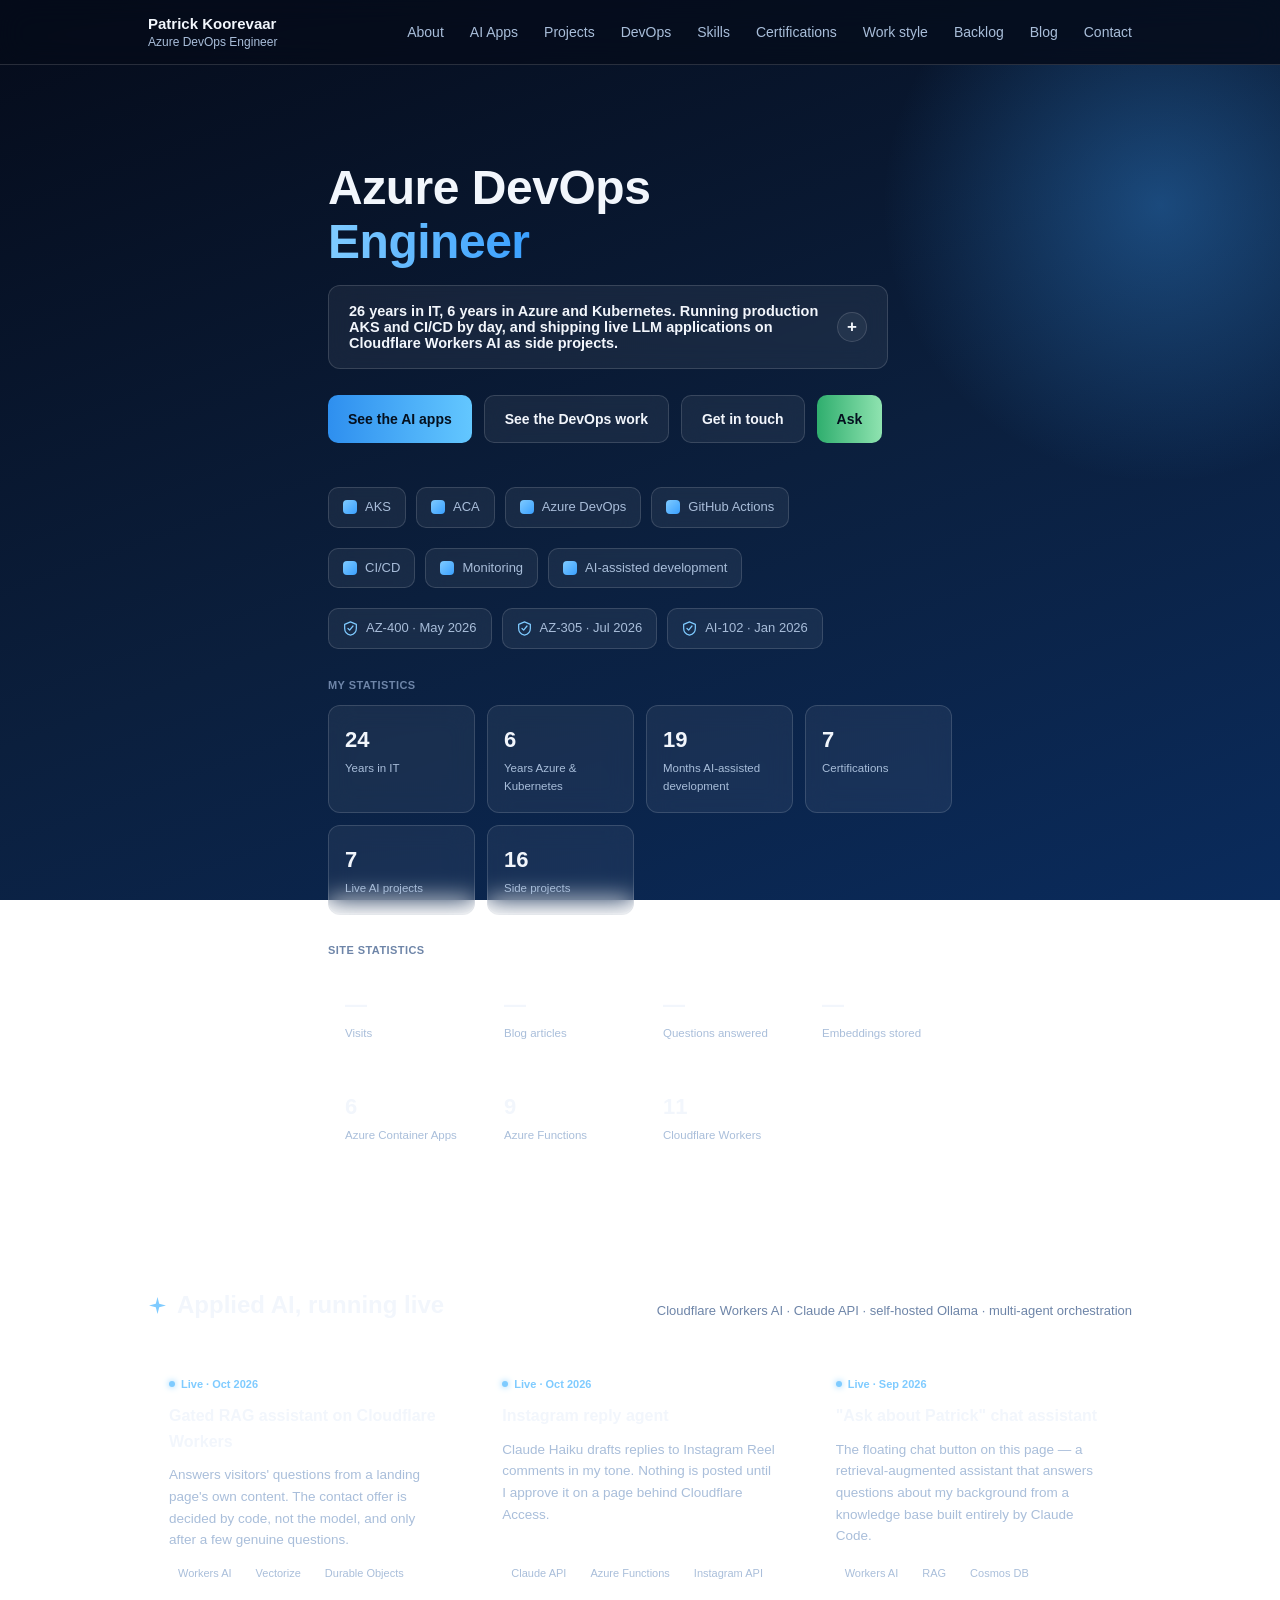
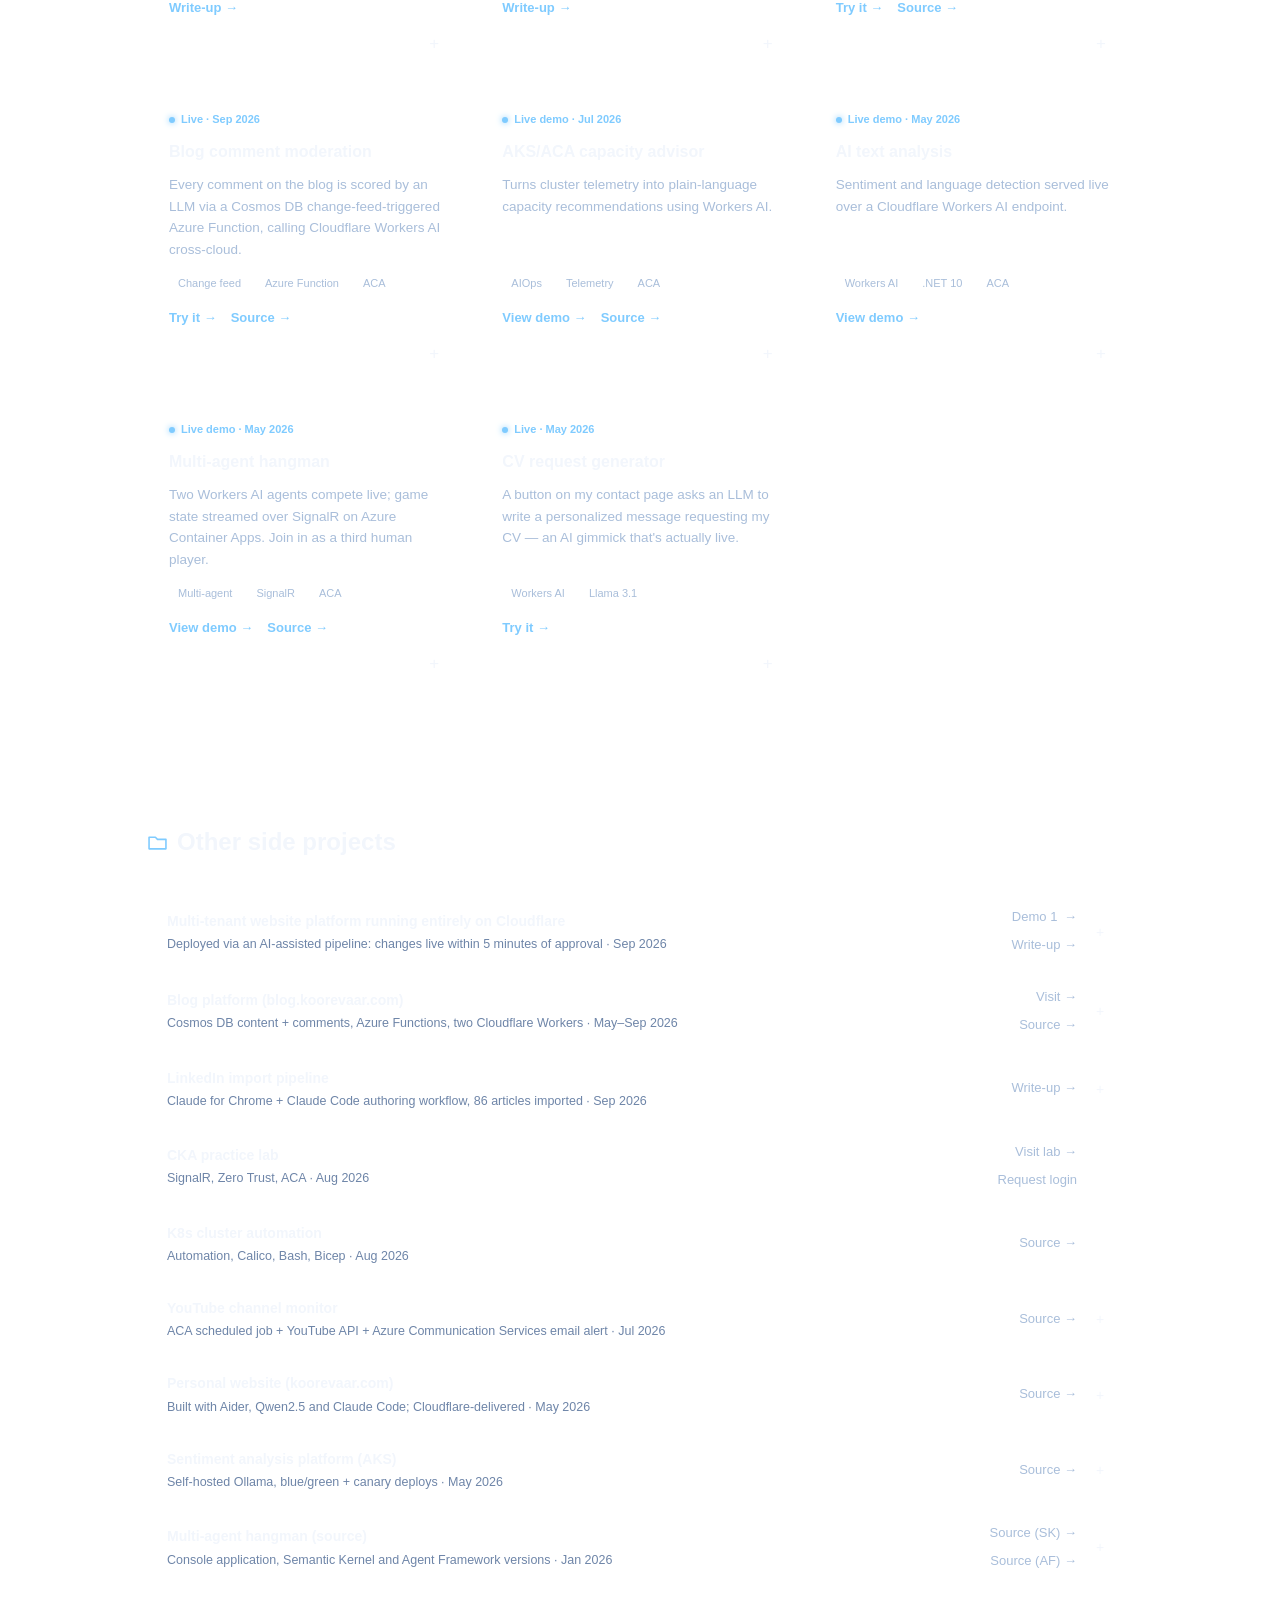
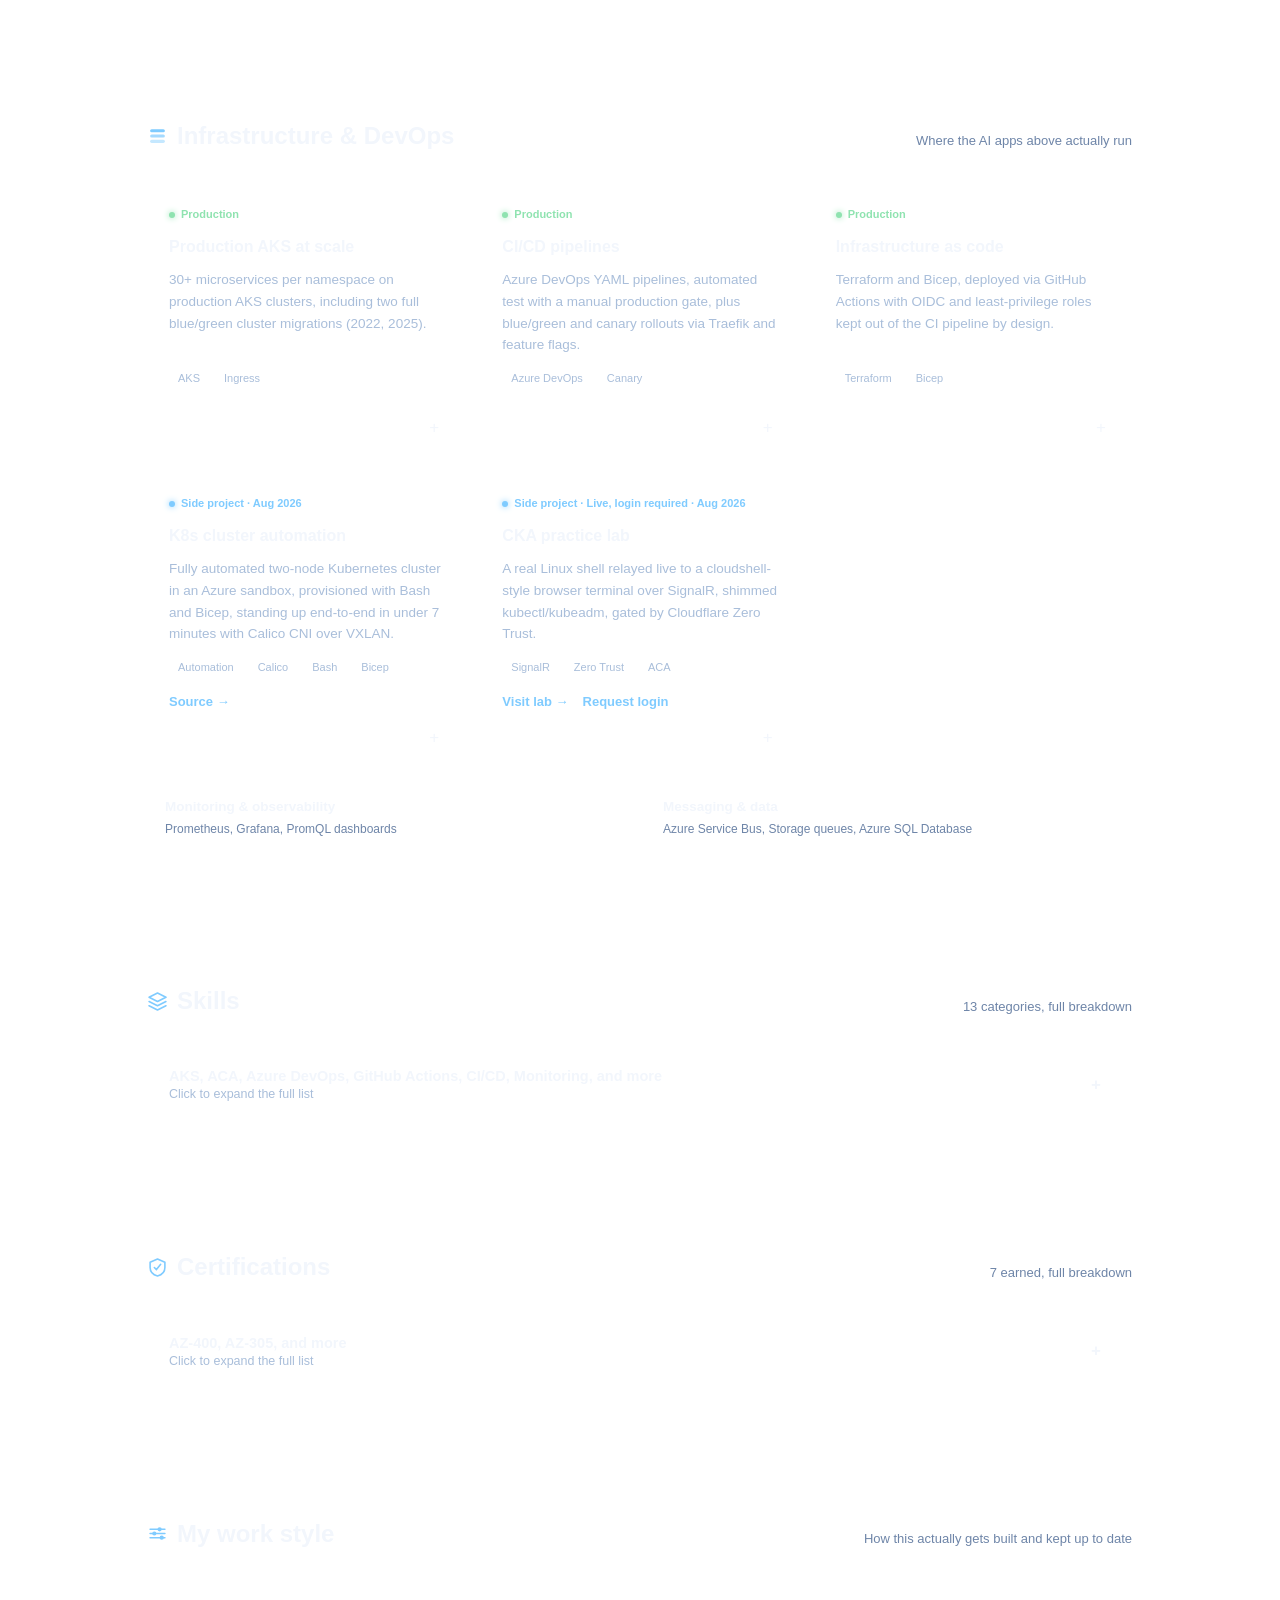
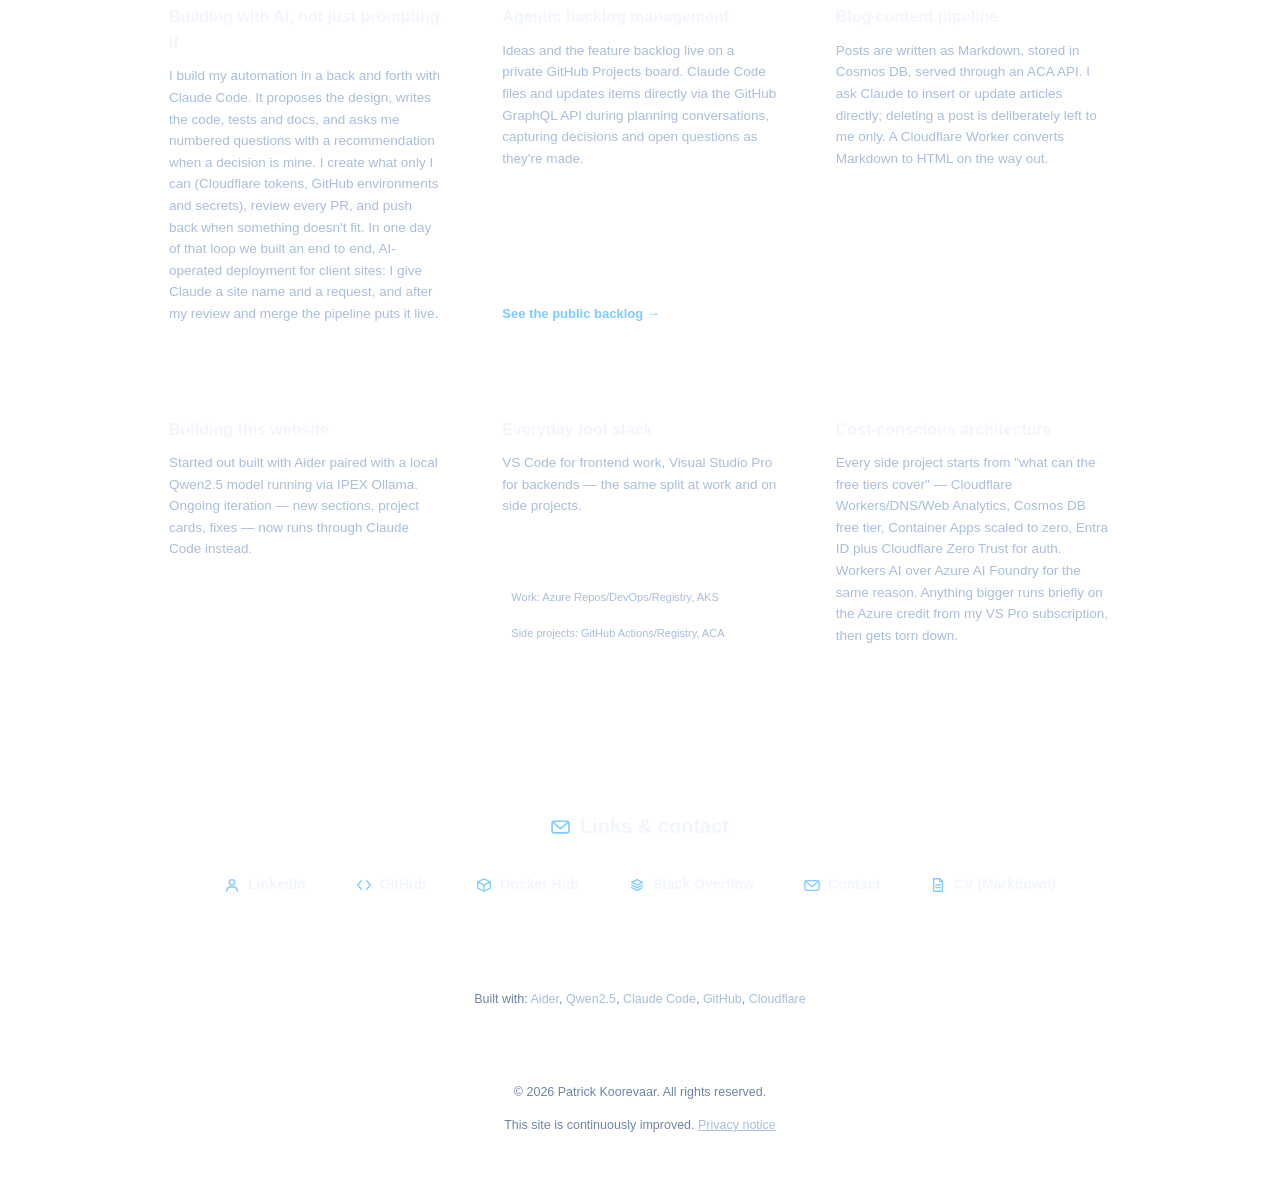
==== public/index.html @ 9d115d60 "feat(home): Azure Functions count 10 -> 12 ArticleListTimerSyncFunction (BlogServiceApi #102) and Vi" ====
<!DOCTYPE html>
<html lang="en">
<head>
  <meta charset="UTF-8">
  <meta name="viewport" content="width=device-width, initial-scale=1.0">
  <meta name="theme-color" content="#050B1A">
  <link rel="manifest" href="manifest.json">

  <title>Patrick Koorevaar - Azure DevOps Engineer</title>
  <meta name="description" content="Senior Azure DevOps Engineer with 26 years IT experience. Live AI applications on Cloudflare Workers AI alongside production AKS, CI/CD and Terraform. AZ-400, AZ-305, AI-102 certified.">
  <meta name="keywords" content="Azure, DevOps Engineer, AKS, Kubernetes, CI/CD, Cloudflare Workers AI, Terraform, Container Apps">
  <meta name="robots" content="index, follow">

  <link rel="canonical" href="https://www.koorevaar.com/">
  <link rel="alternate" type="text/markdown" href="https://blog.koorevaar.com/about.md" title="About Patrick (Markdown)">
  <link rel="alternate" type="application/rss+xml" href="https://blog.koorevaar.com/feed.xml" title="koorevaar.com Blog">

  <!-- Open Graph  -->
  <meta property="og:title" content="Patrick Koorevaar - Azure DevOps Engineer">
  <meta property="og:description" content="Live AI applications alongside production Azure Kubernetes Service, DevOps automation, and CI/CD pipelines.">
  <meta property="og:type" content="website">
  <meta property="og:url" content="https://www.koorevaar.com/">
  <meta property="og:image" content="https://www.koorevaar.com/og-image.jpg">

  <!-- Twitter / X -->
  <meta name="twitter:card" content="summary_large_image">
  <meta name="twitter:title" content="Patrick Koorevaar - Azure DevOps Engineer">
  <meta name="twitter:description" content="Live AI applications alongside production Azure Kubernetes Service, DevOps automation, and CI/CD pipelines.">
  <meta name="twitter:image" content="https://www.koorevaar.com/og-image.jpg">

  <link rel="icon" type="image/svg+xml" href="favicon.svg">
  <!-- The chat avatar's "rest" still is the mobile LCP element, but
       assistant-widget.js only adds it late; preload it so it isn't
       discovered after every deferred script has run. -->
  <link rel="preload" as="image" href="/assistant-avatar-rest.webp" fetchpriority="high">

  <!-- Cloudflare Turnstile (invisible mode, no visible challenge), loaded on
       demand rather than with the page: its challenge downloads ~900 KB and
       competed with the page's own scripts and LCP image. loadTurnstile()
       injects api.js once and resolves with window.turnstile.
       human-counter.js calls it on the visitor's first interaction,
       assistant-widget.js when the chat is opened or a question is sent. -->
  <script>
    window.loadTurnstile = function () {
      if (!window.__turnstileLoading) {
        window.__turnstileLoading = new Promise(function (resolve, reject) {
          window.onTurnstileLoad = function () { resolve(window.turnstile); };
          var s = document.createElement('script');
          s.src = 'https://challenges.cloudflare.com/turnstile/v0/api.js?onload=onTurnstileLoad&render=explicit';
          s.async = true;
          s.onerror = function (e) {
            window.__turnstileLoading = null; // allow a retry later
            reject(e);
          };
          document.head.appendChild(s);
        });
      }
      return window.__turnstileLoading;
    };
  </script>

  <script type="application/ld+json">
  {
    "@context": "https://schema.org",
    "@type": "Person",
    "name": "Patrick Koorevaar",
    "jobTitle": "Senior Azure DevOps Engineer",
    "description": "Specialized in Azure Container Apps, AKS, CI/CD pipelines, Terraform, modern cloud architectures, and applied AI with Cloudflare Workers AI.",
    "worksFor": {
      "@type": "Organization",
      "name": "Q-Vend B.V."
    },
    "url": "https://www.koorevaar.com/",
    "sameAs": [
      "https://www.linkedin.com/in/patrickkoorevaar",
      "https://github.com/P47K0",
      "https://hub.docker.com/repositories/p47r1ck75"
    ],
    "knowsAbout": ["Azure", "AKS", "Kubernetes", "DevOps", "CI/CD", "Cloudflare Workers AI", "Terraform", "Container Apps"]
  }
  </script>

<style>
  /* Self-hosted Sora and Inter (variable fonts, SIL OFL, see /fonts/OFL-*.txt),
     latin + latin-ext subsets as served by Google Fonts. Inline so the
     browser finds them without a render-blocking stylesheet request. */
  @font-face{font-family:'Sora';font-style:normal;font-weight:400 800;font-display:swap;src:url(/fonts/sora-v17-latin-ext.woff2) format('woff2');unicode-range:U+0100-02BA, U+02BD-02C5, U+02C7-02CC, U+02CE-02D7, U+02DD-02FF, U+0304, U+0308, U+0329, U+1D00-1DBF, U+1E00-1E9F, U+1EF2-1EFF, U+2020, U+20A0-20AB, U+20AD-20C0, U+2113, U+2C60-2C7F, U+A720-A7FF;}
  @font-face{font-family:'Sora';font-style:normal;font-weight:400 800;font-display:swap;src:url(/fonts/sora-v17-latin.woff2) format('woff2');unicode-range:U+0000-00FF, U+0131, U+0152-0153, U+02BB-02BC, U+02C6, U+02DA, U+02DC, U+0304, U+0308, U+0329, U+2000-206F, U+20AC, U+2122, U+2191, U+2193, U+2212, U+2215, U+FEFF, U+FFFD;}
  @font-face{font-family:'Inter';font-style:normal;font-weight:400 600;font-display:swap;src:url(/fonts/inter-v20-latin-ext.woff2) format('woff2');unicode-range:U+0100-02BA, U+02BD-02C5, U+02C7-02CC, U+02CE-02D7, U+02DD-02FF, U+0304, U+0308, U+0329, U+1D00-1DBF, U+1E00-1E9F, U+1EF2-1EFF, U+2020, U+20A0-20AB, U+20AD-20C0, U+2113, U+2C60-2C7F, U+A720-A7FF;}
  @font-face{font-family:'Inter';font-style:normal;font-weight:400 600;font-display:swap;src:url(/fonts/inter-v20-latin.woff2) format('woff2');unicode-range:U+0000-00FF, U+0131, U+0152-0153, U+02BB-02BC, U+02C6, U+02DA, U+02DC, U+0304, U+0308, U+0329, U+2000-206F, U+20AC, U+2122, U+2191, U+2193, U+2212, U+2215, U+FEFF, U+FFFD;}
  :root{
    --bg-1:#050B1A; --bg-2:#0B1F3D; --bg-3:#0A2B5C;
    --glass:rgba(255,255,255,0.06); --glass-strong:rgba(255,255,255,0.10);
    --border:rgba(255,255,255,0.14); --border-strong:rgba(255,255,255,0.24);
    --text:#F2F6FC; --text-dim:#A9BEDA; --text-faint:#6E85A8;
    --azure:#3AA0FF; --azure-light:#7FCBFF;
  }
  *{box-sizing:border-box;}
  html{scroll-behavior:smooth;}
  body{margin:0;background:linear-gradient(160deg,var(--bg-1) 0%,var(--bg-2) 55%,var(--bg-3) 100%);background-attachment:fixed;color:var(--text);font-family:'Inter',sans-serif;line-height:1.6;}
  h1,h2,h3,.display{font-family:'Sora',sans-serif;}
  .wrap{max-width:1040px;margin:0 auto;padding:0 28px;}
  a{color:inherit;}
  img{max-width:100%;}

  nav{position:sticky;top:0;z-index:50;background:rgba(5,11,26,0.65);backdrop-filter:blur(14px);border-bottom:1px solid var(--border);}
  nav .wrap{display:flex;align-items:center;justify-content:space-between;height:64px;}
  .brand{font-weight:700;font-size:15px;text-decoration:none;line-height:1.35;}
  .brand span{display:block;color:var(--text-dim);font-weight:400;font-size:12px;}
  .navlinks{display:flex;gap:26px;font-size:14px;color:var(--text-dim);}
  .navlinks a{text-decoration:none;}
  .navlinks a:hover{color:var(--text);}
  .navtoggle{display:none;background:none;border:1px solid var(--border);border-radius:8px;color:var(--text);width:38px;height:38px;font-size:16px;align-items:center;justify-content:center;flex:none;cursor:pointer;}
  .navtoggle svg{width:18px;height:18px;display:block;}
  .navtoggle .icon-close{display:none;}
  .navtoggle.open .icon-menu{display:none;}
  .navtoggle.open .icon-close{display:block;}

  .hero{padding:96px 0 60px;position:relative;overflow:hidden;}
  .glow{position:absolute;top:-140px;right:-160px;width:560px;height:560px;border-radius:50%;
    background:radial-gradient(circle,rgba(58,160,255,0.35) 0%,rgba(58,160,255,0) 70%);pointer-events:none;}
  .hero-inner{position:relative;max-width:680px;}
  .hero h1{font-size:48px;line-height:1.12;font-weight:800;margin:0 0 8px;letter-spacing:-0.01em;}
  .hero h1 .g{background:linear-gradient(90deg,var(--azure-light),var(--azure));-webkit-background-clip:text;background-clip:text;color:transparent;}
  .hero .tag{font-size:16px;color:var(--text-dim);margin:0;}
  .about-summary{margin:16px 0 26px;max-width:560px;font-weight:400;font-size:16px;color:var(--text-dim);}
  .hero-ctas{display:flex;gap:12px;flex-wrap:wrap;}
  .btn{display:inline-flex;align-items:center;gap:8px;padding:12px 20px;border-radius:10px;font-size:14px;font-weight:600;text-decoration:none;border:1px solid var(--border);cursor:pointer;}
  .btn-primary{background:linear-gradient(90deg,#2E8FEF,#63C7FF);color:#04101F;border:none;}
  .btn-ghost{background:var(--glass);backdrop-filter:blur(10px);color:var(--text);}
  .btn-ghost:hover{border-color:var(--border-strong);}
  .btn-ask{background:linear-gradient(90deg,#2FAE6E,#8FE3B0);color:#04101F;border:none;
    animation:btn-ask-shake 20s ease-in-out infinite;}
  .btn-ask:hover{filter:brightness(1.08);}
  @keyframes btn-ask-shake{
    0%,98.5%,100%{transform:translateX(0);}
    98.75%{transform:translateX(-3px);}
    99%{transform:translateX(3px);}
    99.25%{transform:translateX(-3px);}
    99.5%{transform:translateX(3px);}
    99.75%{transform:translateX(-1px);}
  }
  @media (prefers-reduced-motion: reduce){.btn-ask{animation:none;}}

  .badges{display:flex;flex-wrap:wrap;gap:10px;margin-top:44px;}
  .badge{display:flex;align-items:center;gap:8px;background:var(--glass);backdrop-filter:blur(10px);border:1px solid var(--border);border-radius:10px;padding:9px 14px;font-size:13px;color:var(--text-dim);text-decoration:none;}
  .badge .ic{width:14px;height:14px;border-radius:4px;background:linear-gradient(135deg,var(--azure-light),var(--azure));flex:none;}
  .badge .cert-ic{width:15px;height:15px;flex:none;color:var(--azure-light);display:inline-flex;}
  .badge .cert-ic svg{width:100%;height:100%;display:block;}

  .stat-block{margin-top:28px;}
  .stat-block:first-of-type{margin-top:44px;}
  .stat-group-label{font-size:11px;font-weight:700;letter-spacing:0.04em;text-transform:uppercase;color:var(--text-faint);margin:0 0 10px;}
  .stat-row{display:grid;grid-template-columns:repeat(auto-fit,minmax(120px,1fr));gap:12px;}
  @media(min-width:821px){ .stat-row-about{grid-template-columns:repeat(4,1fr);} }
  .stat-card{background:var(--glass);backdrop-filter:blur(12px);border:1px solid var(--border);border-radius:12px;padding:16px;text-decoration:none;color:var(--text);}
  .stat-card .n{font-size:22px;font-weight:800;font-family:'Sora',sans-serif;}
  .stat-card .l{font-size:11.5px;color:var(--text-dim);margin-top:2px;}

  .mv-article{display:none;margin-top:12px;background:var(--glass);backdrop-filter:blur(12px);border:1px solid var(--border);border-radius:12px;padding:16px 18px;text-decoration:none;color:var(--text);}
  .mv-article .mv-thumb{display:block;width:100%;height:auto;aspect-ratio:1200/630;object-fit:cover;border-radius:8px;border:1px solid var(--border);margin-top:8px;}
  .mv-article .mv-thumb[hidden]{display:none;}
  .mv-article .mv-body{min-width:0;}
  .mv-article:hover{border-color:var(--border-strong);}
  .mv-article .mv-label{font-size:11px;font-weight:700;letter-spacing:0.02em;text-transform:uppercase;color:var(--azure-light);}
  .mv-article .mv-title{font-size:14.5px;font-weight:700;font-family:'Sora',sans-serif;margin-top:4px;}
  .mv-article .mv-summary{font-size:12.5px;color:var(--text-dim);margin-top:4px;}

  .recent-answers{display:none;margin-top:12px;background:var(--glass);backdrop-filter:blur(12px);border:1px solid var(--border);border-radius:12px;padding:16px 18px;}
  .recent-answers .ra-label{font-size:11px;font-weight:700;letter-spacing:0.02em;text-transform:uppercase;color:var(--azure-light);margin-bottom:10px;}
  .recent-answers .ra-list{list-style:none;margin:0;padding:0;display:flex;flex-direction:column;gap:9px;}
  .recent-answers .ra-list li{font-size:13px;line-height:1.5;color:var(--text-dim);padding-left:14px;position:relative;}
  .recent-answers .ra-list li::before{content:"";position:absolute;left:0;top:7px;width:5px;height:5px;border-radius:50%;background:var(--azure-light);}

  .section{padding:64px 0;border-top:1px solid var(--border);}
  .section-head{display:flex;align-items:baseline;justify-content:space-between;margin-bottom:30px;flex-wrap:wrap;gap:8px;}
  .section-head h2{font-size:24px;font-weight:700;margin:0;}
  .section-head .note{font-size:13px;color:var(--text-faint);}

  .grid3{display:grid;grid-template-columns:repeat(3,1fr);gap:16px;}
  .grid2{display:grid;grid-template-columns:repeat(2,1fr);gap:16px;}
  .app-card{position:relative;background:var(--glass);backdrop-filter:blur(14px);border:1px solid var(--border);border-radius:14px;padding:20px;padding-bottom:54px;display:flex;flex-direction:column;gap:10px;}
  .app-card:hover{border-color:var(--border-strong);}
  .status-badge{display:inline-flex;align-items:center;gap:6px;font-size:11px;font-weight:600;}
  .status-badge.live{color:var(--azure-light);}
  .status-badge.prod{color:#8FE3B0;}
  .status-badge.source{color:var(--text-faint);}
  .dot{width:6px;height:6px;border-radius:50%;background:currentColor;box-shadow:0 0 6px currentColor;}
  .app-card h3{font-size:16px;margin:0;font-weight:700;}
  .app-card p{font-size:13.5px;color:var(--text-dim);margin:0;flex:1;}
  .app-tags{display:flex;flex-wrap:wrap;gap:6px;}
  .tag{font-size:11px;padding:3px 8px;border-radius:6px;background:rgba(255,255,255,0.05);color:var(--text-dim);border:1px solid var(--border);}
  .app-links{display:flex;gap:14px;margin-top:2px;}
  .app-link{font-size:13px;color:var(--azure-light);text-decoration:none;font-weight:600;}

  .more-row{display:grid;grid-template-columns:repeat(2,1fr);gap:12px;margin-top:14px;}
  .more-row .row{display:flex;justify-content:space-between;align-items:center;background:var(--glass);backdrop-filter:blur(10px);border:1px solid var(--border);border-radius:10px;padding:13px 16px;gap:10px;}
  .more-row .row .t{font-size:13.5px;font-weight:600;}
  .more-row .row .d{font-size:12px;color:var(--text-faint);margin-top:2px;}
  .pill{font-size:11px;padding:3px 8px;border-radius:20px;border:1px solid var(--border-strong);color:var(--text-dim);white-space:nowrap;flex:none;}

  #about-section p{font-size:14.5px;color:var(--text-dim);margin:0 0 14px;}
  #about-section a{color:var(--azure-light);}
  .chips{display:flex;flex-wrap:wrap;gap:8px;}
  .chip-group{margin-bottom:18px;}
  .chip-group .label{font-size:11px;color:var(--text-faint);margin-bottom:8px;}
  .chip{font-size:12.5px;padding:6px 11px;border-radius:8px;background:var(--glass);backdrop-filter:blur(10px);border:1px solid var(--border);color:var(--text);}

  .certs{display:flex;flex-wrap:wrap;gap:10px;}
  .cert{display:flex;align-items:center;gap:8px;font-size:13px;padding:9px 15px;border-radius:10px;background:var(--glass);backdrop-filter:blur(10px);border:1px solid var(--border);}
  .cert .ic{width:14px;height:14px;border-radius:4px;background:linear-gradient(135deg,var(--azure-light),var(--azure));flex:none;}
  .cert b{color:var(--azure-light);}

  .more-projects{border:1px solid var(--border);border-radius:14px;overflow:hidden;background:var(--glass);backdrop-filter:blur(10px);}
  .mp-item{border-bottom:1px solid var(--border);}
  .mp-item:last-child{border-bottom:none;}
  .mp-row{display:flex;flex-wrap:wrap;justify-content:space-between;align-items:center;padding:15px 18px;font-size:14px;gap:8px 12px;}
  .mp-row .t{font-weight:600;}
  .mp-row .d{color:var(--text-faint);font-size:12.5px;margin-top:2px;}
  .mp-row a{font-size:13px;color:var(--text-dim);text-decoration:none;flex:none;}
  .mp-row a:hover{color:var(--azure-light);}
  .mp-actions{display:flex;align-items:center;gap:10px;flex:none;margin-left:auto;}
  .mp-links{display:flex;flex-direction:column;align-items:flex-end;gap:7px;}
  .mp-row .detail-btn{position:static;width:26px;height:26px;font-size:14px;}
  .detail-btn-spacer{display:inline-block;width:26px;height:26px;flex:none;visibility:hidden;}
  .mp-item .card-detail{padding:12px 18px 16px;margin-top:0;}

  .backlog-list{display:grid;grid-template-columns:repeat(3,1fr);gap:12px;margin-top:8px;}
  .d-none{display:none;}
  .backlog-list .card{background:var(--glass);backdrop-filter:blur(10px);border:1px solid var(--border);border-radius:12px;height:100%;}
  .backlog-list .card-body{padding:16px 18px;}
  .backlog-list .card-title{font-size:14.5px;font-weight:700;margin:0 0 8px;font-family:'Sora',sans-serif;}
  .backlog-list .badge{display:inline-block;font-size:11px;padding:3px 9px;border-radius:20px;margin:0 6px 6px 0;border:1px solid var(--border);color:var(--text-dim);background:rgba(255,255,255,0.05);}
  .backlog-list .badge-success{color:#8FE3B0;border-color:rgba(143,227,176,0.35);}
  .backlog-list .badge-primary{color:var(--azure-light);border-color:rgba(127,203,255,0.35);}
  .backlog-list .badge-danger{color:#FF8F8F;border-color:rgba(255,143,143,0.35);}
  .backlog-list .badge-info{color:#B7A6FF;border-color:rgba(183,166,255,0.35);}
  .backlog-list .badge-secondary{color:var(--text-dim);}
  .backlog-list .card-text{font-size:12px;color:var(--text-faint);margin:6px 0 0;}
  .backlog-list .mb-0{margin-bottom:0;}
  .backlog-item{background:var(--glass);backdrop-filter:blur(10px);border:1px solid var(--border);border-radius:10px;padding:14px 16px;font-size:13.5px;}
  #backlog-empty{color:var(--text-faint);font-size:13.5px;}

  footer.links-section{padding:44px 0;border-top:1px solid var(--border);text-align:center;}
  footer.links-section h2{font-size:20px;font-weight:700;margin:0 0 20px;}
  .social-links{display:flex;justify-content:center;gap:12px;flex-wrap:wrap;}
  .social-links a{display:inline-flex;align-items:center;gap:8px;background:var(--glass);backdrop-filter:blur(10px);border:1px solid var(--border);border-radius:10px;padding:10px 18px;text-decoration:none;font-size:14px;font-weight:600;}
  .social-links a:hover{border-color:var(--border-strong);}
  .social-ic{display:inline-flex;flex:none;width:16px;height:16px;color:var(--azure-light);}
  .social-ic svg{width:100%;height:100%;display:block;}

  .built-with{text-align:center;font-size:12.5px;color:var(--text-faint);padding:26px 0;}
  .built-with a{color:var(--text-dim);text-decoration:none;}

  .site-footer{padding:22px 0 44px;text-align:center;font-size:12.5px;color:var(--text-faint);}
  .site-footer a{color:var(--text-dim);}

  /* modal */
  .modal-overlay{position:fixed;inset:0;background:rgba(3,7,16,0.7);backdrop-filter:blur(4px);display:none;align-items:center;justify-content:center;z-index:100;padding:20px;}
  .modal-overlay.open{display:flex;}
  .modal-box{background:#0B1730;border:1px solid var(--border-strong);border-radius:14px;padding:26px;max-width:420px;width:100%;}
  .modal-box h3{margin:0 0 6px;font-size:17px;}
  .modal-box p{font-size:13.5px;color:var(--text-dim);margin:0 0 16px;}
  .modal-box input[type="email"]{width:100%;padding:11px 12px;border-radius:8px;border:1px solid var(--border);background:rgba(255,255,255,0.04);color:var(--text);font-size:14px;margin-bottom:14px;}
  .modal-actions{display:flex;justify-content:flex-end;gap:10px;}
  .modal-actions button{border-radius:8px;padding:10px 16px;font-size:13.5px;font-weight:600;cursor:pointer;border:1px solid var(--border);background:var(--glass);color:var(--text);}
  .modal-actions button.primary{background:linear-gradient(90deg,#2E8FEF,#63C7FF);color:#04101F;border:none;}
  #lab-access-status{font-size:13px;margin-top:6px;color:var(--text-dim);}
  .mt-3{margin-top:0.75rem;}
  .text-success{color:#8FE3B0;}
  .text-danger{color:#FF8F8F;}

  /* project details: inline expand, same on every viewport */
  .detail-btn{position:absolute;right:14px;bottom:14px;width:32px;height:32px;border-radius:50%;background:var(--glass);border:1px solid var(--border);color:var(--text);cursor:pointer;display:flex;align-items:center;justify-content:center;font-size:17px;line-height:1;padding:0;}
  .detail-btn:hover{border-color:var(--border-strong);color:var(--azure-light);}
  .detail-btn .chevron{display:inline-block;transition:transform .2s ease;}
  .detail-btn.open .chevron{transform:rotate(45deg);}

  .card-detail{display:none;margin-top:4px;padding-top:12px;border-top:1px solid var(--border);}
  .card-detail.open{display:block;}
  .card-detail p{font-size:13px;color:var(--text-dim);margin:0 0 10px;}
  .card-detail ul{margin:0 0 10px;padding-left:16px;}
  .card-detail li{font-size:12.5px;color:var(--text-dim);margin-bottom:6px;}
  .card-detail a{color:var(--azure-light);text-decoration:none;font-size:12.5px;font-weight:600;}

  .section-head h2{display:flex;align-items:center;gap:10px;}
  .sec-ic{display:inline-flex;flex:none;width:19px;height:19px;color:var(--azure-light);}
  .sec-ic svg{width:100%;height:100%;display:block;}

  .skills-summary{width:100%;display:flex;align-items:center;justify-content:space-between;gap:16px;background:var(--glass);backdrop-filter:blur(12px);border:1px solid var(--border);border-radius:12px;padding:17px 20px;color:var(--text);font-size:14.5px;font-weight:600;cursor:pointer;text-align:left;font-family:inherit;}
  .skills-summary:hover{border-color:var(--border-strong);}
  .skills-summary .sub{display:block;font-size:12.5px;font-weight:400;color:var(--text-dim);margin-top:3px;}
  .skills-summary .chevron-wrap{width:30px;height:30px;border-radius:50%;background:rgba(255,255,255,0.05);border:1px solid var(--border);display:flex;align-items:center;justify-content:center;flex:none;}
  .skills-summary .chevron-wrap .chevron{transition:transform .2s ease;display:inline-block;font-size:17px;}
  .skills-summary.open .chevron-wrap .chevron{transform:rotate(45deg);}
  .skills-detail{display:none;margin-top:16px;margin-bottom:8px;padding:20px;background:var(--glass);backdrop-filter:blur(10px);border:1px solid var(--border);border-radius:12px;}
  .skills-detail.open{display:block;}
  .skills-detail .chip-group{margin-bottom:16px;}
  .skills-detail .chip-group:last-child{margin-bottom:0;}

  @media(max-width:820px){
    .wrap{padding:0 18px;}
    .grid3,.grid2,.more-row,.backlog-list{grid-template-columns:1fr;}
    .stat-row{grid-template-columns:repeat(2,1fr);}
    .hero h1{font-size:32px;}
    .navtoggle{display:flex;}
    .navlinks{display:none;}
    .navlinks.open{display:flex;flex-direction:column;align-items:flex-start;gap:4px;position:absolute;top:64px;left:0;right:0;background:rgba(5,11,26,0.97);backdrop-filter:blur(14px);border-bottom:1px solid var(--border);padding:12px 18px 18px;}
    .navlinks.open a{padding:10px 0;width:100%;}
  }
</style>
</head>
<body>

<nav>
  <div class="wrap">
    <a class="brand" href="#">Patrick Koorevaar<span>Azure DevOps Engineer</span></a>
    <button class="navtoggle" id="nav-toggle" aria-label="Toggle menu" aria-expanded="false" aria-controls="navlinks" onclick="toggleNav()">
      <svg class="icon-menu" viewBox="0 0 18 18" fill="none" stroke="currentColor" stroke-width="1.5" stroke-linecap="round"><line x1="2" y1="5" x2="16" y2="5"/><line x1="2" y1="9" x2="16" y2="9"/><line x1="2" y1="13" x2="16" y2="13"/></svg>
      <svg class="icon-close" viewBox="0 0 18 18" fill="none" stroke="currentColor" stroke-width="1.5" stroke-linecap="round"><line x1="4" y1="4" x2="14" y2="14"/><line x1="14" y1="4" x2="4" y2="14"/></svg>
    </button>
    <div class="navlinks" id="navlinks">
      <a href="#about-section" onclick="closeNav()">About</a>
      <a href="#ai-section" onclick="closeNav()">AI Apps</a>
      <a href="#side-projects-section" onclick="closeNav()">Projects</a>
      <a href="#devops-section" onclick="closeNav()">DevOps</a>
      <a href="#skills-section" onclick="closeNav()">Skills</a>
      <a href="#certifications-section" onclick="closeNav()">Certifications</a>
      <a href="#work-style-section" onclick="closeNav()">Work style</a>
      <a href="#backlog-section" onclick="closeNav()">Backlog</a>
      <a href="https://blog.koorevaar.com/" target="_blank" rel="noopener noreferrer" onclick="closeNav()">Blog</a>
      <a href="#contact-section" onclick="closeNav()">Contact</a>
    </div>
  </div>
</nav>

<main>
<section class="hero">
  <div class="glow"></div>
  <div class="wrap hero-inner">
    <h1>Azure DevOps<br><span class="g">Engineer</span></h1>
    <button class="skills-summary about-summary" id="about-toggle" onclick="toggleAbout()" aria-expanded="false" aria-controls="about-detail">
      <span><span id="years-it-inline">26</span> years in IT, <span id="years-azure-inline">5</span> years in Azure and Kubernetes. Running production AKS and CI/CD by day, and shipping live LLM applications on Cloudflare Workers AI as side projects.</span>
      <span class="chevron-wrap"><span class="chevron">+</span></span>
    </button>
    <div id="about-section" style="max-width:560px;" data-md-section data-md-title="About">
      <div class="skills-detail" id="about-detail">
        <p data-md-text>Patrick Koorevaar is a senior Azure DevOps Engineer focused on cloud-native infrastructure, DevOps automation, and container orchestration. At Q-Vend B.V. he leads end-to-end Azure infrastructure, automation, and scalable deployments across AKS, ACA, CI/CD, and production platforms. In his side projects, he has built a delivery pipeline in which AI agents do the routine work, with the guardrails in code and the final review his own. Currently studying for the CKA.</p>
        <p data-md-text>Before publishing full projects on GitHub, I spent years helping others on <a href="https://stackoverflow.com/users/1122629/patrick-koorevaar" target="_blank" rel="noopener noreferrer">Stack Overflow</a>: 59 questions answered, 1.4k reputation, mostly C#, Git, and Azure/Kubernetes scenarios.</p>
        <p data-md-text>Every side project starts from "what can the free tiers cover" — Cloudflare Workers AI, Cosmos DB free tier, Container Apps scaled to zero. VS Code for frontend, VS Pro for backends, same split at work and on side projects.</p>
        <p style="margin-bottom:0;">Full toolset and technologies in the <a href="#skills-section">Skills section</a> below.</p>
      </div>
    </div>
    <div class="hero-ctas">
      <a class="btn btn-primary" href="#ai-section">See the AI apps</a>
      <a class="btn btn-ghost" href="#devops-section">See the DevOps work</a>
      <a class="btn btn-ghost" href="#contact-section">Get in touch</a>
      <a class="btn btn-ask" href="#" onclick="document.querySelector('.aw-launcher').click();return false;">Ask</a>
    </div>
    <div class="badges">
      <span class="badge"><span class="ic"></span>AKS</span>
      <span class="badge"><span class="ic"></span>ACA</span>
      <span class="badge"><span class="ic"></span>Azure DevOps</span>
      <span class="badge"><span class="ic"></span>GitHub Actions</span>
      <div style="flex-basis:100%;"></div>
      <span class="badge"><span class="ic"></span>CI/CD</span>
      <span class="badge"><span class="ic"></span>Monitoring</span>
      <span class="badge"><span class="ic"></span>AI-assisted development</span>
      <div style="flex-basis:100%;"></div>
      <span class="badge"><span class="cert-ic"><svg viewBox="0 0 18 18" fill="none" stroke="currentColor" stroke-width="1.5" stroke-linecap="round" stroke-linejoin="round"><path d="M9 1 L16 4 V9 C16 13 13 16 9 17 C5 16 2 13 2 9 V4 Z"/><path d="M6 9 L8 11 L12 6"/></svg></span>AZ-400 · May 2026</span>
      <span class="badge"><span class="cert-ic"><svg viewBox="0 0 18 18" fill="none" stroke="currentColor" stroke-width="1.5" stroke-linecap="round" stroke-linejoin="round"><path d="M9 1 L16 4 V9 C16 13 13 16 9 17 C5 16 2 13 2 9 V4 Z"/><path d="M6 9 L8 11 L12 6"/></svg></span>AZ-305 · Jul 2026</span>
      <span class="badge"><span class="cert-ic"><svg viewBox="0 0 18 18" fill="none" stroke="currentColor" stroke-width="1.5" stroke-linecap="round" stroke-linejoin="round"><path d="M9 1 L16 4 V9 C16 13 13 16 9 17 C5 16 2 13 2 9 V4 Z"/><path d="M6 9 L8 11 L12 6"/></svg></span>AI-102 · Jan 2026</span>
    </div>
    <div class="stat-block" data-md-section data-md-title="Key facts">
      <div class="stat-group-label">My Statistics</div>
      <div class="stat-row stat-row-about">
        <div class="stat-card" data-md-stat data-md-label="In IT since" data-md-value="January 2000"><div class="n" id="years-it-count">—</div><div class="l">Years in IT</div></div>
        <a href="#devops-section" class="stat-card" data-md-stat data-md-label="Azure and Kubernetes since" data-md-value="November 2020"><div class="n" id="years-azure-count">—</div><div class="l">Years Azure &amp; Kubernetes</div></a>
        <div class="stat-card" data-md-stat data-md-label="AI-assisted development since" data-md-value="April 2025"><div class="n" id="ai-dev-months-count">—</div><div class="l">Months AI-assisted development</div></div>
        <a href="#certifications-section" class="stat-card" data-md-stat data-md-label="Certifications" data-md-value="7"><div class="n" id="certifications-count">—</div><div class="l">Certifications</div></a>
        <a href="#ai-section" class="stat-card" data-md-stat data-md-label="Live AI projects" data-md-value="8"><div class="n" id="applied-ai-count">—</div><div class="l">Live AI projects</div></a>
        <a href="#side-projects-section" class="stat-card" data-md-stat data-md-label="Side projects" data-md-value="17"><div class="n" id="side-project-count">—</div><div class="l">Side projects</div></a>
      </div>
    </div>
    <div class="stat-block" data-md-section data-md-title="Site statistics">
      <div class="stat-group-label">Site Statistics</div>
      <div class="stat-row">
        <div class="stat-card"><div class="n" id="site-visit-count">—</div><div class="l">Visits</div></div>
        <a href="https://blog.koorevaar.com/" target="_blank" rel="noopener noreferrer" class="stat-card"><div class="n" id="blog-article-count">—</div><div class="l">Blog articles</div></a>
        <a href="https://blog.koorevaar.com/feed.xml" target="_blank" rel="noopener noreferrer" class="stat-card" id="rss-subscribers-card" hidden><div class="n" id="rss-subscribers-count">—</div><div class="l">RSS subscribers</div></a>
        <a href="#ai-section" class="stat-card"><div class="n" id="ai-messages-count">—</div><div class="l">Questions answered</div></a>
        <a href="#ai-section" class="stat-card"><div class="n" id="embeddings-count">—</div><div class="l">Embeddings stored</div></a>
        <a href="#devops-section" class="stat-card" data-md-stat data-md-label="Azure Container Apps" data-md-value="8"><div class="n" id="aca-apps-count">—</div><div class="l">Azure Container Apps</div></a>
        <a href="#devops-section" class="stat-card" data-md-stat data-md-label="Azure Functions" data-md-value="12"><div class="n" id="azure-functions-count">—</div><div class="l">Azure Functions</div></a>
        <a href="#devops-section" class="stat-card" data-md-stat data-md-label="Cloudflare Workers" data-md-value="14"><div class="n" id="cloudflare-workers-count">—</div><div class="l">Cloudflare Workers</div></a>
      </div>
    </div>
    <div id="recent-answers" class="recent-answers">
      <div class="ra-label">Recently answered by the AI assistant</div>
      <ul class="ra-list" id="recent-answers-list"></ul>
    </div>
    <a id="most-viewed-article" class="mv-article" href="https://blog.koorevaar.com/" target="_blank" rel="noopener noreferrer">
      <div class="mv-body">
        <div class="mv-label">Most-read article</div>
        <img class="mv-thumb" id="mv-article-thumb" alt="" width="1200" height="630" loading="lazy" hidden>
        <div class="mv-title" id="mv-article-title"></div>
        <div class="mv-summary" id="mv-article-summary"></div>
      </div>
    </a>
  </div>
</section>

<!-- Applied AI -->
<section class="section" id="ai-section" data-md-section data-kw="kunstmatige intelligentie assistent chatbot llm agent agents toepassingen apps" data-md-title="Applied AI, running live">
  <div class="wrap">
    <div class="section-head">
      <h2><span class="sec-ic"><svg viewBox="0 0 18 18"><path fill="currentColor" d="M9 1 L10.6 7.4 L17 9 L10.6 10.6 L9 17 L7.4 10.6 L1 9 L7.4 7.4 Z"/></svg></span>Applied AI, running live</h2>
      <div class="note" data-md-text>Cloudflare Workers AI · Claude API · self-hosted Ollama · multi-agent orchestration</div>
    </div>
    <div class="grid3">
      <div class="app-card" data-project data-md-item>
        <span class="status-badge live" data-md-meta><span class="dot"></span>Live · Oct 2026</span>
        <h3 data-md-title>Gated RAG assistant on Cloudflare Workers</h3>
        <p data-md-text>Answers visitors&#39; questions from a landing page&#39;s own content. The contact offer is decided by code, not the model, and only after a few genuine questions.</p>
        <div class="app-tags"><span class="tag" data-md-tag>Workers AI</span><span class="tag" data-md-tag>Vectorize</span><span class="tag" data-md-tag>Durable Objects</span></div>
        <div class="app-links">
          <a class="app-link" data-md-link href="https://blog.koorevaar.com/articles/gated-rag-assistant-on-cloudflare-workers" target="_blank" rel="noopener noreferrer">Write-up →</a>
          <button class="detail-btn" aria-label="Show details" onclick="toggleDetail('gated-assistant', this.closest('.app-card'))"><span class="chevron">+</span></button>
        </div>
      </div>
      <div class="app-card" data-project data-md-item>
        <span class="status-badge live" data-md-meta><span class="dot"></span>Live · Oct 2026</span>
        <h3 data-md-title>Instagram reply agent</h3>
        <p data-md-text>Claude Haiku drafts replies to Instagram Reel comments in my tone. Nothing is posted until I approve it on a page behind Cloudflare Access.</p>
        <div class="app-tags"><span class="tag" data-md-tag>Claude API</span><span class="tag" data-md-tag>Azure Functions</span><span class="tag" data-md-tag>Instagram API</span></div>
        <div class="app-links">
          <a class="app-link" data-md-link href="https://blog.koorevaar.com/articles/instagram-reply-agent-the-setup-was-the-hard-part" target="_blank" rel="noopener noreferrer">Write-up →</a>
          <button class="detail-btn" aria-label="Show details" onclick="toggleDetail('reply-agent', this.closest('.app-card'))"><span class="chevron">+</span></button>
        </div>
      </div>
      <div class="app-card" data-project data-md-item>
        <span class="status-badge live" data-md-meta><span class="dot"></span>Live · Sep 2026</span>
        <h3 data-md-title>"Ask about Patrick" chat assistant</h3>
        <p data-md-text>The floating chat button on this page — a retrieval-augmented assistant that answers questions about my background from a knowledge base built entirely by Claude Code.</p>
        <div class="app-tags"><span class="tag" data-md-tag>Workers AI</span><span class="tag" data-md-tag>RAG</span><span class="tag" data-md-tag>Cosmos DB</span></div>
        <div class="app-links">
          <a class="app-link" href="#" onclick="document.querySelector('.aw-launcher').click();return false;">Try it →</a>
          <a class="app-link" data-md-link href="https://github.com/P47K0/Pat.Aca.BlogServiceApi" target="_blank" rel="noopener noreferrer">Source →</a>
          <button class="detail-btn" aria-label="Show details" onclick="toggleDetail('ai-assistant', this.closest('.app-card'))"><span class="chevron">+</span></button>
        </div>
      </div>
      <div class="app-card" data-project data-md-item>
        <span class="status-badge live" data-md-meta><span class="dot"></span>Live · Sep 2026</span>
        <h3 data-md-title>Blog comment moderation</h3>
        <p data-md-text>Every comment on the blog is scored by an LLM via a Cosmos DB change-feed-triggered Azure Function, calling Cloudflare Workers AI cross-cloud.</p>
        <div class="app-tags"><span class="tag" data-md-tag>Change feed</span><span class="tag" data-md-tag>Azure Function</span><span class="tag" data-md-tag>ACA</span></div>
        <div class="app-links">
          <a class="app-link" data-md-link href="https://blog.koorevaar.com/" target="_blank" rel="noopener noreferrer">Try it →</a>
          <a class="app-link" data-md-link href="https://github.com/P47K0/Pat.Aca.BlogServiceApi" target="_blank" rel="noopener noreferrer">Source →</a>
          <button class="detail-btn" aria-label="Show details" onclick="toggleDetail('blog-moderation', this.closest('.app-card'))"><span class="chevron">+</span></button>
        </div>
      </div>
      <div class="app-card" data-project data-md-item data-kw="capaciteit advies dimensionering rightsizing">
        <span class="status-badge live" data-md-meta><span class="dot"></span>Live demo · Jul 2026</span>
        <h3 data-md-title>AKS/ACA capacity advisor</h3>
        <p data-md-text>Turns cluster telemetry into plain-language capacity recommendations using Workers AI.</p>
        <div class="app-tags"><span class="tag" data-md-tag>AIOps</span><span class="tag" data-md-tag>Telemetry</span><span class="tag" data-md-tag>ACA</span></div>
        <div class="app-links">
          <a class="app-link" data-md-link href="https://capacity-advisor-demo.koorevaar.com/" target="_blank" rel="noopener noreferrer">View demo →</a>
          <a class="app-link" data-md-link href="https://github.com/P47K0/Pat.Containers.CapacityAdvisor" target="_blank" rel="noopener noreferrer">Source →</a>
          <button class="detail-btn" aria-label="Show details" onclick="toggleDetail('capacity-advisor', this.closest('.app-card'))"><span class="chevron">+</span></button>
        </div>
      </div>
      <div class="app-card" data-project data-md-item>
        <span class="status-badge live" data-md-meta><span class="dot"></span>Live demo · May 2026</span>
        <h3 data-md-title>AI text analysis</h3>
        <p data-md-text>Sentiment and language detection served live over a Cloudflare Workers AI endpoint.</p>
        <div class="app-tags"><span class="tag" data-md-tag>Workers AI</span><span class="tag" data-md-tag>.NET 10</span><span class="tag" data-md-tag>ACA</span></div>
        <div class="app-links">
          <a class="app-link" data-md-link href="https://text-analysis-demo.koorevaar.com/" target="_blank" rel="noopener noreferrer">View demo →</a>
          <button class="detail-btn" aria-label="Show details" onclick="toggleDetail('ai-text-analysis', this.closest('.app-card'))"><span class="chevron">+</span></button>
        </div>
      </div>
      <div class="app-card" data-project data-md-item data-kw="galgje spel">
        <span class="status-badge live" data-md-meta><span class="dot"></span>Live demo · May 2026</span>
        <h3 data-md-title>Multi-agent hangman</h3>
        <p data-md-text>Two Workers AI agents compete live; game state streamed over SignalR on Azure Container Apps. Join in as a third human player.</p>
        <div class="app-tags"><span class="tag" data-md-tag>Multi-agent</span><span class="tag" data-md-tag>SignalR</span><span class="tag" data-md-tag>ACA</span></div>
        <div class="app-links">
          <a class="app-link" data-md-link href="https://llm-hangman-demo.koorevaar.com/" target="_blank" rel="noopener noreferrer">View demo →</a>
          <a class="app-link" data-md-link href="https://github.com/P47K0/Pat.Aca.HangmanApi" target="_blank" rel="noopener noreferrer">Source →</a>
          <button class="detail-btn" aria-label="Show details" onclick="toggleDetail('hangman-live', this.closest('.app-card'))"><span class="chevron">+</span></button>
        </div>
      </div>
      <div class="app-card" data-project data-md-item>
        <span class="status-badge live" data-md-meta><span class="dot"></span>Live · May 2026</span>
        <h3 data-md-title>CV request generator</h3>
        <p data-md-text>A button on my contact page asks an LLM to write a personalized message requesting my CV — an AI gimmick that's actually live.</p>
        <div class="app-tags"><span class="tag" data-md-tag>Workers AI</span><span class="tag" data-md-tag>Llama 3.1</span></div>
        <div class="app-links">
          <a class="app-link" data-md-link href="https://contact.koorevaar.com/" target="_blank" rel="noopener noreferrer">Try it →</a>
          <button class="detail-btn" aria-label="Show details" onclick="toggleDetail('cv-generator', this.closest('.app-card'))"><span class="chevron">+</span></button>
        </div>
      </div>
    </div>
  </div>
</section>

<!-- More projects -->
<section class="section" id="side-projects-section" data-md-section data-kw="zijprojecten hobbyprojecten projecten platform website bouwen gebouwd" data-md-title="Other side projects">
  <div class="wrap">
    <div class="section-head"><h2><span class="sec-ic"><svg viewBox="0 0 18 18" fill="none" stroke="currentColor" stroke-width="1.5" stroke-linecap="round" stroke-linejoin="round"><path d="M1 4 H7 L9 6 H17 V15 H1 Z"/></svg></span>Other side projects</h2></div>
    <div class="more-projects">
      <div class="mp-item" data-project data-md-item>
        <div class="mp-row">
          <div><div class="t" data-md-title>Multi-tenant website platform running entirely on Cloudflare</div><div class="d" data-md-text>Deployed via an AI-assisted pipeline: changes live within 5 minutes of approval · Sep 2026</div></div>
          <div class="mp-actions">
            <div class="mp-links">
              <a data-md-link href="https://tenant-sites.koorevaar.com/pizzeria/" target="_blank" rel="noopener noreferrer"><span style="margin-right:3px;">Demo 1</span> →</a>
              <a data-md-link href="https://blog.koorevaar.com/articles/end-to-end-site-deployment-with-claude" target="_blank" rel="noopener noreferrer">Write-up →</a>
            </div>
            <button class="detail-btn" aria-label="Show details" onclick="toggleDetail('multitenant-platform', this.closest('.mp-item'))"><span class="chevron">+</span></button>
          </div>
        </div>
      </div>
      <div class="mp-item" data-project data-md-item>
        <div class="mp-row">
          <div><div class="t" data-md-title>Blog platform (blog.koorevaar.com)</div><div class="d" data-md-text>Cosmos DB content + comments, Azure Functions, two Cloudflare Workers · May–Sep 2026</div></div>
          <div class="mp-actions">
            <div class="mp-links">
              <a data-md-link href="https://blog.koorevaar.com/" target="_blank" rel="noopener noreferrer">Visit →</a>
              <a data-md-link href="https://github.com/P47K0/Pat.Aca.BlogServiceApi" target="_blank" rel="noopener noreferrer">Source →</a>
            </div>
            <button class="detail-btn" aria-label="Show details" onclick="toggleDetail('blog-platform', this.closest('.mp-item'))"><span class="chevron">+</span></button>
          </div>
        </div>
      </div>
      <div class="mp-item" data-project data-md-item>
        <div class="mp-row">
          <div><div class="t" data-md-title>LinkedIn import pipeline</div><div class="d" data-md-text>Claude for Chrome + Claude Code authoring workflow, 86 articles imported · Sep 2026</div></div>
          <div class="mp-actions">
            <a data-md-link href="https://blog.koorevaar.com/articles/efficiently-import-linkedin-posts-with-claude" target="_blank" rel="noopener noreferrer">Write-up →</a>
            <button class="detail-btn" aria-label="Show details" onclick="toggleDetail('linkedin-import', this.closest('.mp-item'))"><span class="chevron">+</span></button>
          </div>
        </div>
      </div>
      <div class="mp-item">
        <div class="mp-row">
          <div><div class="t">CKA practice lab</div><div class="d">SignalR, Zero Trust, ACA · Aug 2026</div></div>
          <div class="mp-actions">
            <div class="mp-links">
              <a href="https://lab.koorevaar.com/" target="_blank" rel="noopener noreferrer">Visit lab →</a>
              <a href="#" onclick="openLabModal();return false;">Request login</a>
            </div>
            <span class="detail-btn-spacer" aria-hidden="true"></span>
          </div>
        </div>
      </div>
      <div class="mp-item">
        <div class="mp-row">
          <div><div class="t">K8s cluster automation</div><div class="d">Automation, Calico, Bash, Bicep · Aug 2026</div></div>
          <div class="mp-actions">
            <a href="https://github.com/P47K0/k8s-whizlabs-sandbox" target="_blank" rel="noopener noreferrer">Source →</a>
            <span class="detail-btn-spacer" aria-hidden="true"></span>
          </div>
        </div>
      </div>
      <div class="mp-item" data-project data-md-item>
        <div class="mp-row">
          <div><div class="t" data-md-title>YouTube channel monitor</div><div class="d" data-md-text>ACA scheduled job + YouTube API + Azure Communication Services email alert · Jul 2026</div></div>
          <div class="mp-actions">
            <a data-md-link href="https://github.com/P47K0/Pat.Containers.Job.YoutubeChannelGuard" target="_blank" rel="noopener noreferrer">Source →</a>
            <button class="detail-btn" aria-label="Show details" onclick="toggleDetail('youtube-monitor', this.closest('.mp-item'))"><span class="chevron">+</span></button>
          </div>
        </div>
      </div>
      <div class="mp-item" data-project data-md-item>
        <div class="mp-row">
          <div><div class="t" data-md-title>Personal website (koorevaar.com)</div><div class="d" data-md-text>Built with Aider, Qwen2.5 and Claude Code; Cloudflare-delivered · May 2026</div></div>
          <div class="mp-actions">
            <a data-md-link href="https://github.com/P47K0/website" target="_blank" rel="noopener noreferrer">Source →</a>
            <button class="detail-btn" aria-label="Show details" onclick="toggleDetail('website', this.closest('.mp-item'))"><span class="chevron">+</span></button>
          </div>
        </div>
      </div>
      <div class="mp-item" data-project data-md-item>
        <div class="mp-row">
          <div><div class="t" data-md-title>Sentiment analysis platform (AKS)</div><div class="d" data-md-text>Self-hosted Ollama, blue/green + canary deploys · May 2026</div></div>
          <div class="mp-actions">
            <a data-md-link href="https://github.com/P47K0/sentiment-aks-ollama" target="_blank" rel="noopener noreferrer">Source →</a>
            <button class="detail-btn" aria-label="Show details" onclick="toggleDetail('sentiment-aks-source', this.closest('.mp-item'))"><span class="chevron">+</span></button>
          </div>
        </div>
      </div>
      <div class="mp-item" data-project data-md-item>
        <div class="mp-row">
          <div><div class="t" data-md-title>Multi-agent hangman (source)</div><div class="d" data-md-text>Console application, Semantic Kernel and Agent Framework versions · Jan 2026</div></div>
          <div class="mp-actions">
            <div class="mp-links">
              <a data-md-link href="https://github.com/P47K0/SKOrchestrationPractice" target="_blank" rel="noopener noreferrer">Source (SK) →</a>
              <a data-md-link href="https://github.com/P47K0/AgentFrameworkPractice" target="_blank" rel="noopener noreferrer">Source (AF) →</a>
            </div>
            <button class="detail-btn" aria-label="Show details" onclick="toggleDetail('hangman-agents-source', this.closest('.mp-item'))"><span class="chevron">+</span></button>
          </div>
        </div>
      </div>
    </div>
  </div>
</section>

<!-- DevOps -->
<section class="section" id="devops-section" data-md-section data-kw="devops infrastructuur kubernetes cluster clusters productie pipelines beheer" data-md-title="Infrastructure &amp; DevOps">
  <div class="wrap">
    <div class="section-head">
      <h2><span class="sec-ic"><svg viewBox="0 0 18 18"><rect fill="currentColor" x="2" y="3" width="14" height="3" rx="1.5"/><rect fill="currentColor" opacity="0.7" x="2" y="8" width="14" height="3" rx="1.5"/><rect fill="currentColor" opacity="0.45" x="2" y="13" width="14" height="3" rx="1.5"/></svg></span>Infrastructure &amp; DevOps</h2>
      <div class="note">Where the AI apps above actually run</div>
    </div>
    <div class="grid3">
      <div class="app-card" data-md-item data-kw="productie kubernetes ervaring clusters beheer migratie migraties">
        <span class="status-badge prod" data-md-meta><span class="dot"></span>Production</span>
        <h3 data-md-title>Production AKS at scale</h3>
        <p data-md-text>30+ microservices per namespace on production AKS clusters, including two full blue/green cluster migrations (2022, 2025).</p>
        <div class="app-tags"><span class="tag" data-md-tag>AKS</span><span class="tag" data-md-tag>Ingress</span></div>
        <div class="app-links"><button class="detail-btn" aria-label="Show details" onclick="toggleDetail('aks-production', this.closest('.app-card'))"><span class="chevron">+</span></button></div>
      </div>
      <div class="app-card" data-md-item data-kw="pipelines uitrol release deployment automatisering">
        <span class="status-badge prod" data-md-meta><span class="dot"></span>Production</span>
        <h3 data-md-title>CI/CD pipelines</h3>
        <p data-md-text>Azure DevOps YAML pipelines, automated test with a manual production gate, plus blue/green and canary rollouts via Traefik and feature flags.</p>
        <div class="app-tags"><span class="tag" data-md-tag>Azure DevOps</span><span class="tag" data-md-tag>Canary</span></div>
        <div class="app-links"><button class="detail-btn" aria-label="Show details" onclick="toggleDetail('cicd', this.closest('.app-card'))"><span class="chevron">+</span></button></div>
      </div>
      <div class="app-card" data-md-item>
        <span class="status-badge prod" data-md-meta><span class="dot"></span>Production</span>
        <h3 data-md-title>Infrastructure as code</h3>
        <p data-md-text>Terraform and Bicep, deployed via GitHub Actions with OIDC and least-privilege roles kept out of the CI pipeline by design.</p>
        <div class="app-tags"><span class="tag" data-md-tag>Terraform</span><span class="tag" data-md-tag>Bicep</span></div>
        <div class="app-links"><button class="detail-btn" aria-label="Show details" onclick="toggleDetail('iac', this.closest('.app-card'))"><span class="chevron">+</span></button></div>
      </div>
      <div class="app-card" data-project data-md-item data-kw="kubernetes automatisering upgrades">
        <span class="status-badge live" data-md-meta><span class="dot"></span>Side project · Aug 2026</span>
        <h3 data-md-title>K8s cluster automation</h3>
        <p data-md-text>Fully automated two-node Kubernetes cluster in an Azure sandbox, provisioned with Bash and Bicep, standing up end-to-end in under 7 minutes with Calico CNI over VXLAN.</p>
        <div class="app-tags"><span class="tag" data-md-tag>Automation</span><span class="tag" data-md-tag>Calico</span><span class="tag" data-md-tag>Bash</span><span class="tag" data-md-tag>Bicep</span></div>
        <div class="app-links">
          <a class="app-link" data-md-link href="https://github.com/P47K0/k8s-whizlabs-sandbox" target="_blank" rel="noopener noreferrer">Source →</a>
          <button class="detail-btn" aria-label="Show details" onclick="toggleDetail('k8s-sandbox', this.closest('.app-card'))"><span class="chevron">+</span></button>
        </div>
      </div>
      <div class="app-card" data-project data-md-item data-kw="kubernetes oefenlab oefenen examen certificering cka">
        <span class="status-badge live" data-md-meta><span class="dot"></span>Side project · Live, login required · Aug 2026</span>
        <h3 data-md-title>CKA practice lab</h3>
        <p data-md-text>A real Linux shell relayed live to a cloudshell-style browser terminal over SignalR, shimmed kubectl/kubeadm, gated by Cloudflare Zero Trust.</p>
        <div class="app-tags"><span class="tag" data-md-tag>SignalR</span><span class="tag" data-md-tag>Zero Trust</span><span class="tag" data-md-tag>ACA</span></div>
        <div class="app-links">
          <a class="app-link" data-md-link href="https://lab.koorevaar.com/" target="_blank" rel="noopener noreferrer">Visit lab →</a>
          <a class="app-link" href="#" onclick="openLabModal();return false;">Request login</a>
          <button class="detail-btn" aria-label="Show details" onclick="toggleDetail('cka-lab', this.closest('.app-card'))"><span class="chevron">+</span></button>
        </div>
      </div>
    </div>

    <div class="more-row">
      <div class="row" data-md-item>
        <div><div class="t" data-md-title>Monitoring &amp; observability</div><div class="d" data-md-meta>Prometheus, Grafana, PromQL dashboards</div></div>
      </div>
      <div class="row" data-md-item>
        <div><div class="t" data-md-title>Messaging &amp; data</div><div class="d" data-md-meta>Azure Service Bus, Storage queues, Azure SQL Database</div></div>
      </div>
    </div>
  </div>
</section>

<!-- Skills -->
<section class="section" id="skills-section" data-md-section data-kw="skills vaardigheden vaardigheid technologie technologieen technologies kennis tools stack programmeertalen competenties expertise" data-md-title="Skills">
  <div class="wrap">
    <div class="section-head"><h2><span class="sec-ic"><svg viewBox="0 0 18 18" fill="none" stroke="currentColor" stroke-width="1.5" stroke-linecap="round" stroke-linejoin="round"><path d="M9 1 L17 5 L9 9 L1 5 Z"/><path d="M1 9 L9 13 L17 9"/><path d="M1 13 L9 17 L17 13"/></svg></span>Skills</h2><div class="note">13 categories, full breakdown</div></div>
    <button class="skills-summary" id="skills-toggle" onclick="toggleSkills()" aria-expanded="false" aria-controls="skills-detail">
      <span>AKS, ACA, Azure DevOps, GitHub Actions, CI/CD, Monitoring, and more<span class="sub">Click to expand the full list</span></span>
      <span class="chevron-wrap"><span class="chevron">+</span></span>
    </button>
    <div class="skills-detail" id="skills-detail">
      <div class="chip-group" data-md-item>
        <div class="label" data-md-title>Cloud</div>
        <div class="chips"><span class="chip" data-md-tag>Azure</span></div>
      </div>
      <div class="chip-group" data-md-item>
        <div class="label" data-md-title>Containers</div>
        <div class="chips"><span class="chip" data-md-tag>Docker</span><span class="chip" data-md-tag>Kubernetes</span><span class="chip" data-md-tag>AKS (production, work)</span><span class="chip" data-md-tag>Azure Container Apps</span></div>
      </div>
      <div class="chip-group" data-md-item>
        <div class="label" data-md-title>Integration</div>
        <div class="chips"><span class="chip" data-md-tag>Azure Service Bus</span><span class="chip" data-md-tag>Storage queues</span></div>
      </div>
      <div class="chip-group" data-md-item>
        <div class="label" data-md-title>CI/CD</div>
        <div class="chips"><span class="chip" data-md-tag>Azure DevOps</span><span class="chip" data-md-tag>YAML pipelines</span><span class="chip" data-md-tag>GitHub Actions</span></div>
      </div>
      <div class="chip-group" data-md-item>
        <div class="label" data-md-title>Infrastructure</div>
        <div class="chips"><span class="chip" data-md-tag>Terraform</span><span class="chip" data-md-tag>Bicep</span><span class="chip" data-md-tag>Helm</span><span class="chip" data-md-tag>Ingress</span><span class="chip" data-md-tag>Networking</span></div>
      </div>
      <div class="chip-group" data-md-item>
        <div class="label" data-md-title>Deployment strategies</div>
        <div class="chips"><span class="chip" data-md-tag>Blue/green</span><span class="chip" data-md-tag>Canary</span><span class="chip" data-md-tag>Feature flags (Azure App Config)</span></div>
      </div>
      <div class="chip-group" data-md-item>
        <div class="label" data-md-title>Languages &amp; scripts</div>
        <div class="chips"><span class="chip" data-md-tag>C#</span><span class="chip" data-md-tag>Python</span><span class="chip" data-md-tag>Bash</span><span class="chip" data-md-tag>PowerShell</span></div>
      </div>
      <div class="chip-group" data-md-item>
        <div class="label" data-md-title>Monitoring &amp; observability</div>
        <div class="chips"><span class="chip" data-md-tag>Prometheus</span><span class="chip" data-md-tag>Grafana</span></div>
      </div>
      <div class="chip-group" data-md-item>
        <div class="label" data-md-title>AI / LLM</div>
        <div class="chips"><span class="chip" data-md-tag>IPEX Ollama (local)</span><span class="chip" data-md-tag>Cloudflare Workers AI</span><span class="chip" data-md-tag>Claude API</span><span class="chip" data-md-tag>Semantic Kernel</span><span class="chip" data-md-tag>Agent Framework</span><span class="chip" data-md-tag>Multi-agent orchestration</span><span class="chip" data-md-tag>RAG</span></div>
      </div>
      <div class="chip-group" data-md-item>
        <div class="label" data-md-title>AI-assisted engineering</div>
        <div class="chips"><span class="chip" data-md-tag>Architecture and design ownership</span><span class="chip" data-md-tag>AI-managed backlog from design discussions</span><span class="chip" data-md-tag>Claude and Claude Code (skills, CLAUDE.md)</span><span class="chip" data-md-tag>Human-reviewed AI pull requests</span></div>
      </div>
      <div class="chip-group" data-md-item>
        <div class="label" data-md-title>Frameworks</div>
        <div class="chips"><span class="chip" data-md-tag>.NET 10</span><span class="chip" data-md-tag>SignalR</span><span class="chip" data-md-tag>ASP.NET Core</span><span class="chip" data-md-tag>Entity Framework</span><span class="chip" data-md-tag>gRPC</span><span class="chip" data-md-tag>REST</span><span class="chip" data-md-tag>React</span><span class="chip" data-md-tag>Bootstrap</span></div>
      </div>
      <div class="chip-group" data-md-item>
        <div class="label" data-md-title>Database</div>
        <div class="chips"><span class="chip" data-md-tag>Azure SQL Database</span></div>
      </div>
      <div class="chip-group" data-md-item>
        <div class="label" data-md-title>Tools</div>
        <div class="chips"><span class="chip" data-md-tag>VS Pro</span><span class="chip" data-md-tag>VS Code</span><span class="chip" data-md-tag>GitHub</span><span class="chip" data-md-tag>Cloudflare (Workers, Workers AI, Web Analytics, DNS)</span></div>
      </div>
      <div class="chip-group" data-md-item>
        <div class="label" data-md-title>OIDC</div>
        <div class="chips"><span class="chip" data-md-tag>Keycloak</span><span class="chip" data-md-tag>Azure Entra ID</span></div>
      </div>
    </div>
  </div>
</section>

<!-- Certifications -->
<section class="section" id="certifications-section" data-md-section data-kw="certifications certificeringen certificering certificaat certificaten diploma diploma's examen examens exam microsoft" data-md-title="Certifications">
  <div class="wrap">
    <div class="section-head"><h2><span class="sec-ic"><svg viewBox="0 0 18 18" fill="none" stroke="currentColor" stroke-width="1.5" stroke-linecap="round" stroke-linejoin="round"><path d="M9 1 L16 4 V9 C16 13 13 16 9 17 C5 16 2 13 2 9 V4 Z"/><path d="M6 9 L8 11 L12 6"/></svg></span>Certifications</h2><div class="note">7 earned, full breakdown</div></div>
    <button class="skills-summary" id="certs-toggle" onclick="toggleCerts()" aria-expanded="false" aria-controls="certs-detail">
      <span>AZ-400, AZ-305, and more<span class="sub">Click to expand the full list</span></span>
      <span class="chevron-wrap"><span class="chevron">+</span></span>
    </button>
    <div class="skills-detail" id="certs-detail">
      <div class="certs">
        <span class="cert" data-md-item><span class="ic"></span><b data-md-title>AZ-400</b><span data-md-meta>&nbsp;DevOps Engineer Expert</span></span>
        <span class="cert" data-md-item><span class="ic"></span><b data-md-title>AZ-305</b><span data-md-meta>&nbsp;Solutions Architect Expert</span></span>
        <span class="cert" data-md-item><span class="ic"></span><b data-md-title>AI-102</b><span data-md-meta>&nbsp;AI Engineer Associate</span></span>
        <span class="cert" data-md-item><span class="ic"></span><b data-md-title>AZ-204</b><span data-md-meta>&nbsp;Azure Developer Associate</span></span>
        <span class="cert" data-md-item><span class="ic"></span><b data-md-title>AZ-104</b><span data-md-meta>&nbsp;Azure Administrator Associate</span></span>
        <span class="cert" data-md-item><span class="ic"></span><b data-md-title>AI-900</b><span data-md-meta>&nbsp;Azure AI Fundamentals</span></span>
        <span class="cert" data-md-item><span class="ic"></span><b data-md-title>AZ-900</b><span data-md-meta>&nbsp;Azure Fundamentals</span></span>
      </div>
    </div>
  </div>
</section>

<!-- Work style -->
<section class="section" id="work-style-section" data-md-section data-kw="werkwijze werkstijl aanpak manier workflow methode" data-md-title="My work style">
  <div class="wrap">
    <div class="section-head"><h2><span class="sec-ic"><svg viewBox="0 0 18 18" fill="none" stroke="currentColor" stroke-width="1.5" stroke-linecap="round"><line x1="2" y1="5" x2="16" y2="5"/><circle fill="currentColor" stroke="none" cx="11" cy="5" r="2"/><line x1="2" y1="9" x2="16" y2="9"/><circle fill="currentColor" stroke="none" cx="6" cy="9" r="2"/><line x1="2" y1="13" x2="16" y2="13"/><circle fill="currentColor" stroke="none" cx="13" cy="13" r="2"/></svg></span>My work style</h2><div class="note">How this actually gets built and kept up to date</div></div>
    <div class="grid3">
      <div class="app-card" data-md-item>
        <h3 data-md-title>Building with AI, not just prompting it</h3>
        <p data-md-text>I build my automation in a back and forth with Claude Code. It proposes the design, writes the code, tests and docs, and asks me numbered questions with a recommendation when a decision is mine. I create what only I can (Cloudflare tokens, GitHub environments and secrets), review every PR, and push back when something doesn't fit. In one day of that loop we built an end to end, AI-operated deployment for client sites: I give Claude a site name and a request, and after my review and merge the pipeline puts it live.</p>
      </div>
      <div class="app-card" data-md-item>
        <h3 data-md-title>Agentic backlog management</h3>
        <p data-md-text>Ideas and the feature backlog live on a private GitHub Projects board. Claude Code files and updates items directly via the GitHub GraphQL API during planning conversations, capturing decisions and open questions as they're made.</p>
        <div class="app-links"><a class="app-link" href="#backlog-section">See the public backlog →</a></div>
      </div>
      <div class="app-card" data-md-item>
        <h3 data-md-title>Blog content pipeline</h3>
        <p data-md-text>Posts are written as Markdown, stored in Cosmos DB, served through an ACA API. I ask Claude to insert or update articles directly; deleting a post is deliberately left to me only. A Cloudflare Worker converts Markdown to HTML on the way out.</p>
      </div>
      <div class="app-card" data-md-item>
        <h3 data-md-title>Building this website</h3>
        <p data-md-text>Started out built with Aider paired with a local Qwen2.5 model running via IPEX Ollama. Ongoing iteration — new sections, project cards, fixes — now runs through Claude Code instead.</p>
      </div>
      <div class="app-card" data-md-item>
        <h3 data-md-title>Everyday tool stack</h3>
        <p data-md-text>VS Code for frontend work, Visual Studio Pro for backends — the same split at work and on side projects.</p>
        <div class="app-tags"><span class="tag" data-md-tag>Work: Azure Repos/DevOps/Registry, AKS</span></div>
        <div class="app-tags"><span class="tag" data-md-tag>Side projects: GitHub Actions/Registry, ACA</span></div>
      </div>
      <div class="app-card" data-md-item>
        <h3 data-md-title>Cost-conscious architecture</h3>
        <p data-md-text>Every side project starts from "what can the free tiers cover" — Cloudflare Workers/DNS/Web Analytics, Cosmos DB free tier, Container Apps scaled to zero, Entra ID plus Cloudflare Zero Trust for auth. Workers AI over Azure AI Foundry for the same reason. Anything bigger runs briefly on the Azure credit from my VS Pro subscription, then gets torn down.</p>
      </div>
    </div>
  </div>
</section>

<!-- Backlog -->
<section class="section" id="backlog-section">
  <div class="wrap">
    <div class="section-head"><h2><span class="sec-ic"><svg viewBox="0 0 18 18" fill="none" stroke="currentColor" stroke-width="1.5" stroke-linecap="round" stroke-linejoin="round"><rect x="2" y="2" width="14" height="14" rx="2.5"/><path d="M5.5 9 L7.5 11 L12.5 6"/></svg></span>Backlog</h2><div class="note">Live copy of my GitHub planning board</div></div>
    <div id="backlog-list" class="backlog-list"></div>
    <p id="backlog-empty" class="d-none">Nothing on the backlog right now — check back later.</p>
    <button class="skills-summary" id="backlog-done-toggle" aria-expanded="false" aria-controls="backlog-done-detail" style="display:none;margin-top:14px;">
      <span id="backlog-done-toggle-label">Show completed</span>
      <span class="chevron-wrap"><span class="chevron">+</span></span>
    </button>
    <div class="skills-detail" id="backlog-done-detail">
      <div id="backlog-done-list" class="backlog-list"></div>
    </div>
  </div>
</section>
</main>

<footer class="links-section" id="contact-section" data-md-section data-md-title="Links">
  <div class="wrap">
    <h2 style="display:flex;align-items:center;justify-content:center;gap:10px;"><span class="sec-ic"><svg viewBox="0 0 18 18" fill="none" stroke="currentColor" stroke-width="1.5" stroke-linecap="round" stroke-linejoin="round"><rect x="1" y="4" width="16" height="11" rx="2"/><path d="M2 5 L9 11 L16 5"/></svg></span>Links &amp; contact</h2>
    <div class="social-links">
      <a data-md-link href="https://www.linkedin.com/in/patrickkoorevaar" target="_blank" rel="noopener noreferrer"><span class="social-ic"><svg viewBox="0 0 18 18" fill="none" stroke="currentColor" stroke-width="1.5" stroke-linecap="round" stroke-linejoin="round"><circle cx="9" cy="6" r="3"/><path d="M3 16c0-3 2.5-5 6-5s6 2 6 5"/></svg></span>LinkedIn</a>
      <a data-md-link href="https://github.com/P47K0" target="_blank" rel="noopener noreferrer"><span class="social-ic"><svg viewBox="0 0 18 18" fill="none" stroke="currentColor" stroke-width="1.5" stroke-linecap="round" stroke-linejoin="round"><path d="M6 4 L2 9 L6 14"/><path d="M12 4 L16 9 L12 14"/></svg></span>GitHub</a>
      <a data-md-link href="https://hub.docker.com/repositories/p47r1ck75" target="_blank" rel="noopener noreferrer"><span class="social-ic"><svg viewBox="0 0 18 18" fill="none" stroke="currentColor" stroke-width="1.5" stroke-linecap="round" stroke-linejoin="round"><path d="M9 2 L16 5.5 V12.5 L9 16 L2 12.5 V5.5 Z"/><path d="M2 5.5 L9 9 L16 5.5"/><path d="M9 9 V16"/></svg></span>Docker Hub</a>
      <a data-md-link href="https://stackoverflow.com/users/1122629/patrick-koorevaar" target="_blank" rel="noopener noreferrer"><span class="social-ic"><svg viewBox="0 0 18 18" fill="none" stroke="currentColor" stroke-width="1.5" stroke-linecap="round" stroke-linejoin="round"><path d="M3 12 L9 15 L15 12"/><path d="M3 9 L9 12 L15 9"/><path d="M3 6 L9 3 L15 6 L9 9 Z"/></svg></span>Stack Overflow</a>
      <a data-md-link href="https://contact.koorevaar.com/" target="_blank" rel="noopener noreferrer"><span class="social-ic"><svg viewBox="0 0 18 18" fill="none" stroke="currentColor" stroke-width="1.5" stroke-linecap="round" stroke-linejoin="round"><rect x="1" y="4" width="16" height="11" rx="2"/><path d="M2 5 L9 11 L16 5"/></svg></span>Contact</a>
      <a href="https://blog.koorevaar.com/about.md" target="_blank" rel="noopener noreferrer"><span class="social-ic"><svg viewBox="0 0 18 18" fill="none" stroke="currentColor" stroke-width="1.5" stroke-linecap="round" stroke-linejoin="round"><path d="M4 2h7l3 3v11H4z"/><path d="M11 2v3h3"/><path d="M6.5 9h5M6.5 12h5"/></svg></span>CV (Markdown)</a>
    </div>
  </div>
</footer>

<p class="built-with">
  Built with:
  <a href="https://aider.chat/" target="_blank" rel="noopener noreferrer">Aider</a>,
  <a href="https://qwenlm.github.io/" target="_blank" rel="noopener noreferrer">Qwen2.5</a>,
  <a href="https://www.claude.com/product/claude-code" target="_blank" rel="noopener noreferrer">Claude Code</a>,
  <a href="https://github.com/" target="_blank" rel="noopener noreferrer">GitHub</a>,
  <a href="https://www.cloudflare.com/" target="_blank" rel="noopener noreferrer">Cloudflare</a>
</p>

<div class="site-footer">
  <p>&copy; <span id="copyright-year">2026</span> Patrick Koorevaar. All rights reserved.</p>
  <p>This site is continuously improved. <a href="privacy.html">Privacy notice</a></p>
</div>

<!-- CKA Practice Lab: request-login modal -->
<div class="modal-overlay" id="lab-access-modal">
  <div class="modal-box">
    <form id="lab-access-form">
      <h3>Request lab access</h3>
      <p>The CKA practice lab is invite-only. Enter your email and I'll send you a login.</p>
      <input type="email" id="lab-access-email" required placeholder="you@example.com">
      <div id="lab-access-status"></div>
      <div class="modal-actions">
        <button type="button" onclick="closeLabModal();">Cancel</button>
        <button type="submit" class="primary" id="lab-access-submit">Send Request</button>
      </div>
    </form>
  </div>
</div>

<!-- Invisible Turnstile mount point; renders no visible UI -->
<div id="turnstile-container" style="display:none;"></div>
<!-- Honeypot: never linked visibly, disallowed in robots.txt. Anything that
     follows this link gets flagged and excluded from the human count. -->
<a href="/go/sitemap-index" style="position:absolute; left:-9999px;" aria-hidden="true" tabindex="-1">sitemap</a>

<script>
  var copyrightYearEl = document.getElementById('copyright-year');
  if (copyrightYearEl) copyrightYearEl.textContent = new Date().getFullYear();

  function toggleNav(){
    var nav = document.getElementById('navlinks');
    var btn = document.getElementById('nav-toggle');
    var nowOpen = nav.classList.toggle('open');
    btn.classList.toggle('open', nowOpen);
    btn.setAttribute('aria-expanded', nowOpen ? 'true' : 'false');
  }
  function closeNav(){
    var nav = document.getElementById('navlinks');
    var btn = document.getElementById('nav-toggle');
    nav.classList.remove('open');
    btn.classList.remove('open');
    btn.setAttribute('aria-expanded', 'false');
  }
  document.addEventListener('click', function(e){
    var nav = document.getElementById('navlinks');
    var btn = document.getElementById('nav-toggle');
    if (nav.classList.contains('open') && !nav.contains(e.target) && !btn.contains(e.target)) {
      closeNav();
    }
  });

  function openLabModal(){
    document.getElementById('lab-access-modal').classList.add('open');
    var status = document.getElementById('lab-access-status');
    var form = document.getElementById('lab-access-form');
    if(status){ status.textContent = ''; status.className = ''; }
    if(form){ form.reset(); }
  }
  function closeLabModal(){ document.getElementById('lab-access-modal').classList.remove('open'); }
  document.getElementById('lab-access-modal').addEventListener('click', function(e){
    if(e.target === this){ closeLabModal(); }
  });

  var DETAILS = {
    'reply-agent': { title: 'Instagram reply agent', body:
      '<p>An agent that drafts replies to comments on Instagram Reels and posts them only after a human approves them. It started with a Business Requirements Document written together with Claude, then nine pull requests built with Claude Code.</p>' +
      '<ul><li>Five .NET 10 isolated Azure Functions on Flex Consumption: a poller every 5 minutes, a weekly Instagram token refresh, and the approval page with its approve and skip actions</li><li>Claude Haiku 4.5 drafts each reply with structured output: a reply in the language of the comment, or a skip with a reason for spam and emoji-only comments</li><li>Only the comment text and the Reel caption are sent to the model, and comments are treated as data, never as instructions</li><li>Approval page behind a Cloudflare Worker and Cloudflare Access (one-time PIN); the Function checks both an origin secret and the Access token, so its own Azure address returns 403</li><li>Secrets in Key Vault via managed identity, infrastructure in Bicep, deployed with GitHub Actions</li><li>Comments already answered in the app are skipped, so no Claude call is spent on them</li></ul>' +
      '<a href="https://blog.koorevaar.com/articles/instagram-reply-agent-the-setup-was-the-hard-part" target="_blank" rel="noopener noreferrer">Write-up →</a>' },
    'ai-text-analysis': { title: 'AI text analysis', body:
      '<p>A live client calling a Cloudflare Workers AI endpoint to score sentiment and detect language in real time.</p>' +
      '<ul><li>Sentiment scoring on arbitrary input text</li><li>Language detection as an additional API feature</li><li>.NET 10 backend calling Workers AI</li><li>Blue/green deployment: ACA revision-based setup enabling fast rollback to the stable blue revision</li><li>Canary rollout: a text summarization feature was gradually enabled via Azure App Config feature flags within the green revision</li></ul>' +
      '<a href="https://text-analysis-demo.koorevaar.com/" target="_blank" rel="noopener noreferrer">View demo →</a>' },
    'hangman-live': { title: 'Multi-agent hangman (live)', body:
      '<p>Cloud-hosted evolution of the multi-agent hangman project, deployed on Azure Container Apps. Two Workers AI agents compete live to guess letters, with the game streamed in real time.</p>' +
      '<ul><li>Two competing Cloudflare Workers AI agents</li><li>Game state, turns and guesses pushed live over SignalR</li><li>Built and deployed via GitHub Actions CI/CD</li><li>Human player mode: join in as a third player alongside the two agents</li></ul>' +
      '<a href="https://llm-hangman-demo.koorevaar.com/" target="_blank" rel="noopener noreferrer">View demo →</a> &nbsp; <a href="https://github.com/P47K0/Pat.Aca.HangmanApi" target="_blank" rel="noopener noreferrer">Source →</a>' },
    'capacity-advisor': { title: 'AKS/ACA capacity advisor', body:
      '<p>A practical AIOps demo that turns AKS telemetry into plain-language capacity recommendations using Cloudflare Workers AI (Llama 3.1).</p>' +
      '<ul><li>Analyzes AKS telemetry for resource usage patterns</li><li>Flags when workloads are safely placed or limits need revisiting</li><li>Automated recommendation generation, no manual review step</li></ul>' +
      '<a href="https://capacity-advisor-demo.koorevaar.com/" target="_blank" rel="noopener noreferrer">View demo →</a> &nbsp; <a href="https://github.com/P47K0/Pat.Containers.CapacityAdvisor" target="_blank" rel="noopener noreferrer">Source (advisor) →</a> &nbsp; <a href="https://github.com/P47K0/Pat.Containers.CapacitySimulator" target="_blank" rel="noopener noreferrer">Source (simulator) →</a>' },
    'cv-generator': { title: 'CV request generator', body:
      '<p>A "Generator Request for CV" button on the contact page uses Cloudflare Workers AI (Llama 3.1) to instantly draft a personalized, natural-sounding message asking for my CV — no typing required.</p>' +
      '<ul><li>One click, fresh wording every time</li><li>Runs on Llama 3.1 via Cloudflare Workers AI</li><li>Part of the wider contact.koorevaar.com flow</li></ul>' +
      '<a href="https://contact.koorevaar.com/" target="_blank" rel="noopener noreferrer">Try it →</a>' },
    'blog-moderation': { title: 'Blog comment moderation', body:
      '<p>Every comment on the blog runs through an async LLM moderation pipeline before it&#39;s published.</p>' +
      '<ul><li>Cosmos DB change feed triggers a .NET 10 isolated Azure Function</li><li>The Function calls Cloudflare Workers AI directly over HTTP &mdash; a deliberate cross-cloud integration</li><li>Model, prompt, quota and auto-publish threshold are all runtime-configurable, no redeploy needed</li><li>Defense in depth: Turnstile, IP/article-partitioned rate limiting, then LLM scoring</li><li>An hourly sweep re-queues any comment stuck after a transient failure</li></ul>' +
      '<a href="https://blog.koorevaar.com/" target="_blank" rel="noopener noreferrer">Try it →</a> &nbsp; <a href="https://github.com/P47K0/Pat.Aca.BlogServiceApi" target="_blank" rel="noopener noreferrer">Source →</a>' },
    'ai-assistant': { title: '"Ask about Patrick" chat assistant', body:
      '<p>A retrieval-augmented chat widget, floating right here on this page, that answers questions about my background, skills, and projects &mdash; entirely on Cloudflare Workers, end to end.</p>' +
      '<ul><li>Built end-to-end in about 12 hours over a single Saturday with Claude Code, including an upfront planning session that refined the raw backlog item into a concrete 8-step build plan before any code was written</li><li>Talking model: Llama 3.1 8B Instruct (fp8) on Cloudflare Workers AI</li><li>Embedding model: bge-m3, also served via Workers AI</li><li>Embeddings are stored in Cosmos DB and queried for retrieval at answer time</li><li>Turnstile-gated with a fresh token per question, plus per-IP rate limiting</li><li>Knowledge base built by Claude Code: read every blog post, generated embeddings locally through Ollama, then inserted them into Cosmos DB</li><li>Also ingested the GitHub backlog items, my LinkedIn profile, and a structured interview with me, to cover what the blog and backlog alone didn&#39;t</li></ul>' +
      '<a href="#" onclick="document.querySelector(&#39;.aw-launcher&#39;).click();return false;">Try it →</a> &nbsp; <a href="https://github.com/P47K0/Pat.Aca.BlogServiceApi" target="_blank" rel="noopener noreferrer">Source →</a>' },
    'sentiment-aks-source': { title: 'Sentiment analysis platform (AKS)', body:
      '<p>A complete, production-oriented sentiment analysis solution running entirely on AKS using a self-hosted Large Language Model (Ollama).</p>' +
      '<ul><li>Blue/green deployment: controlled traffic switching between blue and green environments via Traefik</li><li>Canary deployment: weighted rollout flow for gradual production exposure</li><li>Multi-pipeline design: separate pipelines for infrastructure, build/deploy, traffic switching and teardown</li><li>Infrastructure: AKS plus a user nodepool and state store, provisioned via a Terraform script</li><li>Self-hosted LLM: private Ollama-based inference running inside AKS</li><li>Kubernetes delivery: Docker, manifests, probes, ConfigMaps and resource limits</li><li>Cost-control teardown: resources removed when not demoing, to keep cost near zero</li><li>End-to-end security via Cloudflare, edge to core</li><li>Additional API feature: language detection alongside sentiment scoring</li></ul>' +
      '<a href="https://github.com/P47K0/sentiment-aks-ollama" target="_blank" rel="noopener noreferrer">Source →</a>' },
    'hangman-agents-source': { title: 'Multi-agent hangman (source)', body:
      '<p>Experimental multi-agent Hangman game built with Semantic Kernel and local LLMs, focused on agent orchestration, tool use, and reliable turn-based interaction. The direct ancestor of the live, cloud-hosted hangman demo above.</p>' +
      '<ul><li>Runs as a local console application, no UI beyond the terminal</li><li>Multi-agent design: two competing agents plus one host agent managing the flow</li><li>Semantic Kernel coordinates agent interaction and tool-based gameplay logic</li><li>A separate Agent Framework version implements the same game</li><li>Ran entirely locally with Ollama and multiple lightweight models</li><li>Agents call gameplay tools such as GuessLetter and GetStatus</li><li>Investigated silent responses and unstable function calling in local agent workflows</li><li>Prompts refined for consistency, structure and tool usage</li></ul>' +
      '<a href="https://github.com/P47K0/SKOrchestrationPractice" target="_blank" rel="noopener noreferrer">Source (Semantic Kernel) →</a> &nbsp; <a href="https://github.com/P47K0/AgentFrameworkPractice" target="_blank" rel="noopener noreferrer">Source (Agent Framework) →</a>' },
    'aks-production': { title: 'Production AKS at scale', body:
      '<p>Day-job infrastructure: production Azure Kubernetes Service clusters running a large microservice estate.</p>' +
      '<ul><li>30+ microservices per namespace (TAPP)</li><li>Two full blue/green cluster migrations completed, in 2022 and 2025</li><li>Ingress management and migration</li><li>Azure Service Bus, Storage and SQL Database integration</li></ul>' },
    'cicd': { title: 'CI/CD pipelines', body:
      '<p>Azure DevOps pipelines at work, GitHub Actions on side projects &mdash; same deployment philosophy on both.</p>' +
      '<ul><li>YAML pipelines with an automated test stage and a manual gate before production</li><li>Blue/green deployment via Traefik-controlled traffic switching</li><li>Canary rollout via Azure App Config feature flags</li><li>Separate pipelines for infrastructure, build/deploy, traffic switching and teardown on side projects</li></ul>' },
    'iac': { title: 'Infrastructure as code', body:
      '<p>Terraform for cluster and infra provisioning, Bicep for newer Azure resources &mdash; both deployed through CI with intentionally limited permissions.</p>' +
      '<ul><li>Terraform scripts for AKS, nodepools and state store</li><li>Bicep for Function Apps, storage and Cosmos containers/roles</li><li>GitHub Actions deploys via OIDC, no stored cloud secrets</li><li>Role-assignment permissions deliberately kept out of the CI pipeline and applied by hand</li></ul>' },
    'k8s-sandbox': { title: 'K8s cluster automation', body:
      '<p>A fully automated two-node Kubernetes cluster built in the Whizlabs Azure sandbox, built as an on-demand, reproducible CKA practice environment.</p>' +
      '<ul><li>Full cluster stood up from scratch in under 7 minutes</li><li>Bicep provisions the underlying VMs and networking in the sandbox</li><li>Bash scripts handle kubeadm init, worker joining, Calico install and connectivity validation</li><li>Calico CNI over VXLAN for cross-node pod-to-pod networking</li><li>Cross-node networking fix: traced a pod-to-pod failure to Azure NIC IP forwarding being disabled by default; enabling it on both VM NICs fixed Calico&#39;s cross-node routing</li><li>Network-first troubleshooting: testing direct pod-IP connectivity before DNS isolated the root cause; a fresh install also needed a CoreDNS restart before DNS worked</li></ul>' +
      '<a href="https://github.com/P47K0/k8s-whizlabs-sandbox" target="_blank" rel="noopener noreferrer">Source →</a>' },
    'cka-lab': { title: 'CKA practice lab', body:
      '<p>A browser-accessible Linux/Kubernetes practice environment, built to feel like a real terminal rather than a simulation. Built in a single day with Claude Code, starting from a BRD drafted together with Claude before any code was written.</p>' +
      '<ul><li>BRD-first workflow: started from a Business Requirements Document drafted with Claude, then built out and glued together across ACA, Cloudflare, and the .NET API</li><li>Per-session ACA containers: the lab API spins up a dedicated Azure Container Apps instance for every login, torn down again once the session ends</li><li>A real Linux shell inside the container, relayed live to a cloudshell-style browser terminal over SignalR</li><li>Shimmed kubeadm/kubectl commands enforce real step ordering for exam practice</li><li>Login-gated via Cloudflare Zero Trust (Access)</li><li>.NET 10 API with a SignalR hub orchestrates container lifecycle</li></ul>' +
      '<a href="https://lab.koorevaar.com/" target="_blank" rel="noopener noreferrer">Visit lab →</a> &nbsp; <a href="#" onclick="openLabModal();return false;">Request login</a>' },
    'website': { title: 'Personal website (koorevaar.com)', body:
      '<p>AI-assisted portfolio site built with Aider, Qwen2.5 and Claude Code, managed in GitHub and delivered through Cloudflare. Beyond the portfolio itself, the site hosts live demos and the blog, with planned extensions toward Azure Static Web Apps and Functions.</p>' +
      '<ul><li>Built and refined with Aider using Qwen2.5 as the local coding model (via Ollama), later Claude Code for ongoing iteration</li><li>Started as a lightweight static CV/portfolio site</li><li>Layout, project cards and structure improved through guided iterative prompting rather than one-shot generation</li><li>Large project write-ups turned into compact, feature-driven portfolio blocks</li><li>Site source managed in GitHub as part of the iteration and update process</li><li>Delivered through Cloudflare as a lightweight static setup</li><li>Dynamic features (counters, backlog, contact form) powered by Azure Container Apps APIs and Cloudflare Workers</li><li>Azure Static Web Apps under consideration as the next hosting step</li></ul>' +
      '<a href="https://github.com/P47K0/website" target="_blank" rel="noopener noreferrer">Source →</a>' },
    'blog-platform': { title: 'Blog platform (blog.koorevaar.com)', body:
      '<p>Started as the Cosmos DB-backed blog behind the main website, blog.koorevaar.com has grown into its own dedicated subdomain and project: a Markdown content pipeline, and a fully moderated comment system spanning a .NET 10 API, two Azure Functions, and two Cloudflare Workers.</p>' +
      '<ul><li>Markdown content pipeline: content written as Markdown, stored in Cosmos DB, served through an ACA API; an api-proxy Worker converts Markdown to HTML and a ui-worker Worker renders it on the page</li><li>Cosmos DB stores both blog content and comments &mdash; the site\'s first real data layer beyond static files</li><li>Comment submission and moderation-review endpoints added to the existing .NET minimal API, backed by Cosmos DB via a container-scoped custom RBAC role</li><li>Moderation model, prompt wording, daily quota and auto-publish threshold are all runtime-configurable, no redeploy needed</li><li>Defense in depth: Turnstile bot verification, then an IP/article-partitioned rate limiter, then LLM content scoring (see the comment moderation card above)</li><li>Azure Communication Services emails a notification on every new comment, published or awaiting review</li><li>An hourly scheduled Function re-queues any comment stuck after a transient failure or exhausted quota</li><li>ArticleListSyncFunction listens to the Cosmos DB change feed on the article container and keeps a Workers KV cache of the article list in sync, so reads stay fast without hitting Cosmos DB per request</li><li>New Azure resources (Function App, storage, Cosmos containers/roles) defined in Bicep, deployed via GitHub Actions using OIDC, with role-assignment permissions applied by hand instead of by CI</li><li>Comment moderation (list/publish/delete) is driven directly by Claude via authenticated API endpoints &mdash; no admin UI required</li></ul>' +
      '<a href="https://blog.koorevaar.com/" target="_blank" rel="noopener noreferrer">Visit →</a> &nbsp; <a href="https://blog.koorevaar.com/articles/adding-comments-to-the-blog" target="_blank" rel="noopener noreferrer">Comment moderation write-up →</a> &nbsp; <a href="https://github.com/P47K0/Pat.Aca.BlogServiceApi" target="_blank" rel="noopener noreferrer">Source →</a>' },
    'multitenant-platform': { title: 'Multi-tenant website platform running entirely on Cloudflare', body:
      '<p>A config-driven, multi-tenant website platform running entirely on Cloudflare&#39;s edge stack. One Workers deployment serves many independently branded client sites, each rendered from its own small JSON config: no per-client codebase or deployment. I set up this project to practice automating site deployment with an AI assistant.</p>' +
      '<ul><li>A single Cloudflare Worker deployment serves multiple tenants, resolved by domain</li><li>Cloudflare KV stores and looks up each tenant&#39;s config at request time</li><li>Visual theming and SEO metadata are driven per client from that config, not hardcoded</li><li>Each tenant&#39;s JSON config lives in the code repo as the source of truth; a GitHub Actions workflow syncs it into KV automatically after every merge</li><li>A new site or an update is one pull request with the config, the domain route and the photos. After review and merge, the Git build attaches the custom domain, a workflow uploads the photos to R2 (never overwriting an existing file), and the config goes live only once its photos are in place</li><li>Upload credentials live in a GitHub environment that only the main branch can use; photos are also backed up offsite to Azure Storage</li><li>Backup and recovery: code and configs come back from git with one deploy and one sync; photos have a weekly offsite backup in Azure with a one-click restore; a written runbook covers everything from one broken site to a lost account</li><li>An AI assistant prepares the PR from a client&#39;s request (texts and photos), so adding or changing a site takes minutes and can even be done from a phone</li><li>TypeScript on the Worker and vanilla JavaScript in the browser, no framework; 100% directed through Claude Code with no hand-written code</li><li>Order builder: a client-side flow lets a visitor put together an order and hand it off via WhatsApp</li><li>Payment shown through the business&#39;s own Pix key (Brazil): no backend, no payment processing, deliberately kept simple and low-risk</li><li>First AI feature added: a chat assistant on Workers AI, Vectorize and a Durable Object, running entirely on Cloudflare like the rest of the stack (see the Gated RAG assistant card under Applied AI)</li><li>Five tenant sites live as demos</li></ul>' +
      '<a href="https://tenant-sites.koorevaar.com/pizzeria/" target="_blank" rel="noopener noreferrer">Demo 1 →</a> &nbsp; <a href="https://tenant-sites.koorevaar.com/bakery/" target="_blank" rel="noopener noreferrer">Demo 2 →</a> &nbsp; <a href="https://tenant-sites.koorevaar.com/buffet-restaurant/" target="_blank" rel="noopener noreferrer">Demo 3 →</a> &nbsp; <a href="https://tenant-sites.koorevaar.com/snack-bar/" target="_blank" rel="noopener noreferrer">Demo 4 →</a> &nbsp; <a href="https://exemplo5.koorevaar.com/" target="_blank" rel="noopener noreferrer">Demo 5 →</a> &nbsp; <a href="https://blog.koorevaar.com/articles/end-to-end-site-deployment-with-claude" target="_blank" rel="noopener noreferrer">Write-up →</a>' },
    'gated-assistant': { title: 'Gated RAG assistant on Cloudflare Workers', body:
      '<p>A chat assistant on a small-business landing page that answers visitors&#39; questions from the page&#39;s own content, and offers a direct contact only to visitors who have shown real interest. It runs entirely on Cloudflare and is built to serve many sites, each with its own isolated knowledge base.</p>' +
      '<ul><li>RAG fully on Cloudflare: bge-m3 embeddings and Llama 4 Scout on Workers AI, Vectorize with one namespace per site</li><li>The contact offer has to be earned: a few genuine questions first, counted on the server, before a &quot;talk directly&quot; button can appear</li><li>The model only reports a judgment as structured JSON (answered, on topic, good faith, interested); plain code decides whether to show the offer</li><li>The phone number is a Worker secret the model never sees, so no prompt injection can leak it; a separate endpoint returns it only to a session that was offered it</li><li>Cheap checks before any AI spend: length, rate limit, daily cap, Turnstile</li><li>State (rate limits, sessions, cache, abuse log) in a SQLite Durable Object instead of KV: exact counts, generous free limits, nothing to provision</li><li>Answer cache tied to a content hash that the indexer and the Worker each compute, so a content change invalidates it with no shared state</li><li>Incremental indexing in GitHub Actions: only new or changed chunks are embedded</li><li>A test set of real questions runs against the real model after every change; reading its answers caught a wrong language, the assistant speaking as the owner, and an invented payment method</li><li>Vanilla JS widget with a PT/EN/ES switcher, which turns the assistant into a translator of the page</li><li>100% directed through Claude Code, with no hand-written code</li></ul>' +
      '<a href="https://blog.koorevaar.com/articles/gated-rag-assistant-on-cloudflare-workers" target="_blank" rel="noopener noreferrer">Write-up →</a>' },
    'linkedin-import': { title: 'LinkedIn import pipeline', body:
      '<p>An end-to-end pipeline bringing my LinkedIn post history onto the blog: Claude for Chrome captures posts straight from the browser, Claude Code processes them, images are rehosted on Cloudflare R2, and a custom write API publishes the result. 86 articles imported this way.</p>' +
      '<ul><li>Claude for Chrome captures LinkedIn posts straight from the browser</li><li>Claude Code handles duplicate detection and tag derivation before anything is published</li><li>Post images rehosted on Cloudflare R2, with hand-rolled SigV4 request signing</li><li>A dedicated custom write API publishes imported posts into the blog</li><li>Most recent addition: LinkedIn video embeds for posts with an attached demo video</li></ul>' +
      '<a href="https://blog.koorevaar.com/articles/efficiently-import-linkedin-posts-with-claude" target="_blank" rel="noopener noreferrer">Write-up →</a>' },
    'youtube-monitor': { title: 'YouTube channel monitor', body:
      '<p>A simple alternative to FamilyLink: deployed in my ACA environment, it sends an email when a video is made public on a monitored channel.</p>' +
      '<ul><li>Runs as an Azure Container Apps Job, a scheduled background task</li><li>Uses the Google YouTube API to inspect the channel and detect public videos</li><li>Azure Communication Services sends the email notification</li></ul>' +
      '<a href="https://github.com/P47K0/Pat.Containers.Job.YoutubeChannelGuard" target="_blank" rel="noopener noreferrer">Source →</a>' }
  };

  function toggleDetail(id, cardEl){
    var data = DETAILS[id];
    if(!data || !cardEl) return;
    var existing = cardEl.querySelector('.card-detail');
    var btn = cardEl.querySelector('.detail-btn');
    if(existing){
      var nowOpen = existing.classList.toggle('open');
      if(btn){
        btn.classList.toggle('open', nowOpen);
        btn.setAttribute('aria-label', nowOpen ? 'Hide details' : 'Show details');
      }
      return;
    }
    var div = document.createElement('div');
    div.className = 'card-detail open';
    div.innerHTML = data.body;
    cardEl.appendChild(div);
    if(btn){
      btn.classList.add('open');
      btn.setAttribute('aria-label', 'Hide details');
    }
  }

  function toggleSkills(){
    var btn = document.getElementById('skills-toggle');
    var panel = document.getElementById('skills-detail');
    var nowOpen = panel.classList.toggle('open');
    btn.classList.toggle('open', nowOpen);
    btn.setAttribute('aria-expanded', nowOpen ? 'true' : 'false');
  }

  function toggleCerts(){
    var btn = document.getElementById('certs-toggle');
    var panel = document.getElementById('certs-detail');
    var nowOpen = panel.classList.toggle('open');
    btn.classList.toggle('open', nowOpen);
    btn.setAttribute('aria-expanded', nowOpen ? 'true' : 'false');
  }

  function toggleAbout(){
    var btn = document.getElementById('about-toggle');
    var panel = document.getElementById('about-detail');
    var nowOpen = panel.classList.toggle('open');
    btn.classList.toggle('open', nowOpen);
    btn.setAttribute('aria-expanded', nowOpen ? 'true' : 'false');
  }
</script>

<script defer src="count-up.js"></script>
<script defer src="static-stat-counters.js"></script>
<script defer src="tenure-counter.js"></script>
<script defer src="ai-dev-counter.js"></script>
<script defer src="human-counter.js"></script>
<script defer src="blog-counter.js"></script>
<script defer src="rss-subscribers-counter.js"></script>
<script defer src="most-viewed-article.js"></script>
<script defer src="ai-messages-counter.js"></script>
<script defer src="embeddings-counter.js"></script>
<script defer src="recent-answers.js"></script>
<script defer src="side-project-counter.js"></script>
<script defer src="backlog.js"></script>
<script defer src="lab-access.js"></script>
<!-- Cloudflare Web Analytics --><script defer src='https://static.cloudflareinsights.com/beacon.min.js' data-cf-beacon='{"token": "621adb48e7ca4c8da9f338adc9654929"}'></script><!-- End Cloudflare Web Analytics -->
<!--
  "Ask about Patrick" chat widget -- see assistant-widget.js for details.
  Reuses the same Turnstile sitekey as the human-visitor counter above
  (already allowed for www.koorevaar.com), rather than the blog's widget,
  which is not scoped to this hostname.
-->
<script src="/assistant-widget.js" data-turnstile-sitekey="0x4AAAAAAElQdCZJAeoJJRls" defer></script>
</body>
</html>
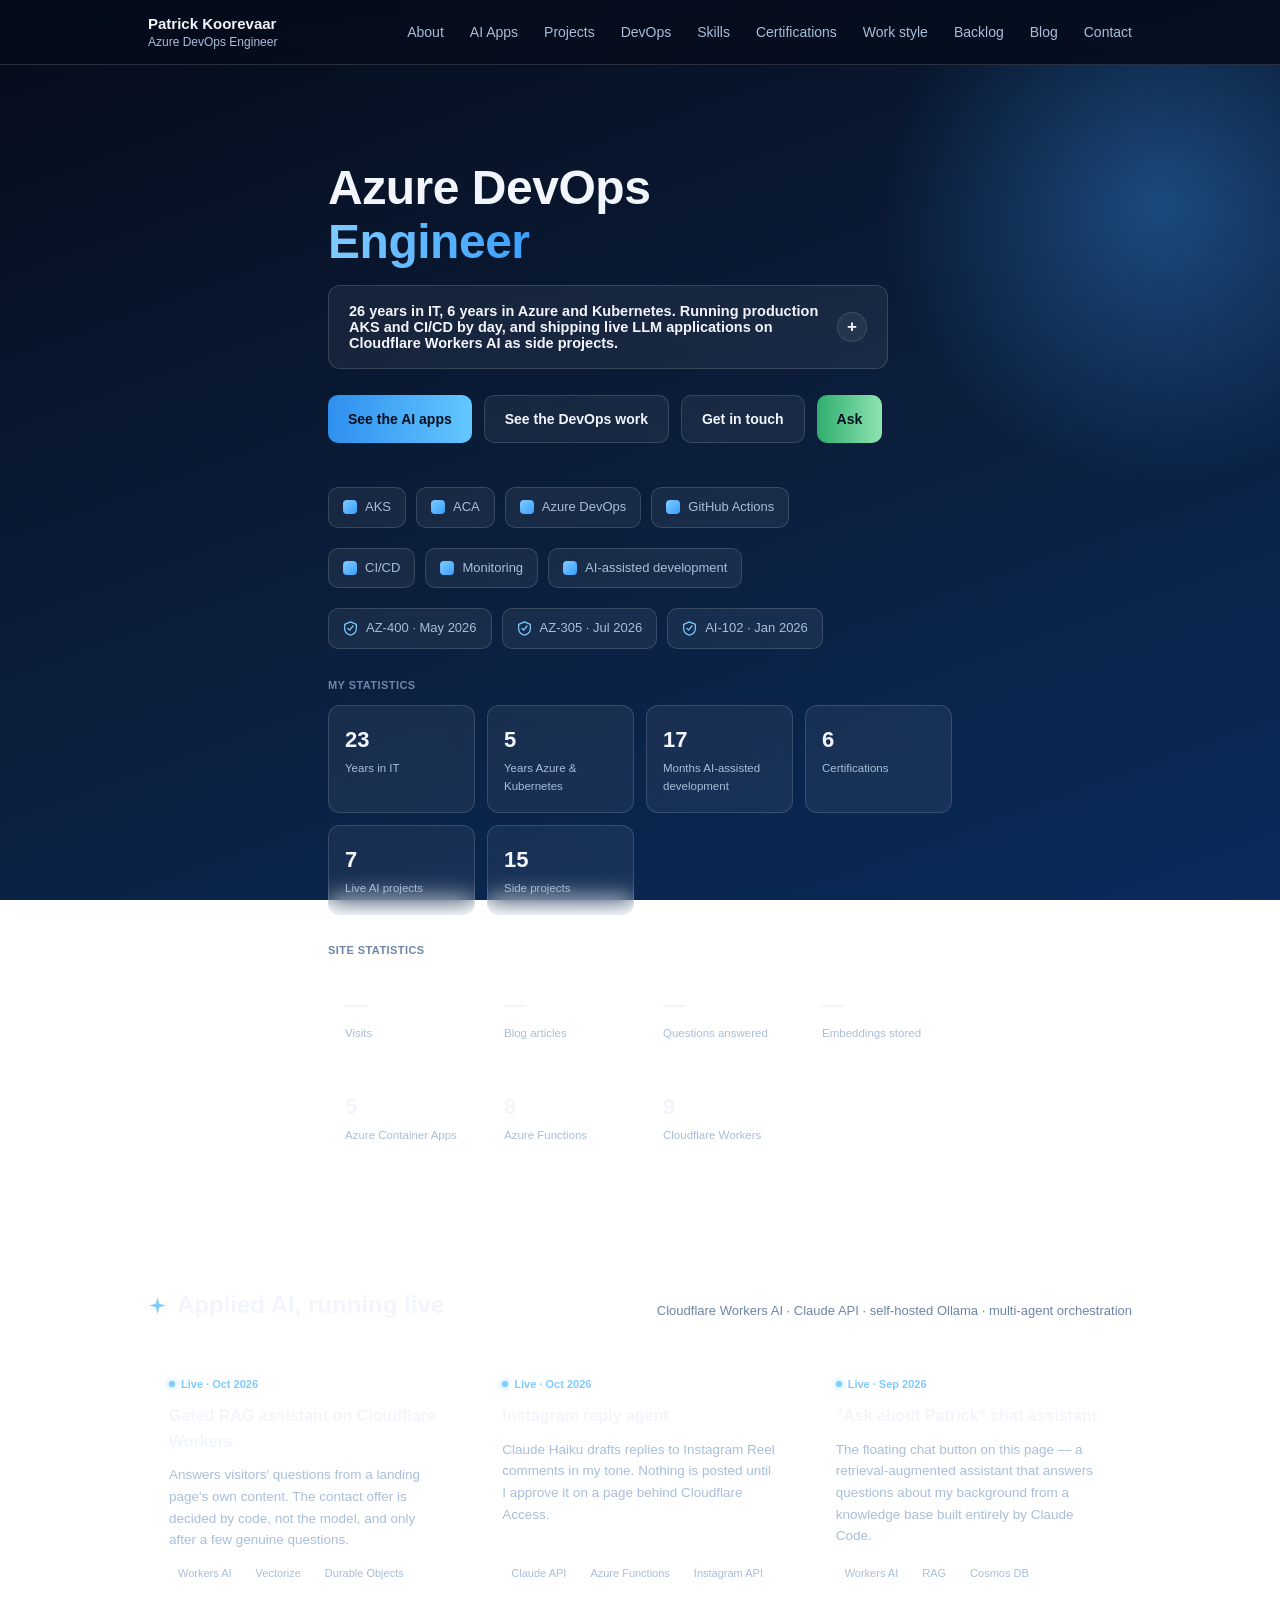
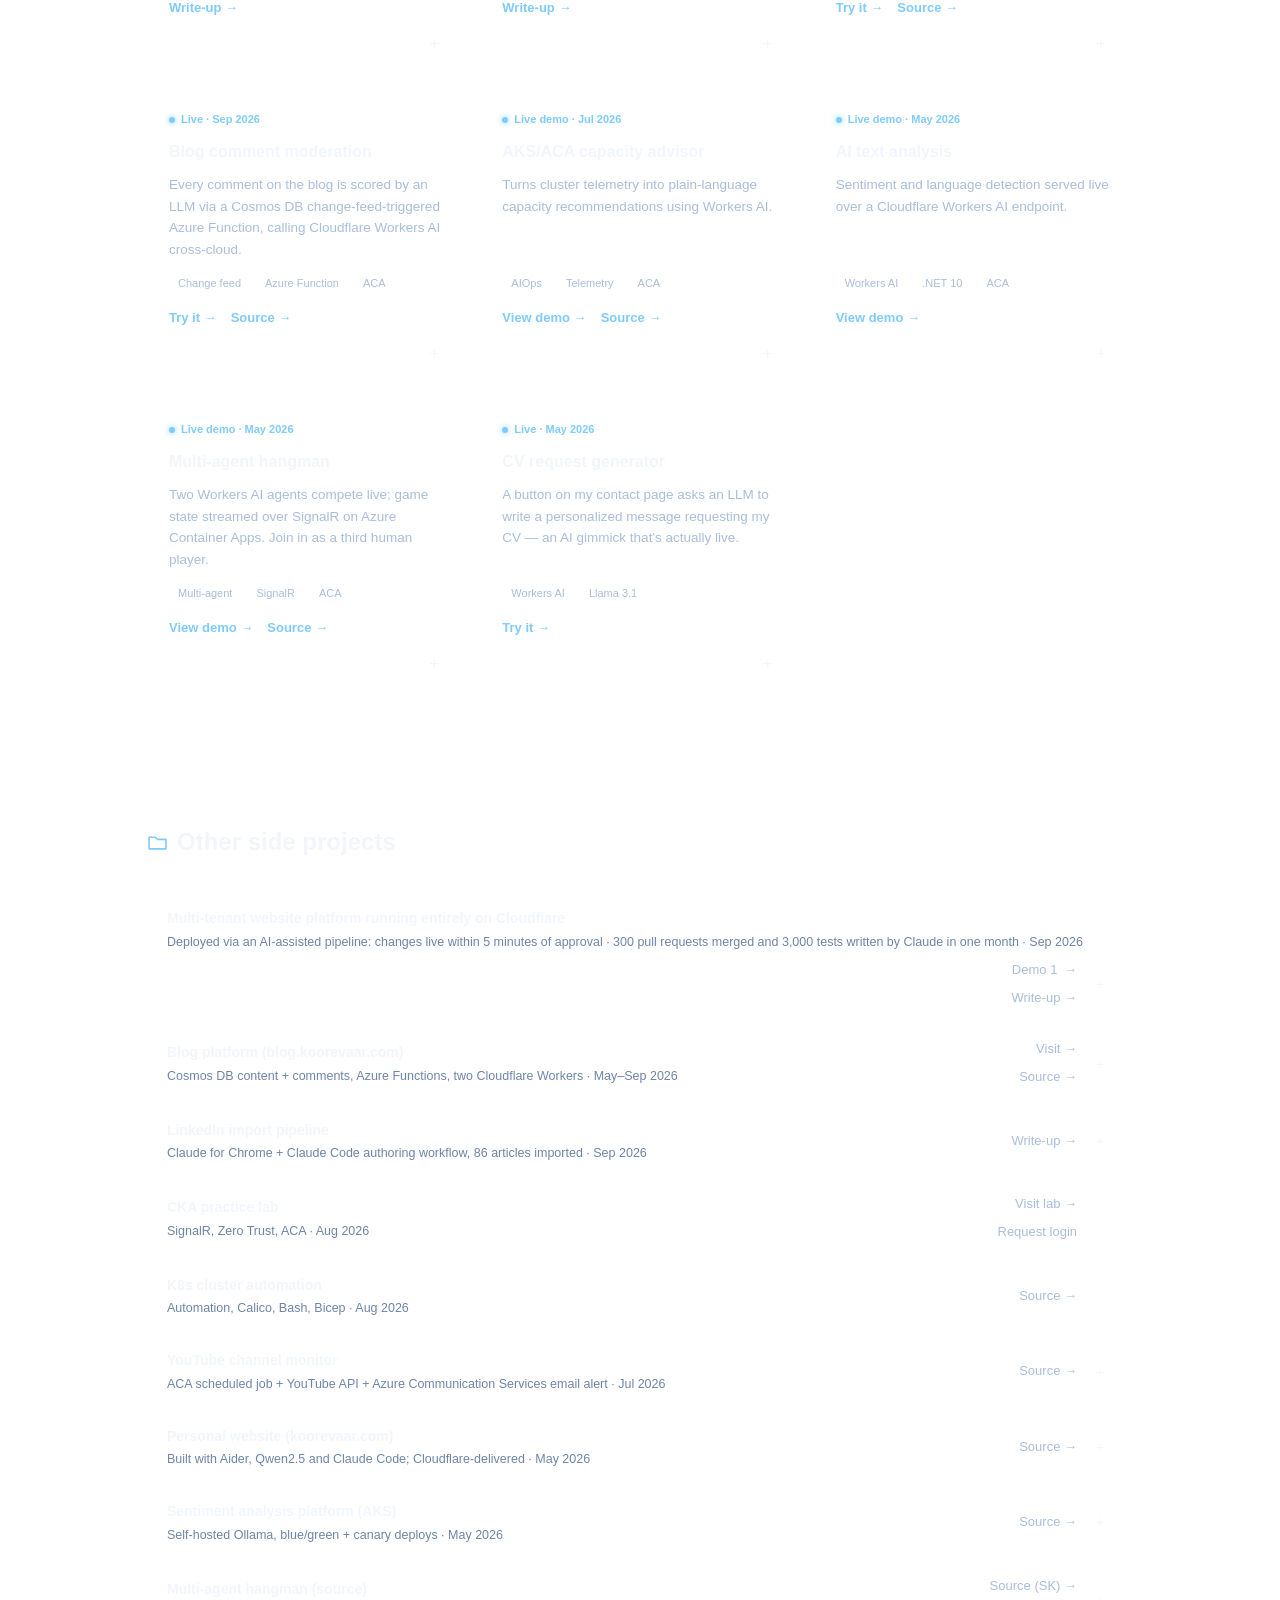
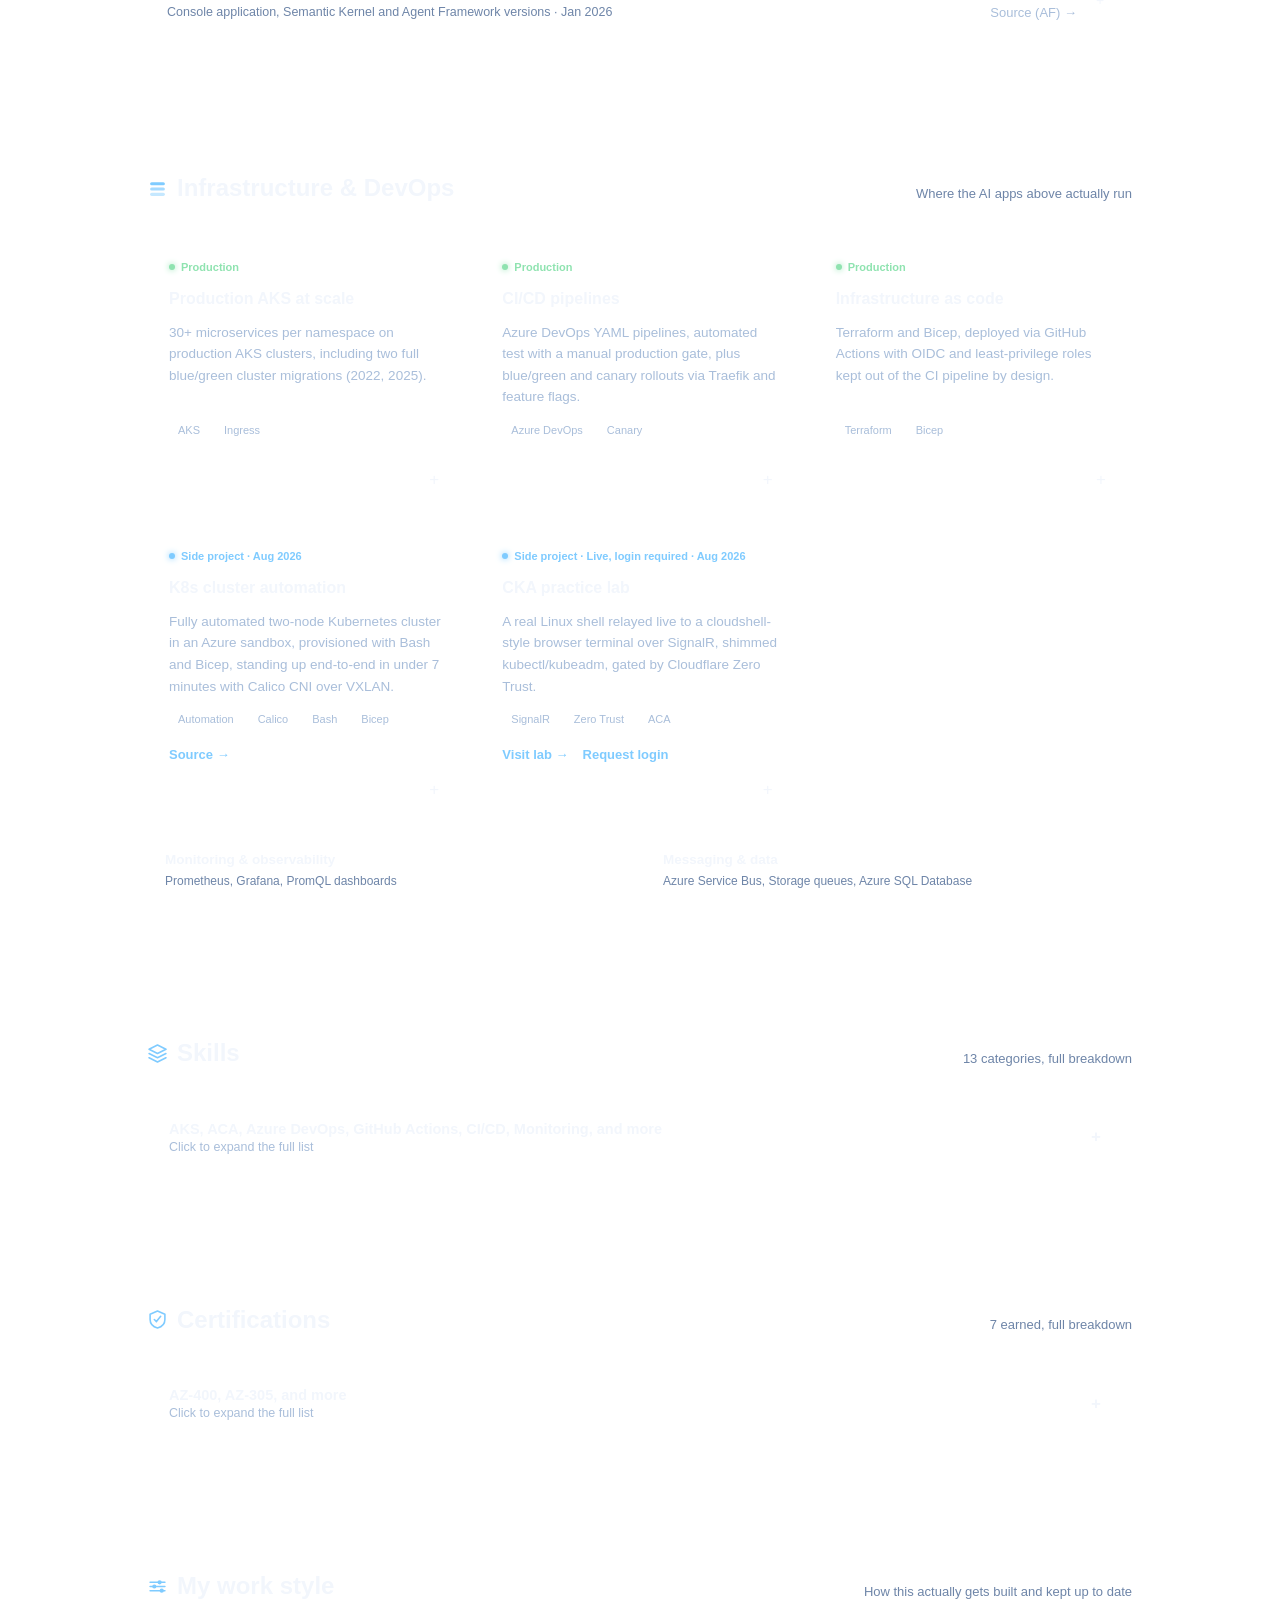
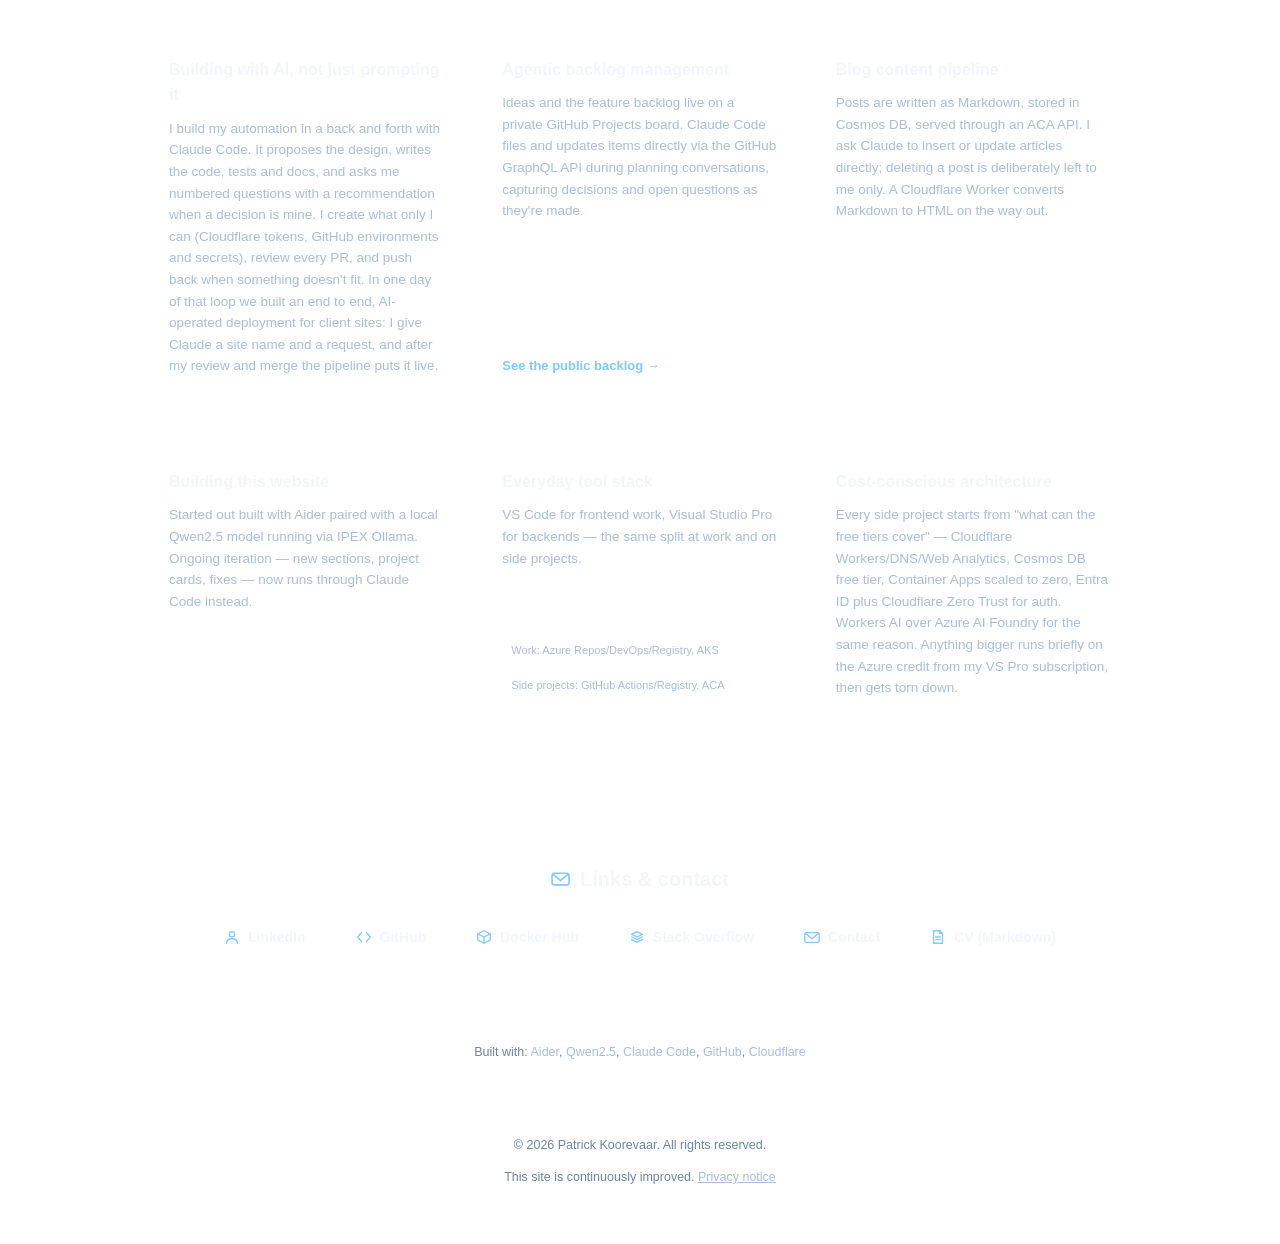
==== commit 7a565f2e: "feat(home): add workload stats to the multi-tenant platform card 300 pull requests merged and 3,000 " ====
--- a/public/index.html
+++ b/public/index.html
@@ -513,7 +513,7 @@
     <div class="more-projects">
       <div class="mp-item" data-project data-md-item>
         <div class="mp-row">
-          <div><div class="t" data-md-title>Multi-tenant website platform running entirely on Cloudflare</div><div class="d" data-md-text>Deployed via an AI-assisted pipeline: changes live within 5 minutes of approval · Sep 2026</div></div>
+          <div><div class="t" data-md-title>Multi-tenant website platform running entirely on Cloudflare</div><div class="d" data-md-text>Deployed via an AI-assisted pipeline: changes live within 5 minutes of approval · 300 pull requests merged and 3,000 tests written by Claude in one month · Sep 2026</div></div>
           <div class="mp-actions">
             <div class="mp-links">
               <a data-md-link href="https://tenant-sites.koorevaar.com/pizzeria/" target="_blank" rel="noopener noreferrer"><span style="margin-right:3px;">Demo 1</span> →</a>
@@ -967,7 +967,7 @@
       '<a href="https://blog.koorevaar.com/" target="_blank" rel="noopener noreferrer">Visit →</a> &nbsp; <a href="https://blog.koorevaar.com/articles/adding-comments-to-the-blog" target="_blank" rel="noopener noreferrer">Comment moderation write-up →</a> &nbsp; <a href="https://github.com/P47K0/Pat.Aca.BlogServiceApi" target="_blank" rel="noopener noreferrer">Source →</a>' },
     'multitenant-platform': { title: 'Multi-tenant website platform running entirely on Cloudflare', body:
       '<p>A config-driven, multi-tenant website platform running entirely on Cloudflare&#39;s edge stack. One Workers deployment serves many independently branded client sites, each rendered from its own small JSON config: no per-client codebase or deployment. I set up this project to practice automating site deployment with an AI assistant.</p>' +
-      '<ul><li>A single Cloudflare Worker deployment serves multiple tenants, resolved by domain</li><li>Cloudflare KV stores and looks up each tenant&#39;s config at request time</li><li>Visual theming and SEO metadata are driven per client from that config, not hardcoded</li><li>Each tenant&#39;s JSON config lives in the code repo as the source of truth; a GitHub Actions workflow syncs it into KV automatically after every merge</li><li>A new site or an update is one pull request with the config, the domain route and the photos. After review and merge, the Git build attaches the custom domain, a workflow uploads the photos to R2 (never overwriting an existing file), and the config goes live only once its photos are in place</li><li>Upload credentials live in a GitHub environment that only the main branch can use; photos are also backed up offsite to Azure Storage</li><li>Backup and recovery: code and configs come back from git with one deploy and one sync; photos have a weekly offsite backup in Azure with a one-click restore; a written runbook covers everything from one broken site to a lost account</li><li>An AI assistant prepares the PR from a client&#39;s request (texts and photos), so adding or changing a site takes minutes and can even be done from a phone</li><li>TypeScript on the Worker and vanilla JavaScript in the browser, no framework; 100% directed through Claude Code with no hand-written code</li><li>Order builder: a client-side flow lets a visitor put together an order and hand it off via WhatsApp</li><li>Payment shown through the business&#39;s own Pix key (Brazil): no backend, no payment processing, deliberately kept simple and low-risk</li><li>First AI feature added: a chat assistant on Workers AI, Vectorize and a Durable Object, running entirely on Cloudflare like the rest of the stack (see the Gated RAG assistant card under Applied AI)</li><li>Five tenant sites live as demos</li></ul>' +
+      '<ul><li>A single Cloudflare Worker deployment serves multiple tenants, resolved by domain</li><li>Cloudflare KV stores and looks up each tenant&#39;s config at request time</li><li>Visual theming and SEO metadata are driven per client from that config, not hardcoded</li><li>Each tenant&#39;s JSON config lives in the code repo as the source of truth; a GitHub Actions workflow syncs it into KV automatically after every merge</li><li>A new site or an update is one pull request with the config, the domain route and the photos. After review and merge, the Git build attaches the custom domain, a workflow uploads the photos to R2 (never overwriting an existing file), and the config goes live only once its photos are in place</li><li>Upload credentials live in a GitHub environment that only the main branch can use; photos are also backed up offsite to Azure Storage</li><li>Backup and recovery: code and configs come back from git with one deploy and one sync; photos have a weekly offsite backup in Azure with a one-click restore; a written runbook covers everything from one broken site to a lost account</li><li>An AI assistant prepares the PR from a client&#39;s request (texts and photos), so adding or changing a site takes minutes and can even be done from a phone</li><li>TypeScript on the Worker and vanilla JavaScript in the browser, no framework; 100% directed through Claude Code with no hand-written code</li><li>Order builder: a client-side flow lets a visitor put together an order and hand it off via WhatsApp</li><li>Payment shown through the business&#39;s own Pix key (Brazil): no backend, no payment processing, deliberately kept simple and low-risk</li><li>First AI feature added: a chat assistant on Workers AI, Vectorize and a Durable Object, running entirely on Cloudflare like the rest of the stack (see the Gated RAG assistant card under Applied AI)</li><li>Five tenant sites live as demos</li><li>Workload in one month (18 Sep &ndash; 18 Oct 2026): 300 pull requests merged and a suite of 3,000 tests, all written by Claude</li></ul>' +
       '<a href="https://tenant-sites.koorevaar.com/pizzeria/" target="_blank" rel="noopener noreferrer">Demo 1 →</a> &nbsp; <a href="https://tenant-sites.koorevaar.com/bakery/" target="_blank" rel="noopener noreferrer">Demo 2 →</a> &nbsp; <a href="https://tenant-sites.koorevaar.com/buffet-restaurant/" target="_blank" rel="noopener noreferrer">Demo 3 →</a> &nbsp; <a href="https://tenant-sites.koorevaar.com/snack-bar/" target="_blank" rel="noopener noreferrer">Demo 4 →</a> &nbsp; <a href="https://exemplo5.koorevaar.com/" target="_blank" rel="noopener noreferrer">Demo 5 →</a> &nbsp; <a href="https://blog.koorevaar.com/articles/end-to-end-site-deployment-with-claude" target="_blank" rel="noopener noreferrer">Write-up →</a>' },
     'gated-assistant': { title: 'Gated RAG assistant on Cloudflare Workers', body:
       '<p>A chat assistant on a small-business landing page that answers visitors&#39; questions from the page&#39;s own content, and offers a direct contact only to visitors who have shown real interest. It runs entirely on Cloudflare and is built to serve many sites, each with its own isolated knowledge base.</p>' +
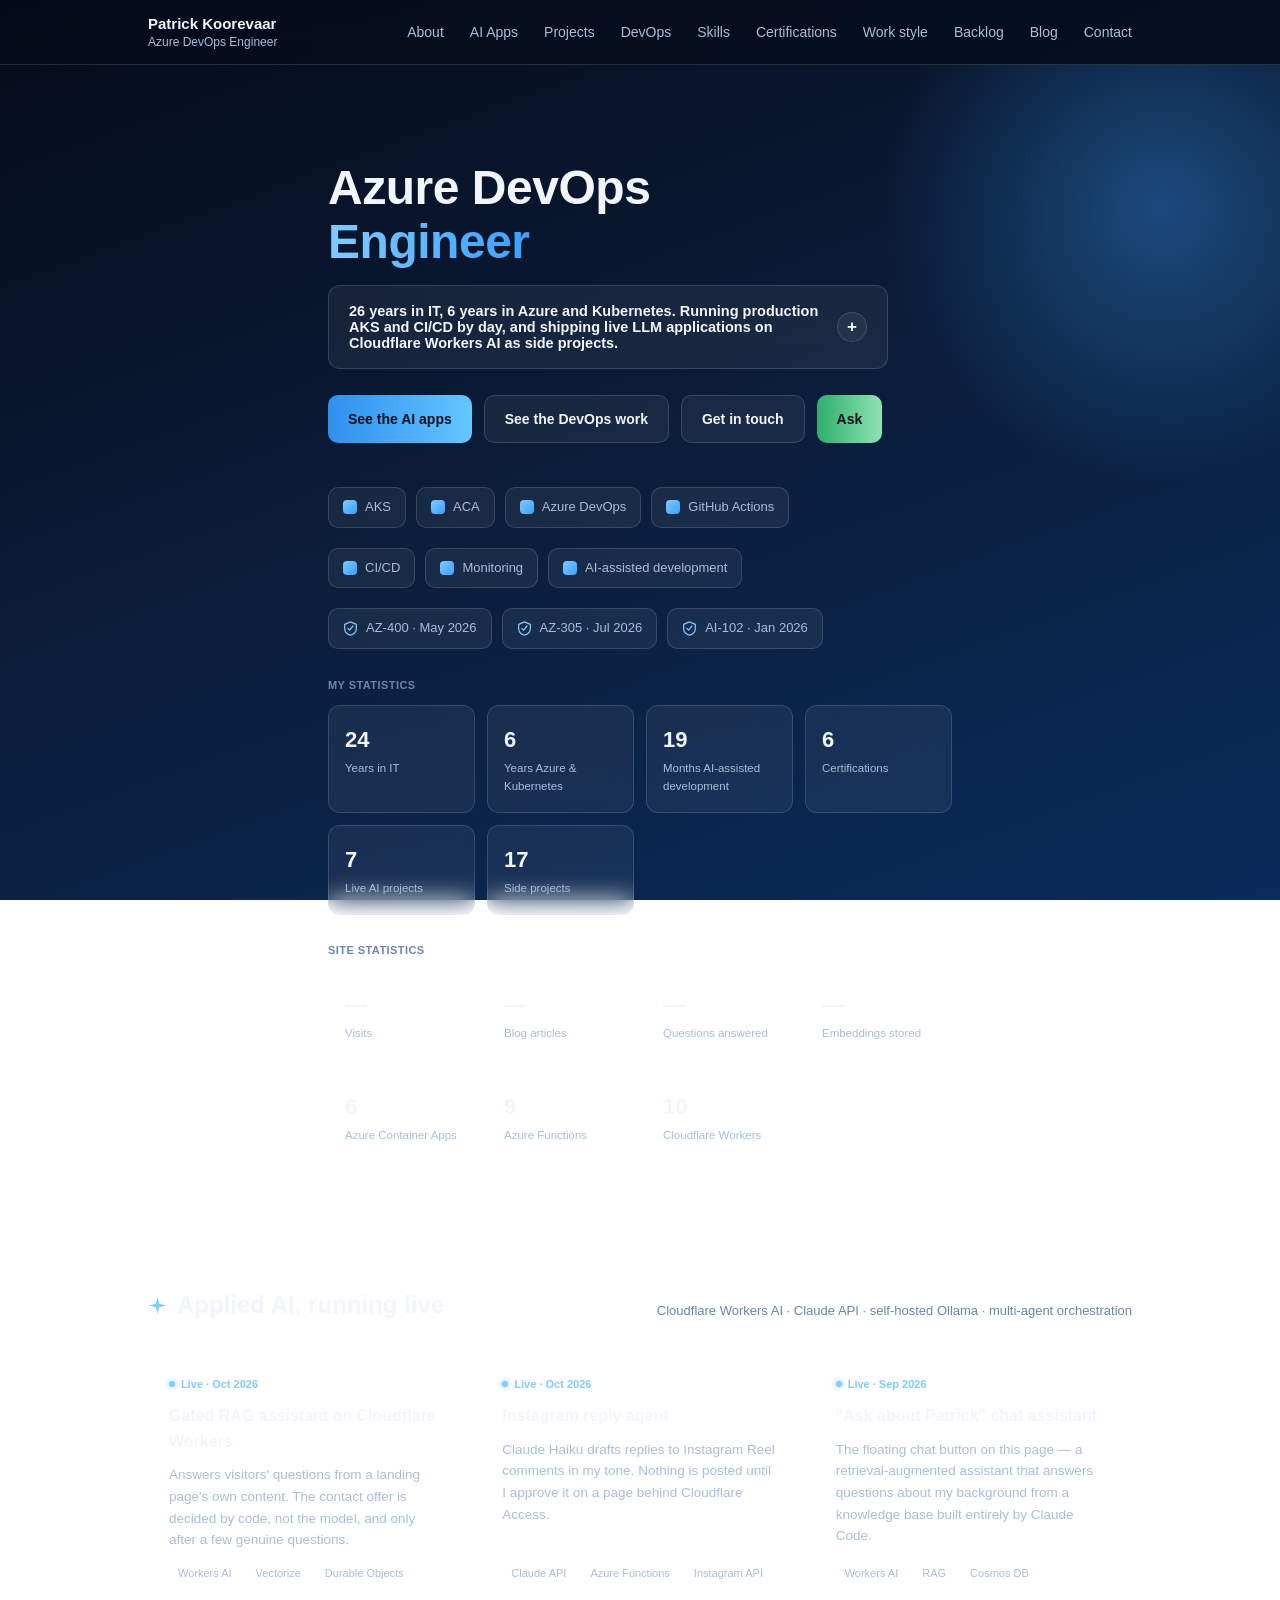
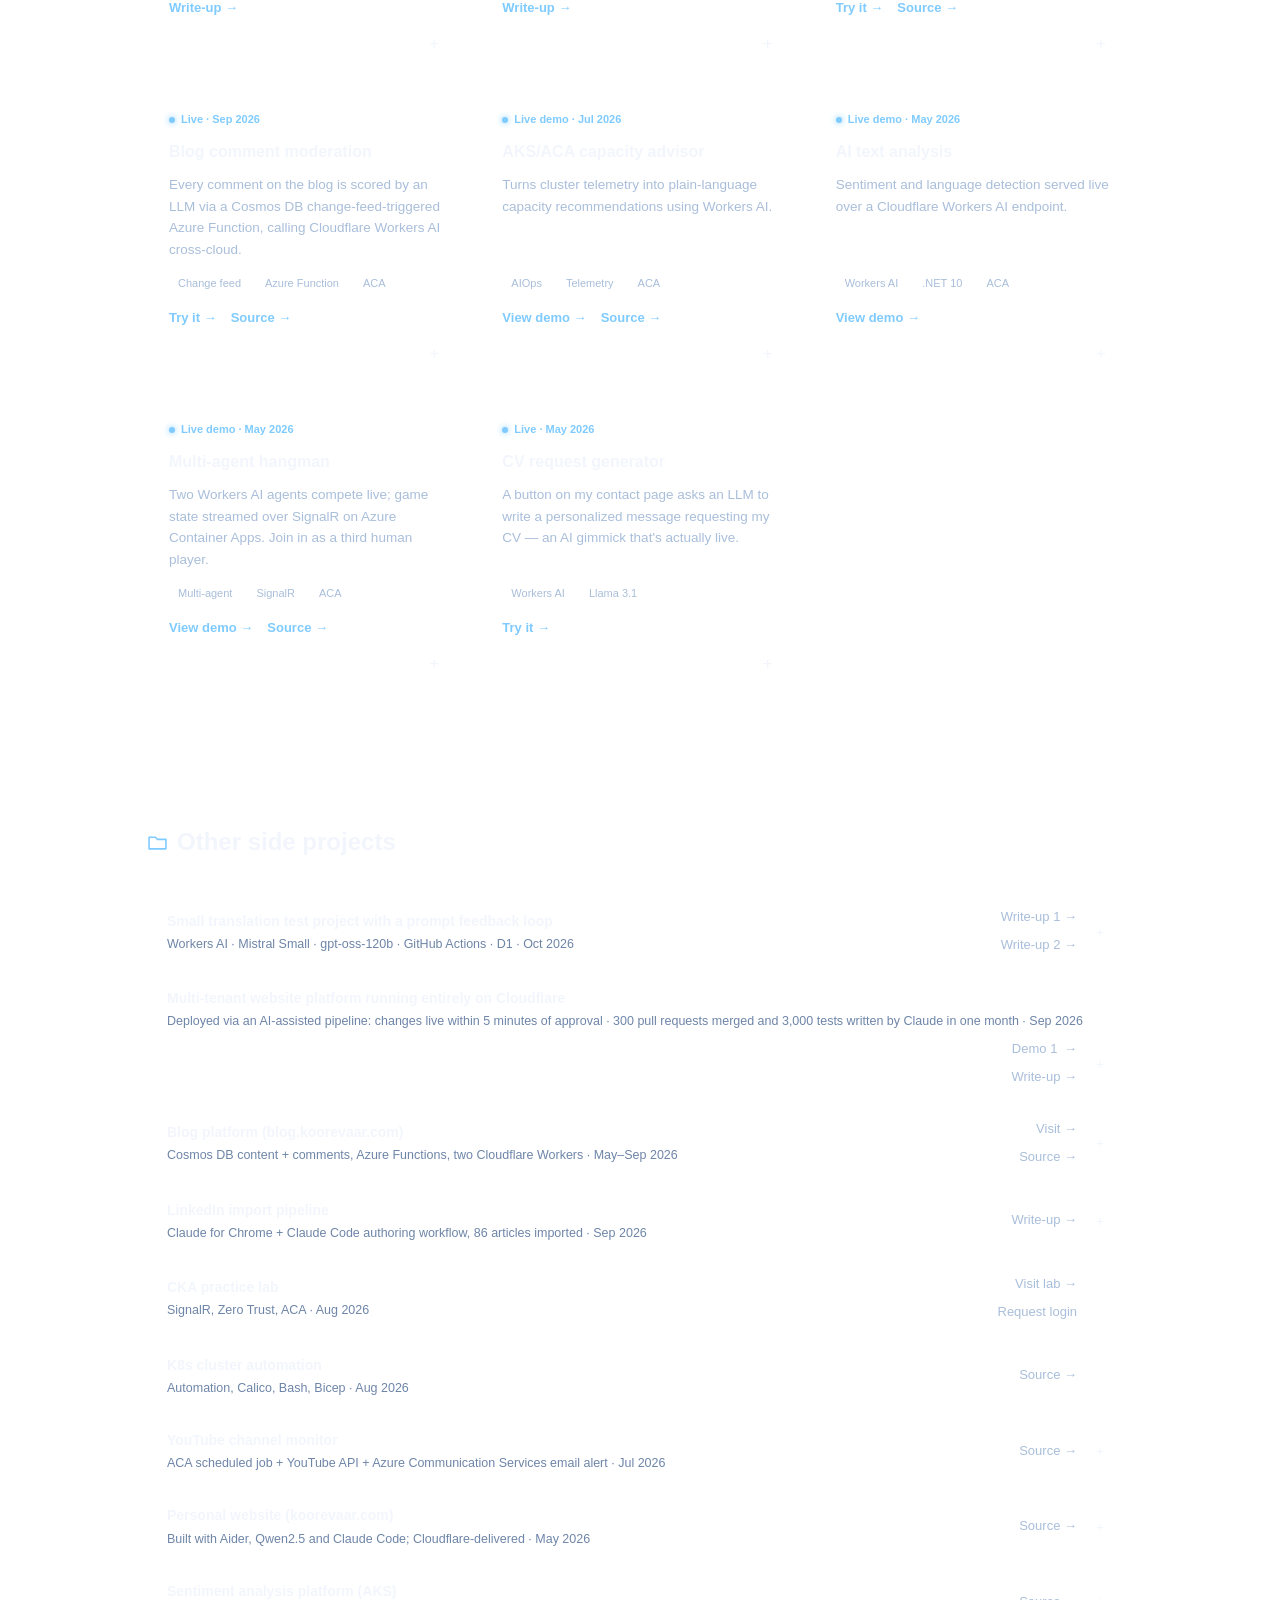
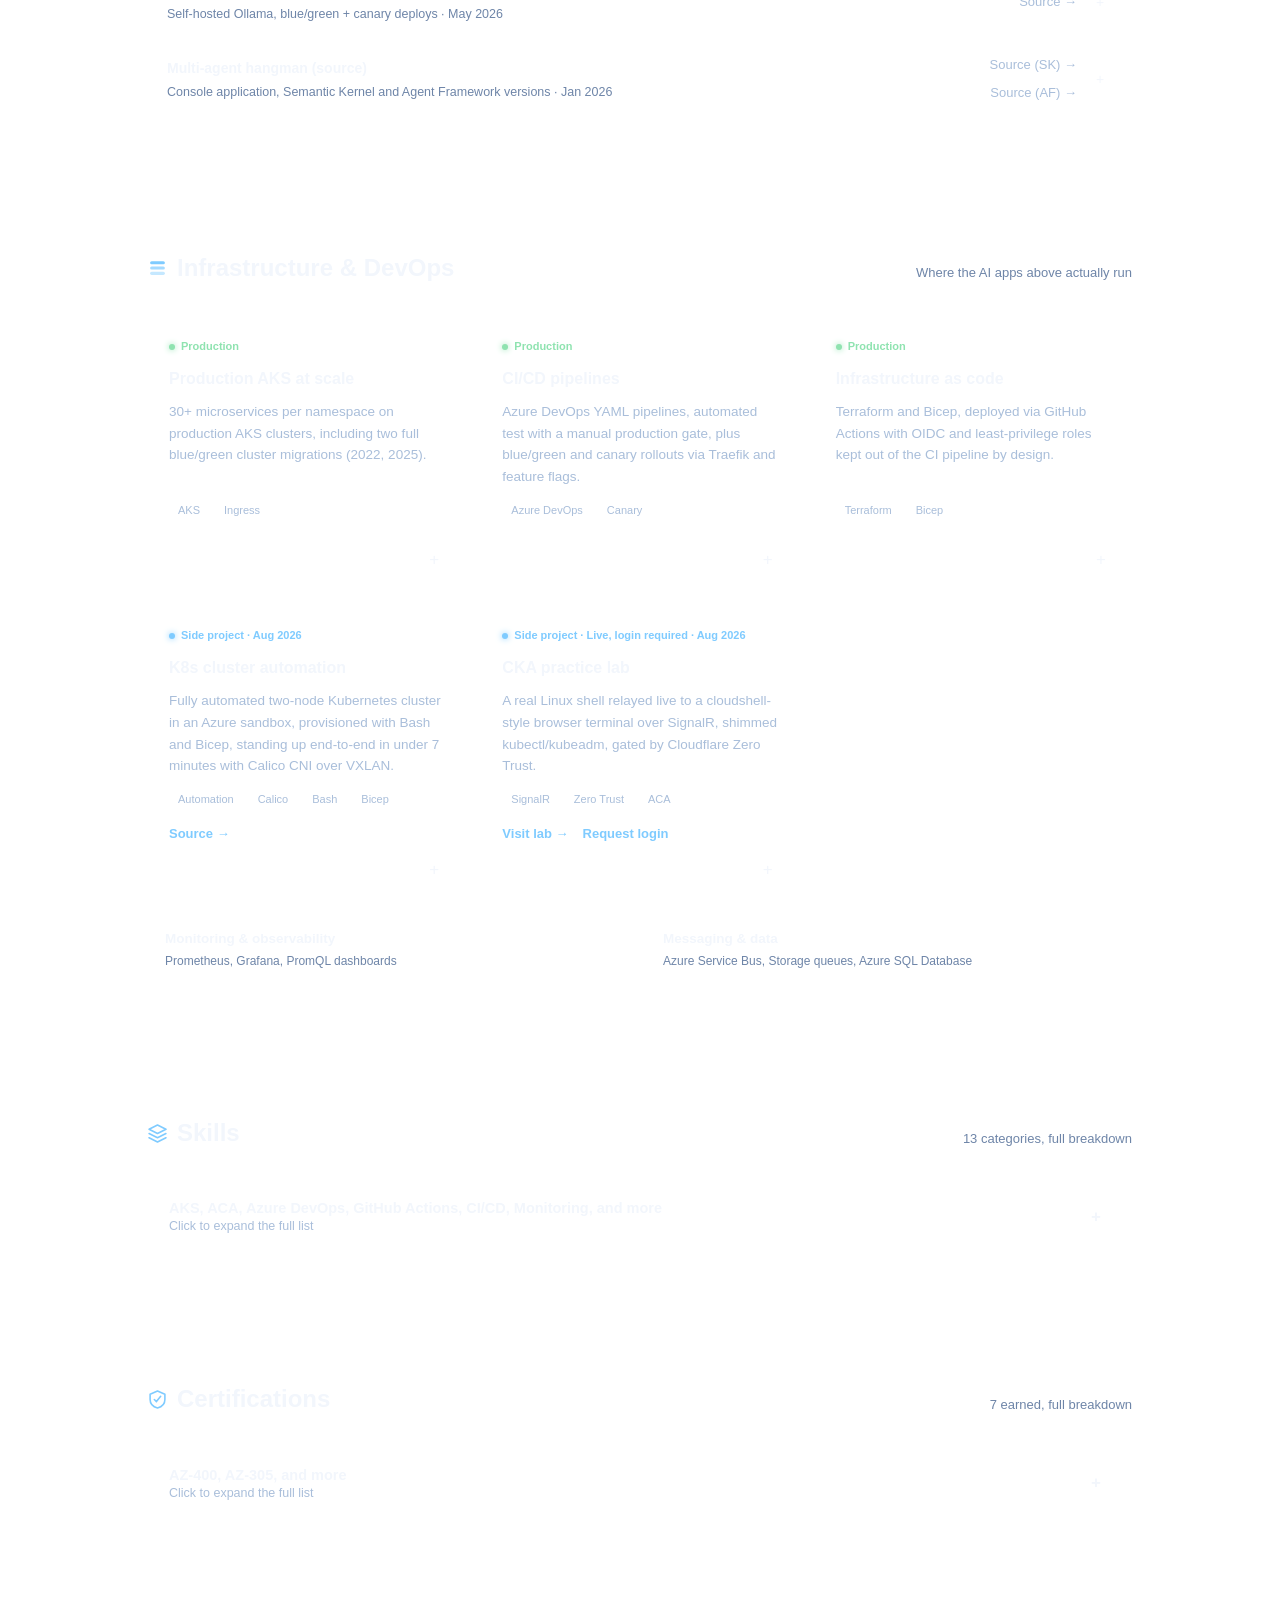
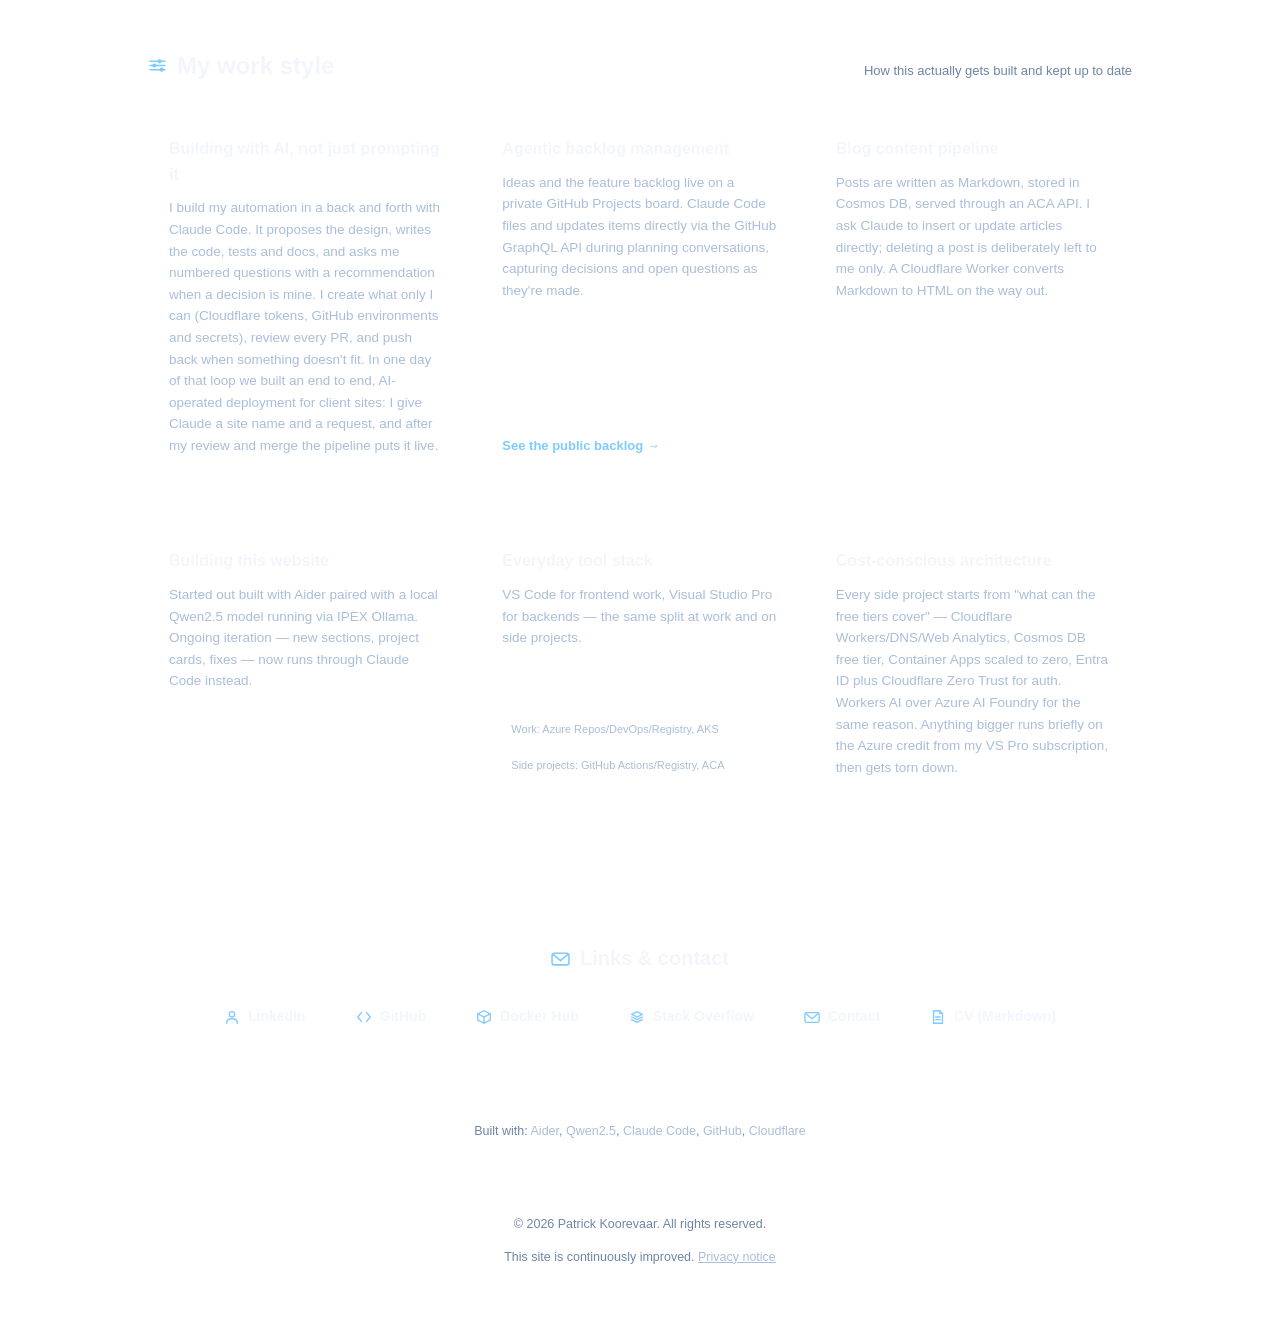
==== commit 4eaf86dd: "feat(home): add translation project with prompt feedback loop New "Other side projects" row with a d" ====
--- a/public/index.html
+++ b/public/index.html
@@ -379,7 +379,7 @@
         <div class="stat-card" data-md-stat data-md-label="AI-assisted development since" data-md-value="April 2025"><div class="n" id="ai-dev-months-count">—</div><div class="l">Months AI-assisted development</div></div>
         <a href="#certifications-section" class="stat-card" data-md-stat data-md-label="Certifications" data-md-value="7"><div class="n" id="certifications-count">—</div><div class="l">Certifications</div></a>
         <a href="#ai-section" class="stat-card" data-md-stat data-md-label="Live AI projects" data-md-value="8"><div class="n" id="applied-ai-count">—</div><div class="l">Live AI projects</div></a>
-        <a href="#side-projects-section" class="stat-card" data-md-stat data-md-label="Side projects" data-md-value="17"><div class="n" id="side-project-count">—</div><div class="l">Side projects</div></a>
+        <a href="#side-projects-section" class="stat-card" data-md-stat data-md-label="Side projects" data-md-value="18"><div class="n" id="side-project-count">—</div><div class="l">Side projects</div></a>
       </div>
     </div>
     <div class="stat-block" data-md-section data-md-title="Site statistics">
@@ -511,6 +511,18 @@
   <div class="wrap">
     <div class="section-head"><h2><span class="sec-ic"><svg viewBox="0 0 18 18" fill="none" stroke="currentColor" stroke-width="1.5" stroke-linecap="round" stroke-linejoin="round"><path d="M1 4 H7 L9 6 H17 V15 H1 Z"/></svg></span>Other side projects</h2></div>
     <div class="more-projects">
+      <div class="mp-item" data-project data-md-item>
+        <div class="mp-row">
+          <div><div class="t" data-md-title>Small translation test project with a prompt feedback loop</div><div class="d" data-md-text>Workers AI · Mistral Small · gpt-oss-120b · GitHub Actions · D1 · Oct 2026</div></div>
+          <div class="mp-actions">
+            <div class="mp-links">
+              <a data-md-link href="https://blog.koorevaar.com/articles/workers-ai-translation-models-compared" target="_blank" rel="noopener noreferrer">Write-up 1 →</a>
+              <a data-md-link href="https://blog.koorevaar.com/articles/workers-ai-prompt-feedback-loop" target="_blank" rel="noopener noreferrer">Write-up 2 →</a>
+            </div>
+            <button class="detail-btn" aria-label="Show details" onclick="toggleDetail('translation-feedback-loop', this.closest('.mp-item'))"><span class="chevron">+</span></button>
+          </div>
+        </div>
+      </div>
       <div class="mp-item" data-project data-md-item>
         <div class="mp-row">
           <div><div class="t" data-md-title>Multi-tenant website platform running entirely on Cloudflare</div><div class="d" data-md-text>Deployed via an AI-assisted pipeline: changes live within 5 minutes of approval · 300 pull requests merged and 3,000 tests written by Claude in one month · Sep 2026</div></div>
@@ -965,6 +977,10 @@
       '<p>Started as the Cosmos DB-backed blog behind the main website, blog.koorevaar.com has grown into its own dedicated subdomain and project: a Markdown content pipeline, and a fully moderated comment system spanning a .NET 10 API, two Azure Functions, and two Cloudflare Workers.</p>' +
       '<ul><li>Markdown content pipeline: content written as Markdown, stored in Cosmos DB, served through an ACA API; an api-proxy Worker converts Markdown to HTML and a ui-worker Worker renders it on the page</li><li>Cosmos DB stores both blog content and comments &mdash; the site\'s first real data layer beyond static files</li><li>Comment submission and moderation-review endpoints added to the existing .NET minimal API, backed by Cosmos DB via a container-scoped custom RBAC role</li><li>Moderation model, prompt wording, daily quota and auto-publish threshold are all runtime-configurable, no redeploy needed</li><li>Defense in depth: Turnstile bot verification, then an IP/article-partitioned rate limiter, then LLM content scoring (see the comment moderation card above)</li><li>Azure Communication Services emails a notification on every new comment, published or awaiting review</li><li>An hourly scheduled Function re-queues any comment stuck after a transient failure or exhausted quota</li><li>ArticleListSyncFunction listens to the Cosmos DB change feed on the article container and keeps a Workers KV cache of the article list in sync, so reads stay fast without hitting Cosmos DB per request</li><li>New Azure resources (Function App, storage, Cosmos containers/roles) defined in Bicep, deployed via GitHub Actions using OIDC, with role-assignment permissions applied by hand instead of by CI</li><li>Comment moderation (list/publish/delete) is driven directly by Claude via authenticated API endpoints &mdash; no admin UI required</li></ul>' +
       '<a href="https://blog.koorevaar.com/" target="_blank" rel="noopener noreferrer">Visit →</a> &nbsp; <a href="https://blog.koorevaar.com/articles/adding-comments-to-the-blog" target="_blank" rel="noopener noreferrer">Comment moderation write-up →</a> &nbsp; <a href="https://github.com/P47K0/Pat.Aca.BlogServiceApi" target="_blank" rel="noopener noreferrer">Source →</a>' },
+    'translation-feedback-loop': { title: 'Small translation test project with a prompt feedback loop', body:
+      '<p>Users can let AI translate their texts or rewrite them; one feedback loop improves both prompts. The prompt keeps improving from the corrections people make, through a pull request I review.</p>' +
+      '<ul><li>Names that must not change (dishes, business name, addresses) are never sent to the model; translations go into a draft the person reviews before publishing</li><li>Every suggestion is logged in a D1 SQL database (90 days) with the prompt version and what the person did with it: used, corrected or discarded</li><li>A weekly GitHub Actions job counts recurring corrections in plain code (only patterns on 2+ sites), for the translation and the rewrite prompt alike; then gpt-oss-120b proposes at most three rules to a separate &quot;learned rules&quot; list, never the hand-written prompt</li><li>A code filter drops any rule with a link, price, business name, instruction-like wording or copied text; old and new prompt are tested against frozen regression sets and that week&#39;s corrections</li><li>What survives arrives as a pull request: nothing changes the live prompt automatically, which guards against prompt injection from other people&#39;s texts and against drift</li><li>Runs on the free plan: about 55 neurons per batch of 20 translations, under 750 per weekly run, with a budget check that waits for the next evening when the day&#39;s neurons are short</li><li>Dry run on sample data: a plausible-sounding rule was rejected because it moved the output further from what people published; another passed (closeness 0.83 → 1.00)</li></ul>' +
+      '<a href="https://blog.koorevaar.com/articles/workers-ai-translation-models-compared" target="_blank" rel="noopener noreferrer">Write-up: four translation models compared →</a> &nbsp; <a href="https://blog.koorevaar.com/articles/workers-ai-prompt-feedback-loop" target="_blank" rel="noopener noreferrer">Write-up: the prompt feedback loop →</a>' },
     'multitenant-platform': { title: 'Multi-tenant website platform running entirely on Cloudflare', body:
       '<p>A config-driven, multi-tenant website platform running entirely on Cloudflare&#39;s edge stack. One Workers deployment serves many independently branded client sites, each rendered from its own small JSON config: no per-client codebase or deployment. I set up this project to practice automating site deployment with an AI assistant.</p>' +
       '<ul><li>A single Cloudflare Worker deployment serves multiple tenants, resolved by domain</li><li>Cloudflare KV stores and looks up each tenant&#39;s config at request time</li><li>Visual theming and SEO metadata are driven per client from that config, not hardcoded</li><li>Each tenant&#39;s JSON config lives in the code repo as the source of truth; a GitHub Actions workflow syncs it into KV automatically after every merge</li><li>A new site or an update is one pull request with the config, the domain route and the photos. After review and merge, the Git build attaches the custom domain, a workflow uploads the photos to R2 (never overwriting an existing file), and the config goes live only once its photos are in place</li><li>Upload credentials live in a GitHub environment that only the main branch can use; photos are also backed up offsite to Azure Storage</li><li>Backup and recovery: code and configs come back from git with one deploy and one sync; photos have a weekly offsite backup in Azure with a one-click restore; a written runbook covers everything from one broken site to a lost account</li><li>An AI assistant prepares the PR from a client&#39;s request (texts and photos), so adding or changing a site takes minutes and can even be done from a phone</li><li>TypeScript on the Worker and vanilla JavaScript in the browser, no framework; 100% directed through Claude Code with no hand-written code</li><li>Order builder: a client-side flow lets a visitor put together an order and hand it off via WhatsApp</li><li>Payment shown through the business&#39;s own Pix key (Brazil): no backend, no payment processing, deliberately kept simple and low-risk</li><li>First AI feature added: a chat assistant on Workers AI, Vectorize and a Durable Object, running entirely on Cloudflare like the rest of the stack (see the Gated RAG assistant card under Applied AI)</li><li>Five tenant sites live as demos</li><li>Workload in one month (18 Sep &ndash; 18 Oct 2026): 300 pull requests merged and a suite of 3,000 tests, all written by Claude</li></ul>' +
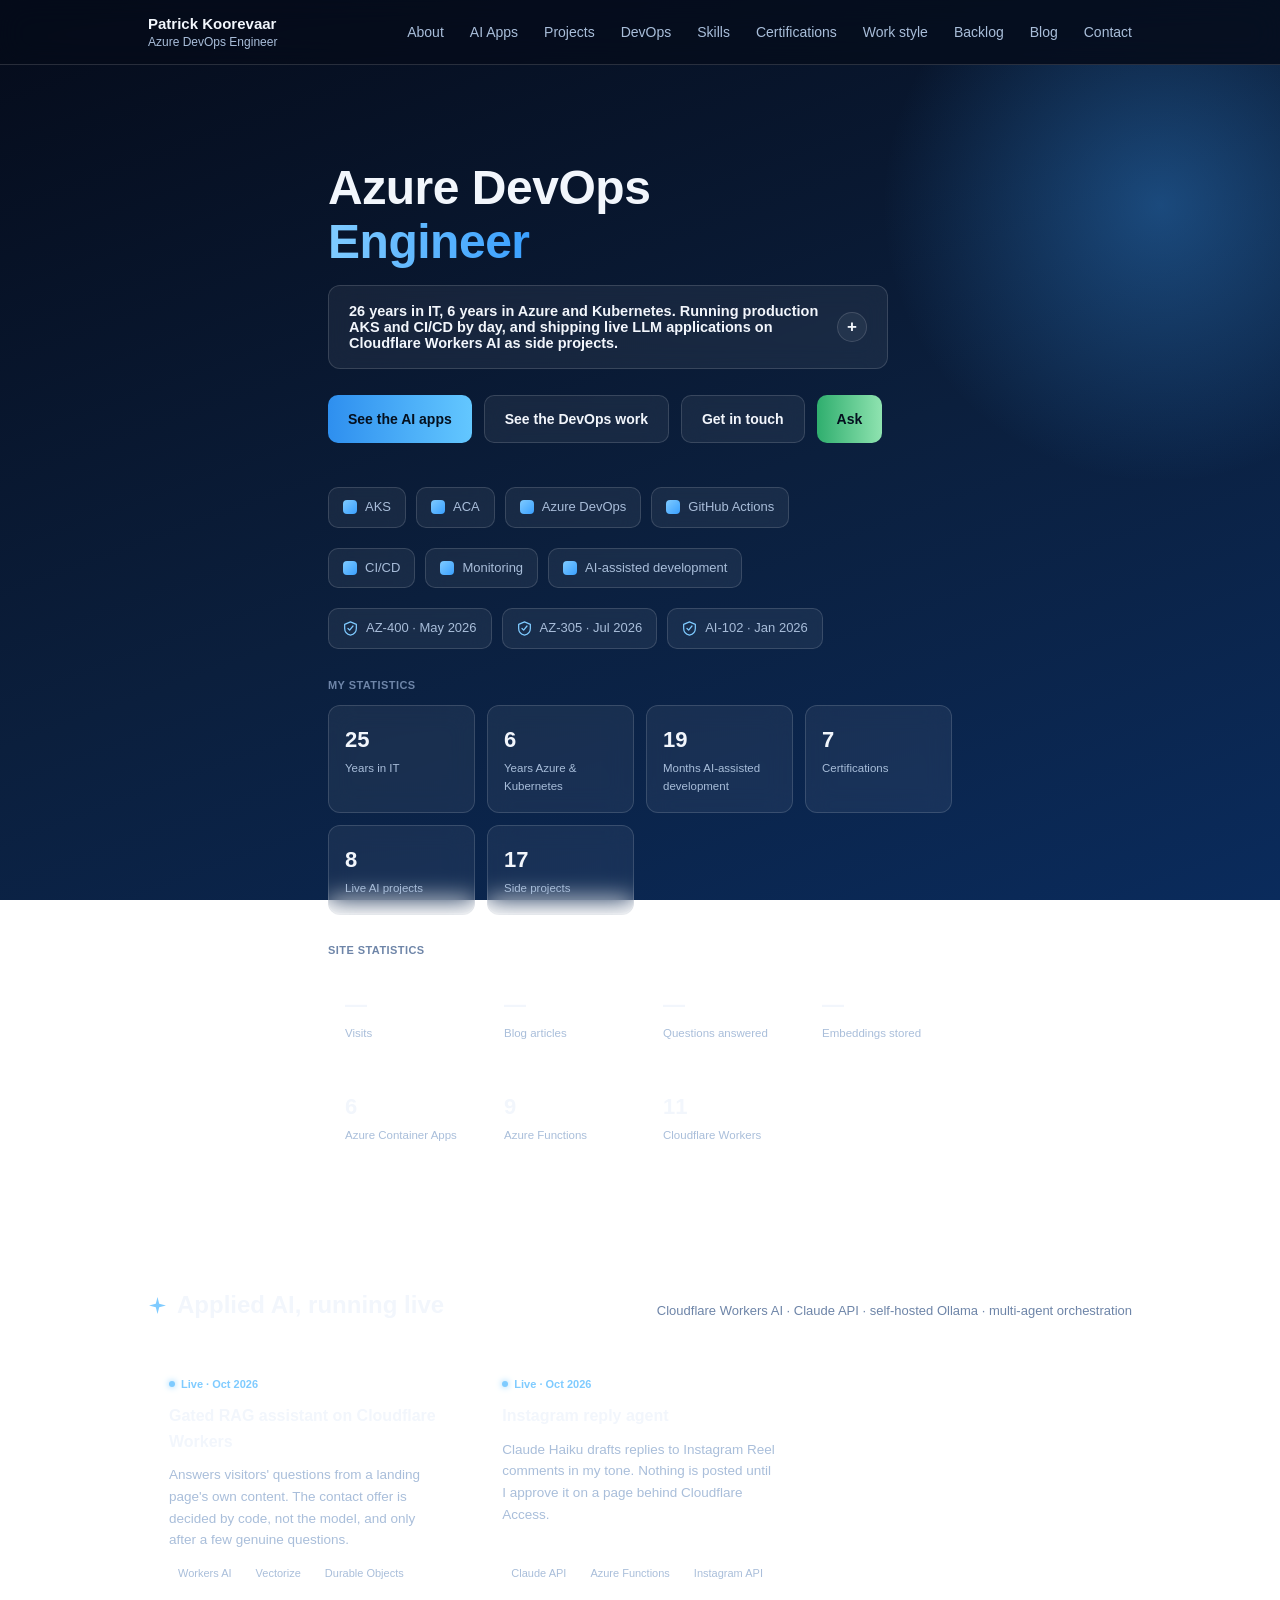
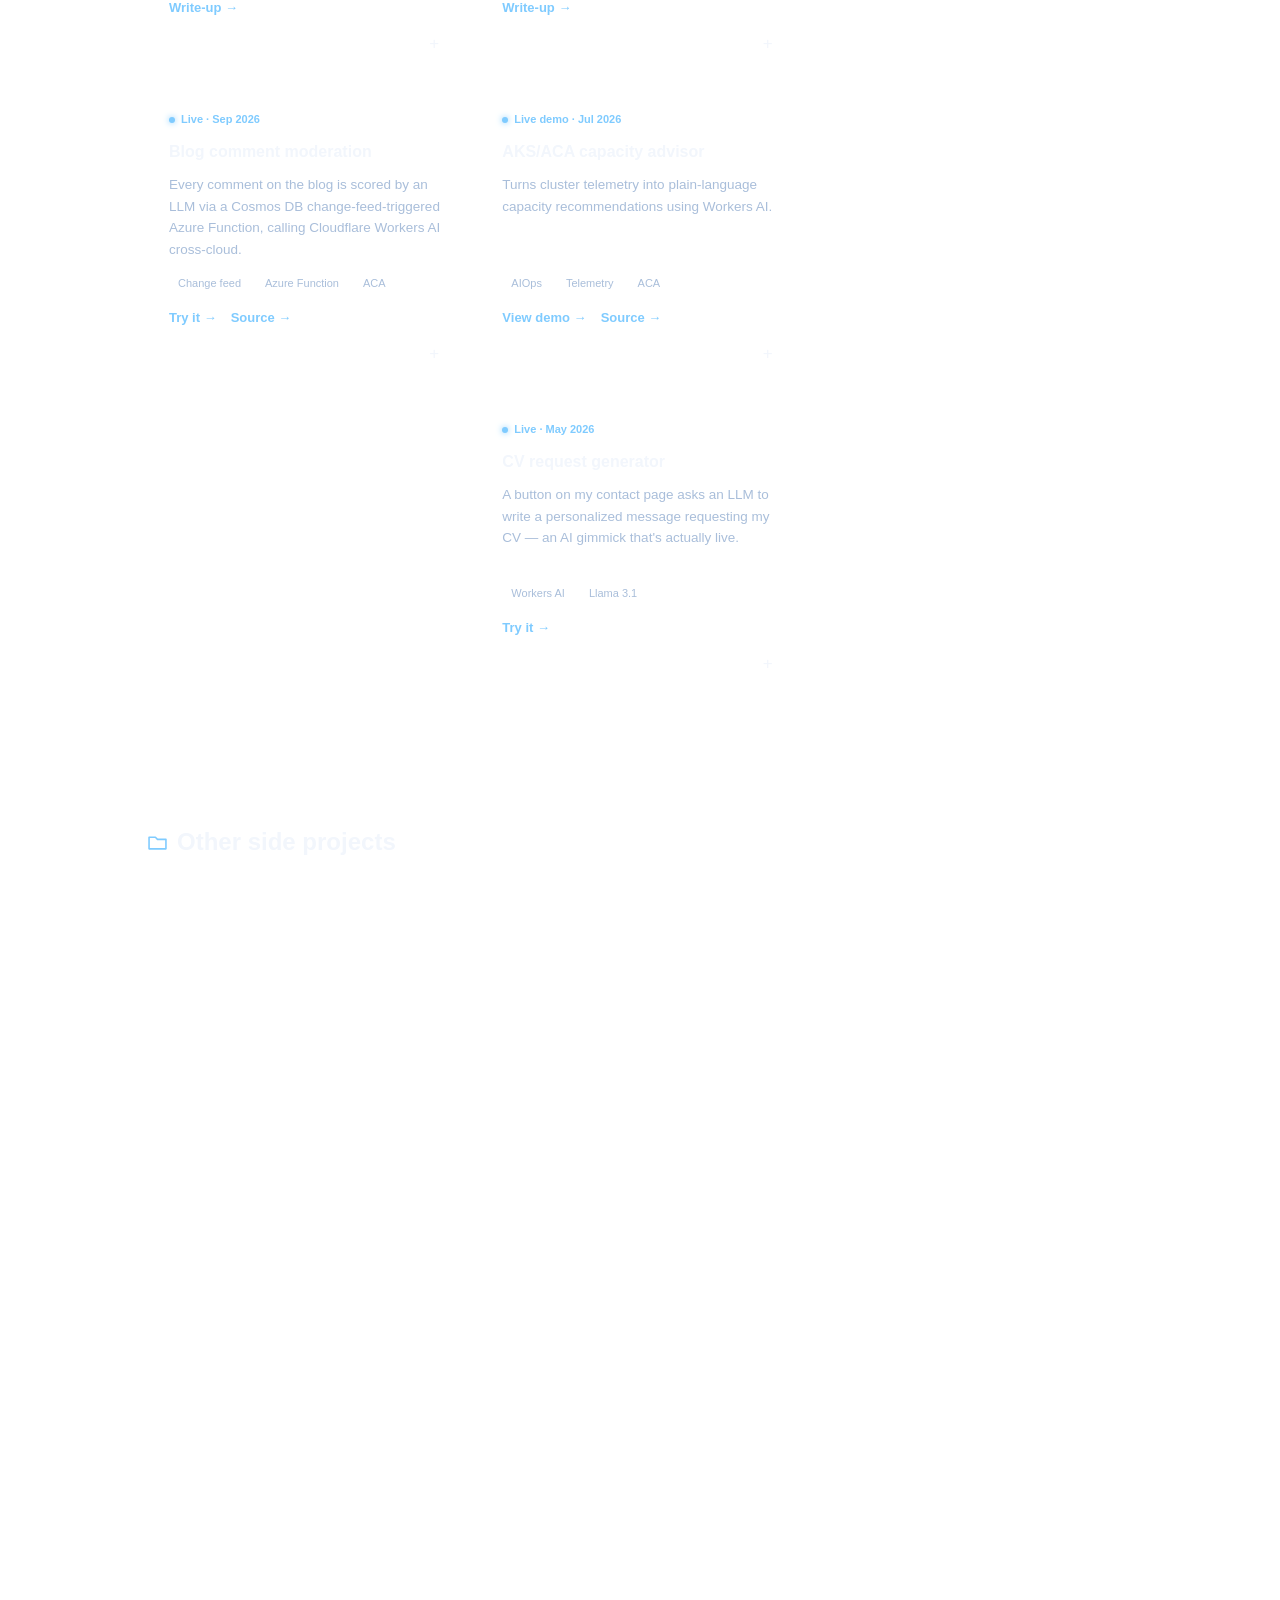
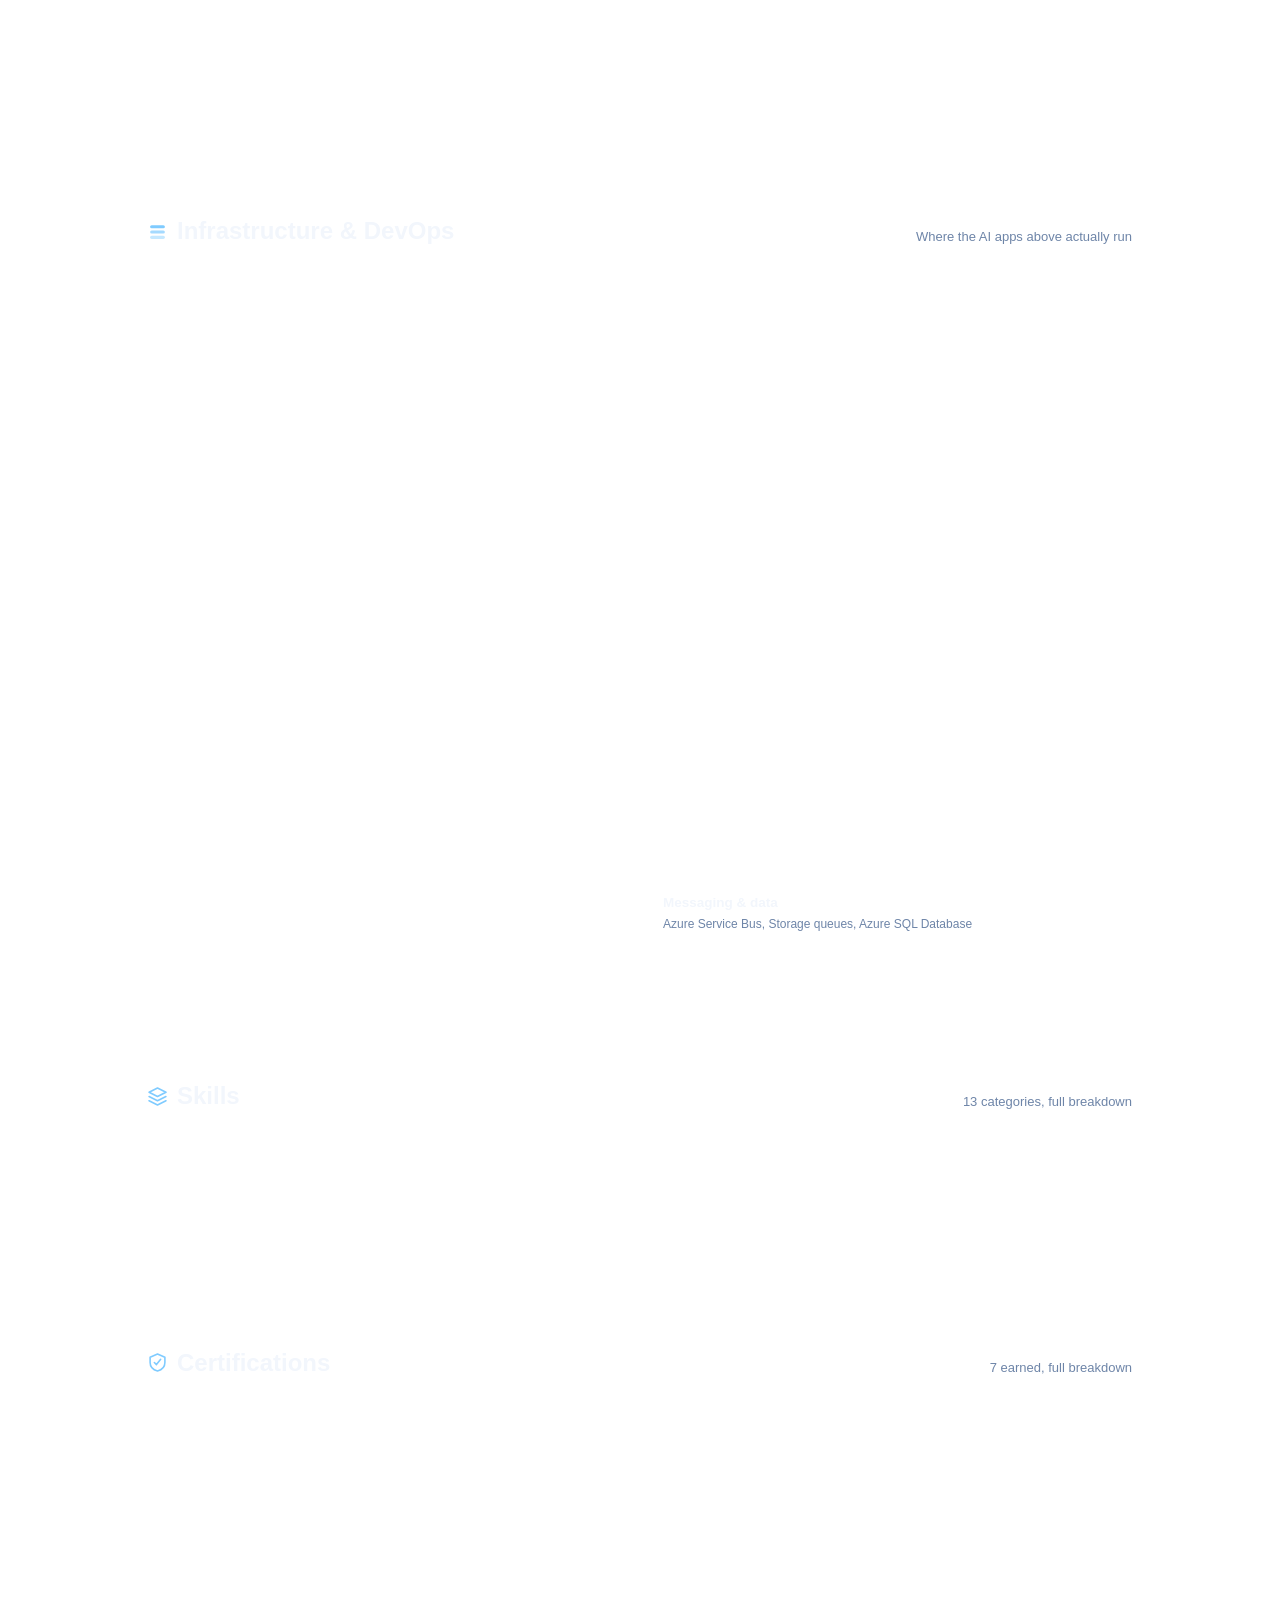
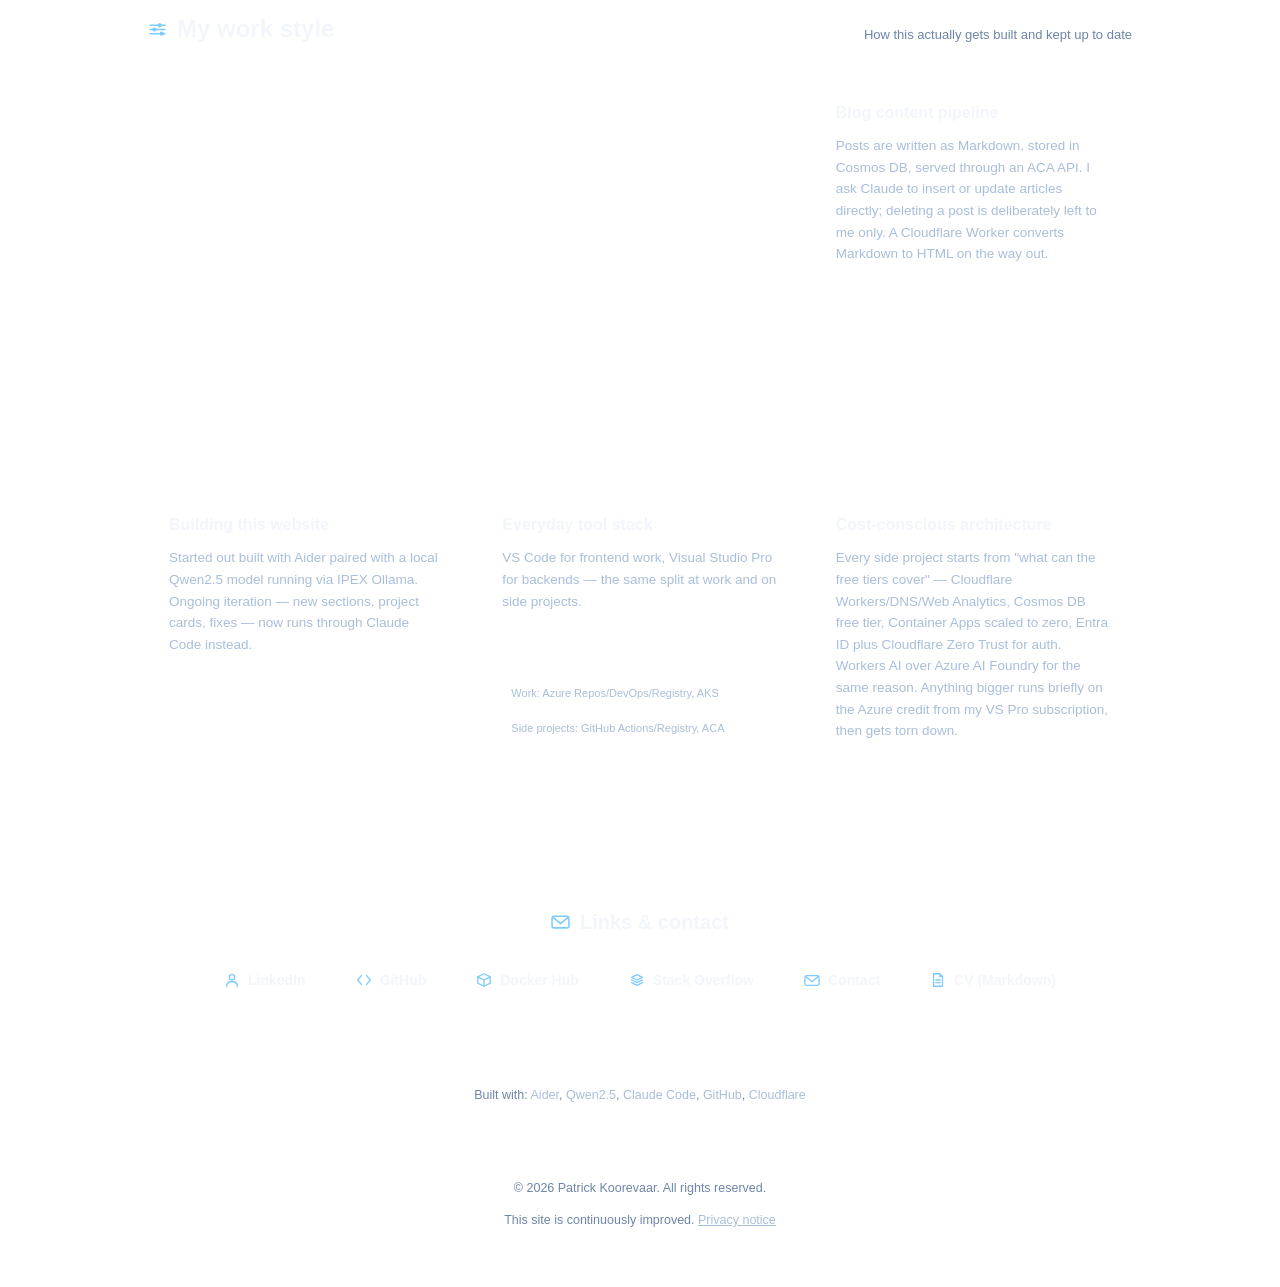
==== commit e9b75dde: "fix(home): keep project row links beside long descriptions Co-Authored-By: Claude Opus 5.5 <noreply@" ====
--- a/public/index.html
+++ b/public/index.html
@@ -215,6 +215,7 @@
   .mp-item{border-bottom:1px solid var(--border);}
   .mp-item:last-child{border-bottom:none;}
   .mp-row{display:flex;flex-wrap:wrap;justify-content:space-between;align-items:center;padding:15px 18px;font-size:14px;gap:8px 12px;}
+  .mp-row > div:first-child{flex:1 1 260px;min-width:0;}
   .mp-row .t{font-weight:600;}
   .mp-row .d{color:var(--text-faint);font-size:12.5px;margin-top:2px;}
   .mp-row a{font-size:13px;color:var(--text-dim);text-decoration:none;flex:none;}
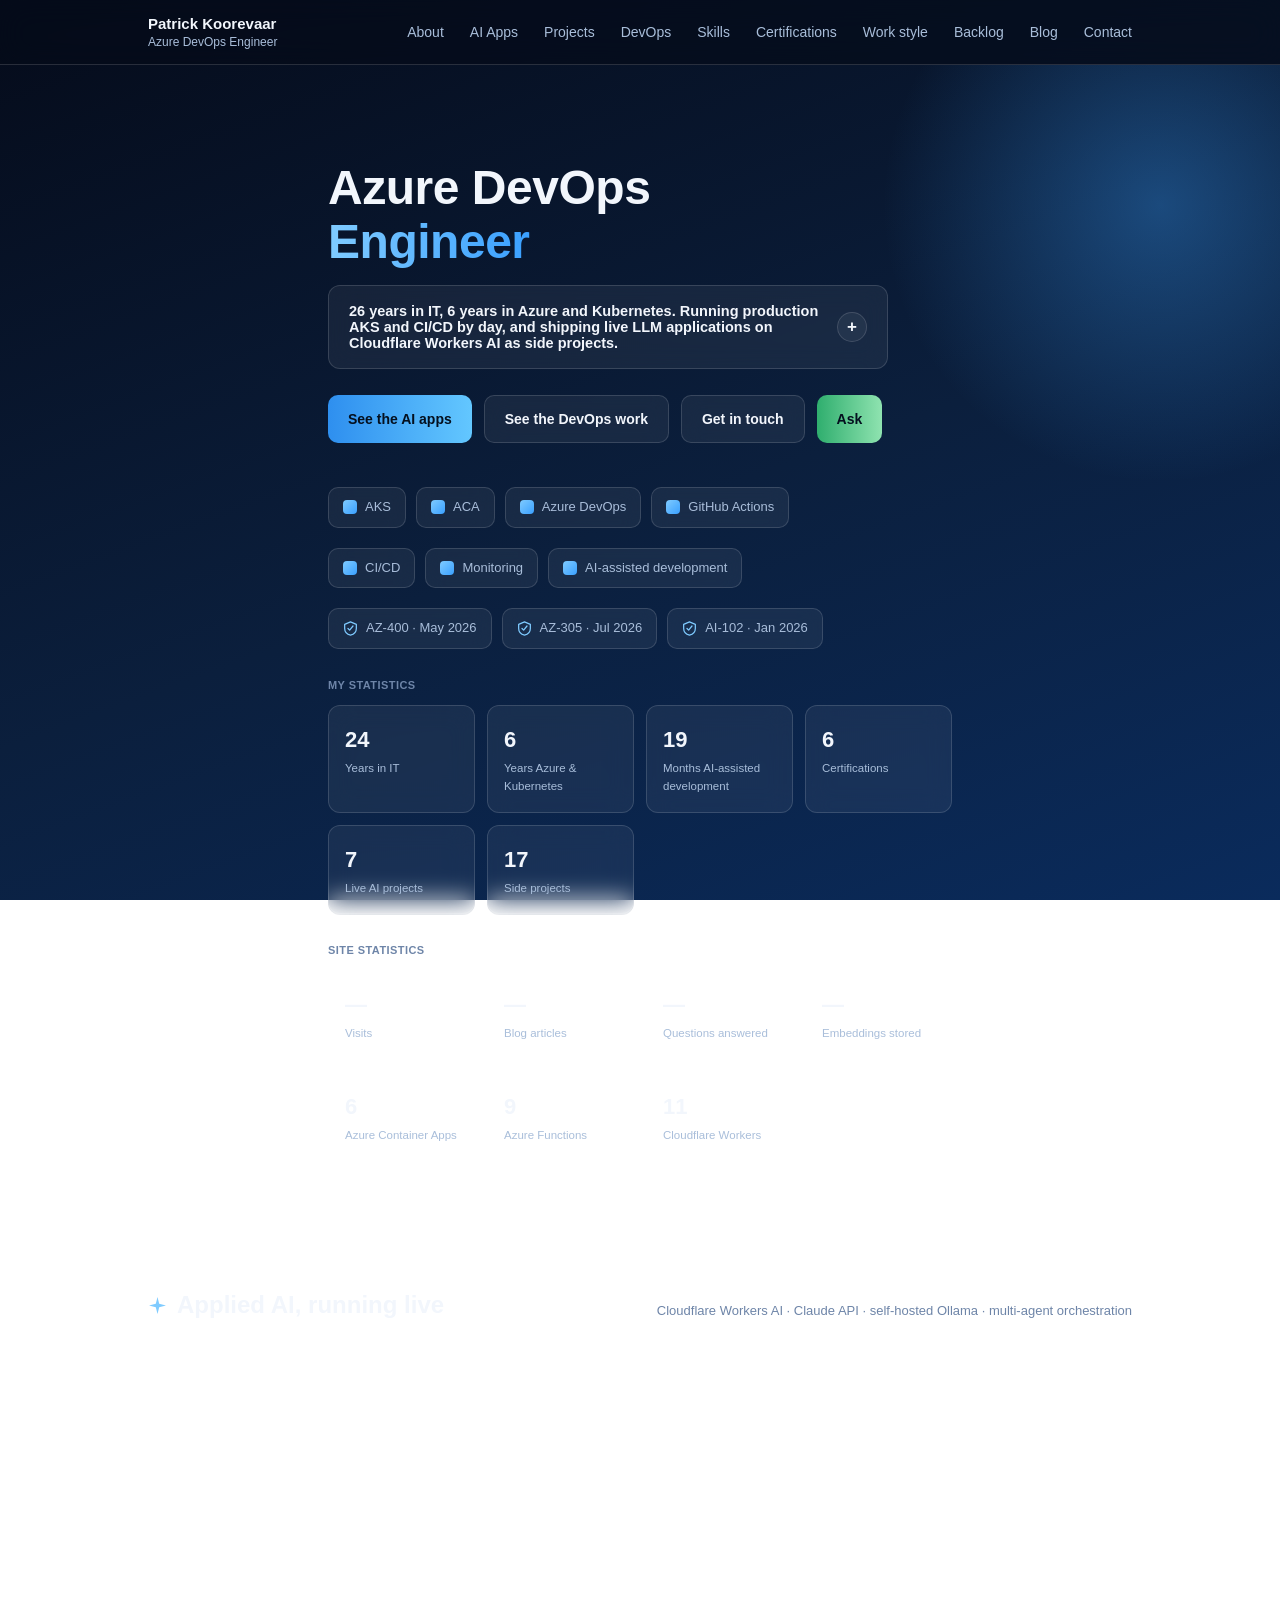
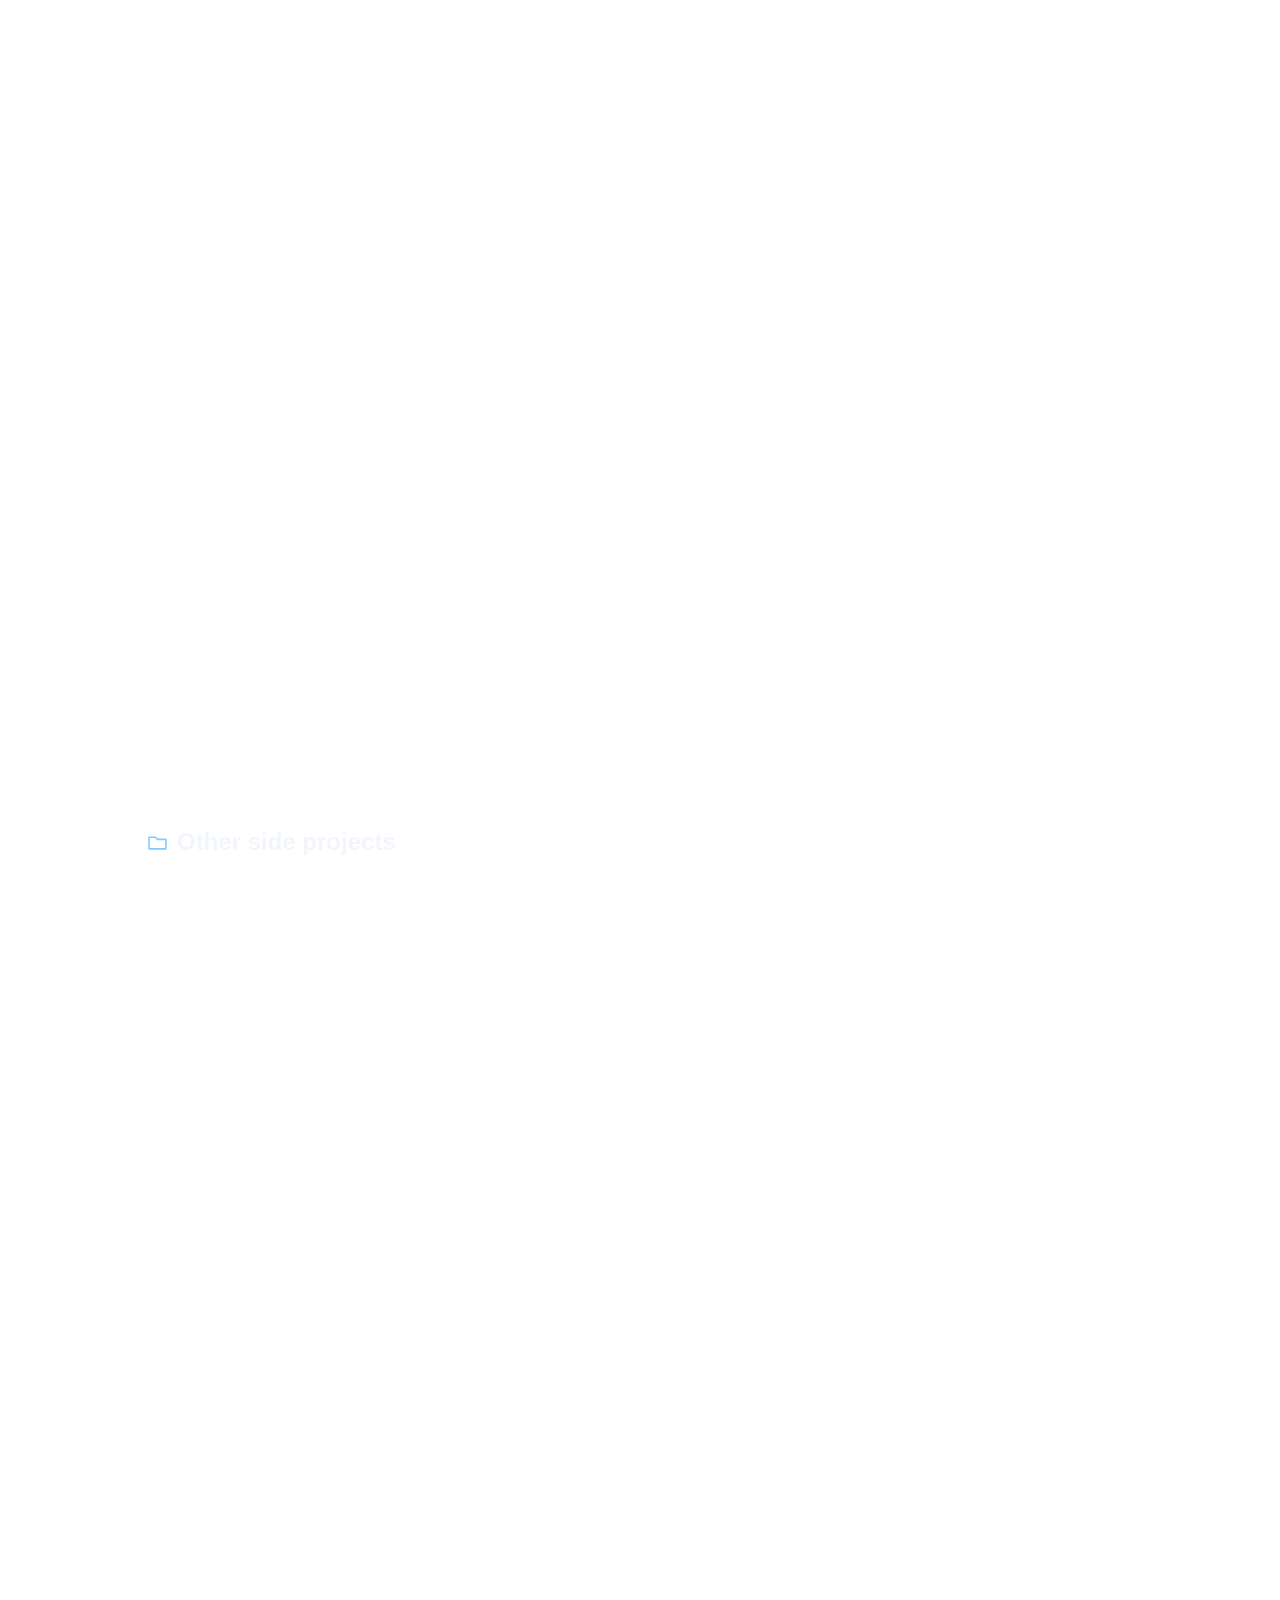
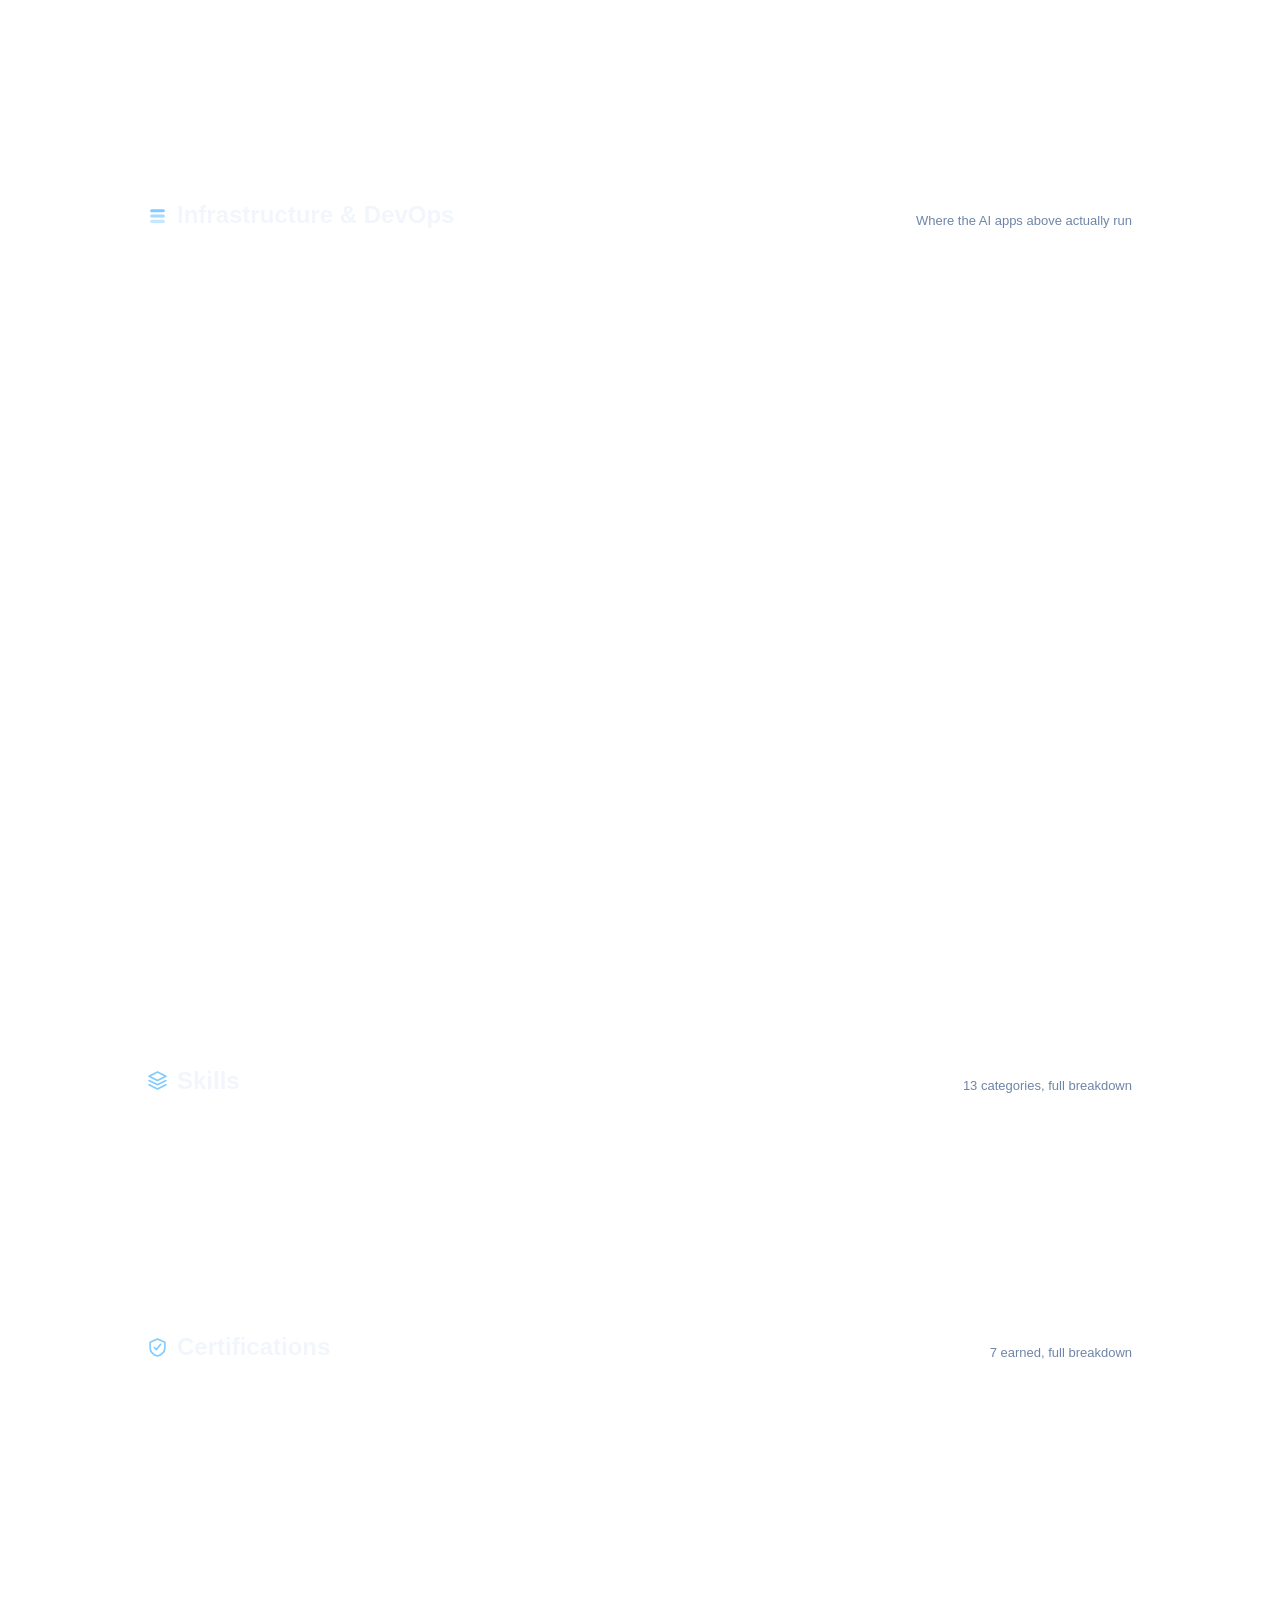
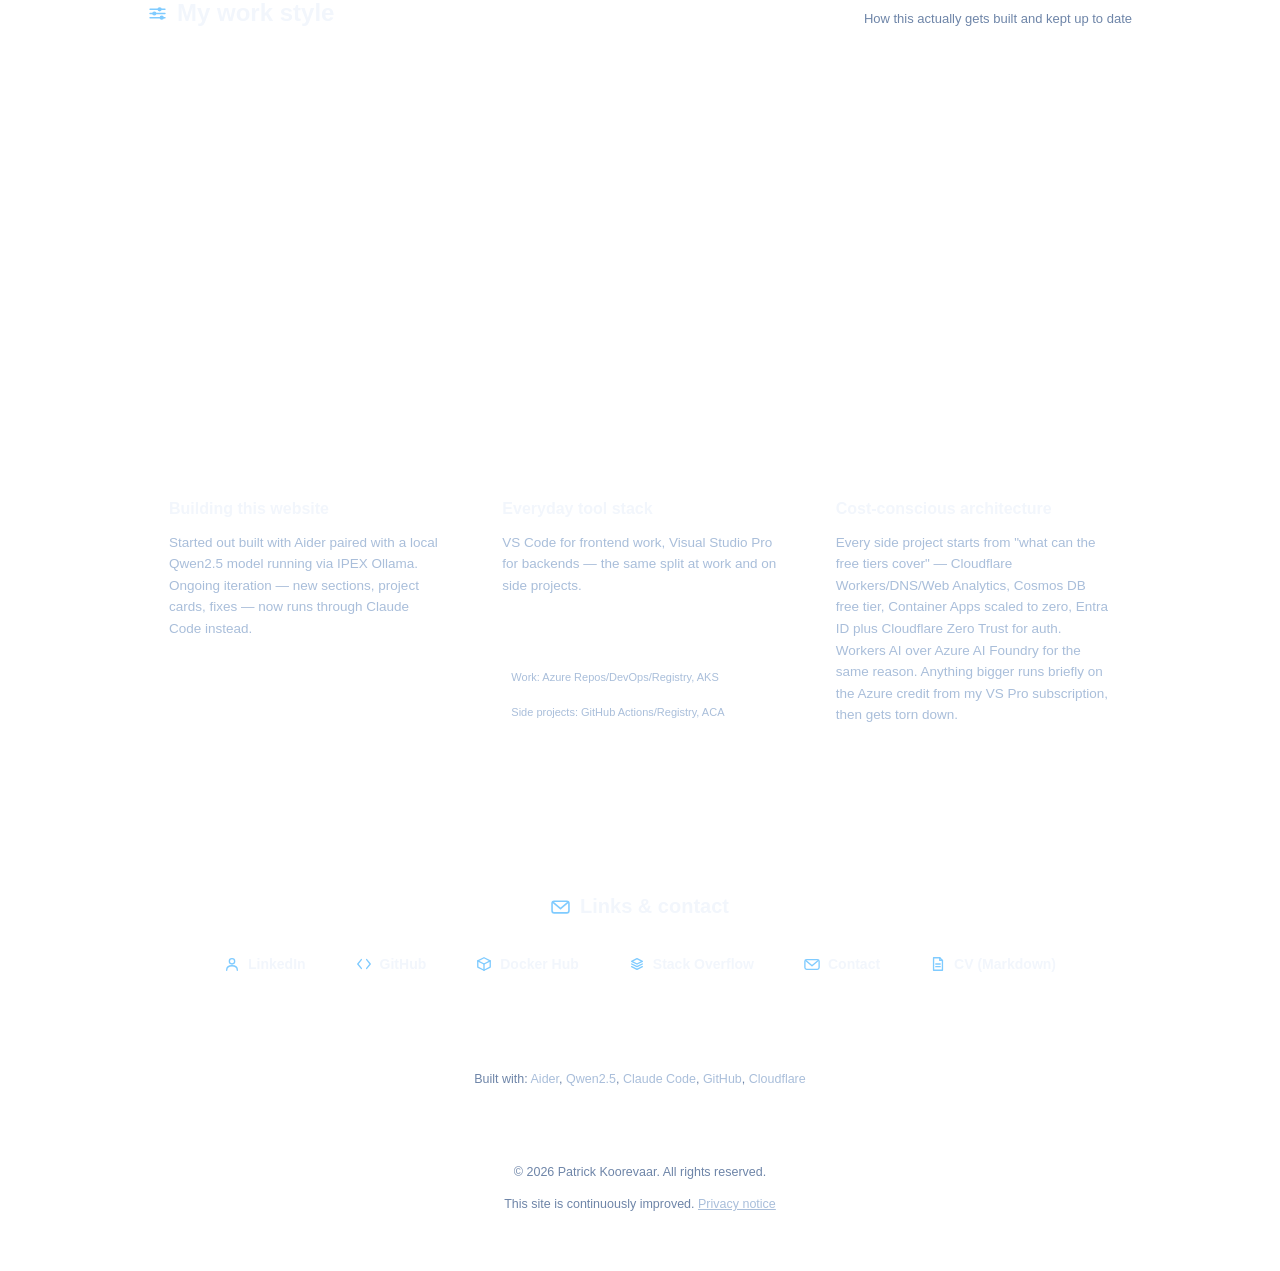
==== commit 2b48598b: "fix(home): shorten the multi-tenant platform row description Co-Authored-By: Claude Opus 5.5 <norepl" ====
--- a/public/index.html
+++ b/public/index.html
@@ -526,7 +526,7 @@
       </div>
       <div class="mp-item" data-project data-md-item>
         <div class="mp-row">
-          <div><div class="t" data-md-title>Multi-tenant website platform running entirely on Cloudflare</div><div class="d" data-md-text>Deployed via an AI-assisted pipeline: changes live within 5 minutes of approval · 300 pull requests merged and 3,000 tests written by Claude in one month · Sep 2026</div></div>
+          <div><div class="t" data-md-title>Multi-tenant website platform running entirely on Cloudflare</div><div class="d" data-md-text>AI-assisted pipeline: live within 5 minutes of approval · 300 PRs and 3,000 tests by Claude in a month · Sep 2026</div></div>
           <div class="mp-actions">
             <div class="mp-links">
               <a data-md-link href="https://tenant-sites.koorevaar.com/pizzeria/" target="_blank" rel="noopener noreferrer"><span style="margin-right:3px;">Demo 1</span> →</a>
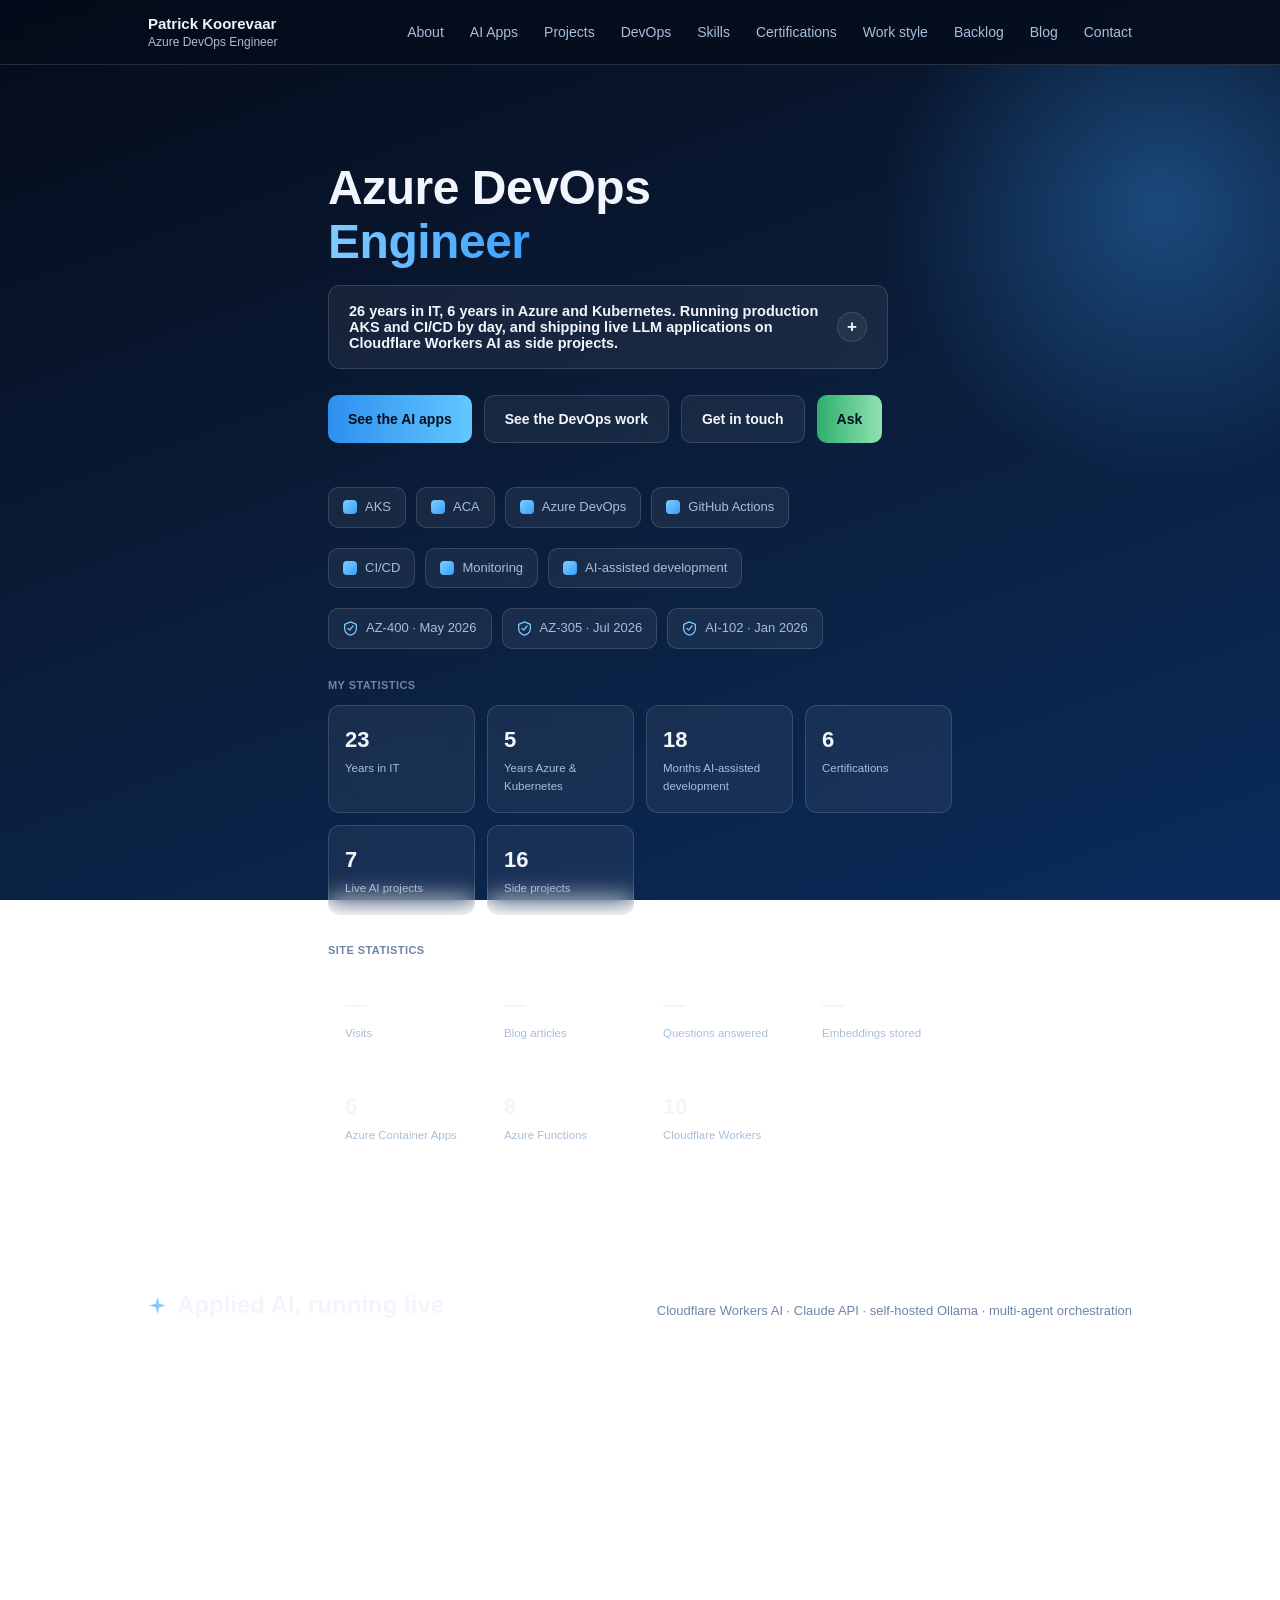
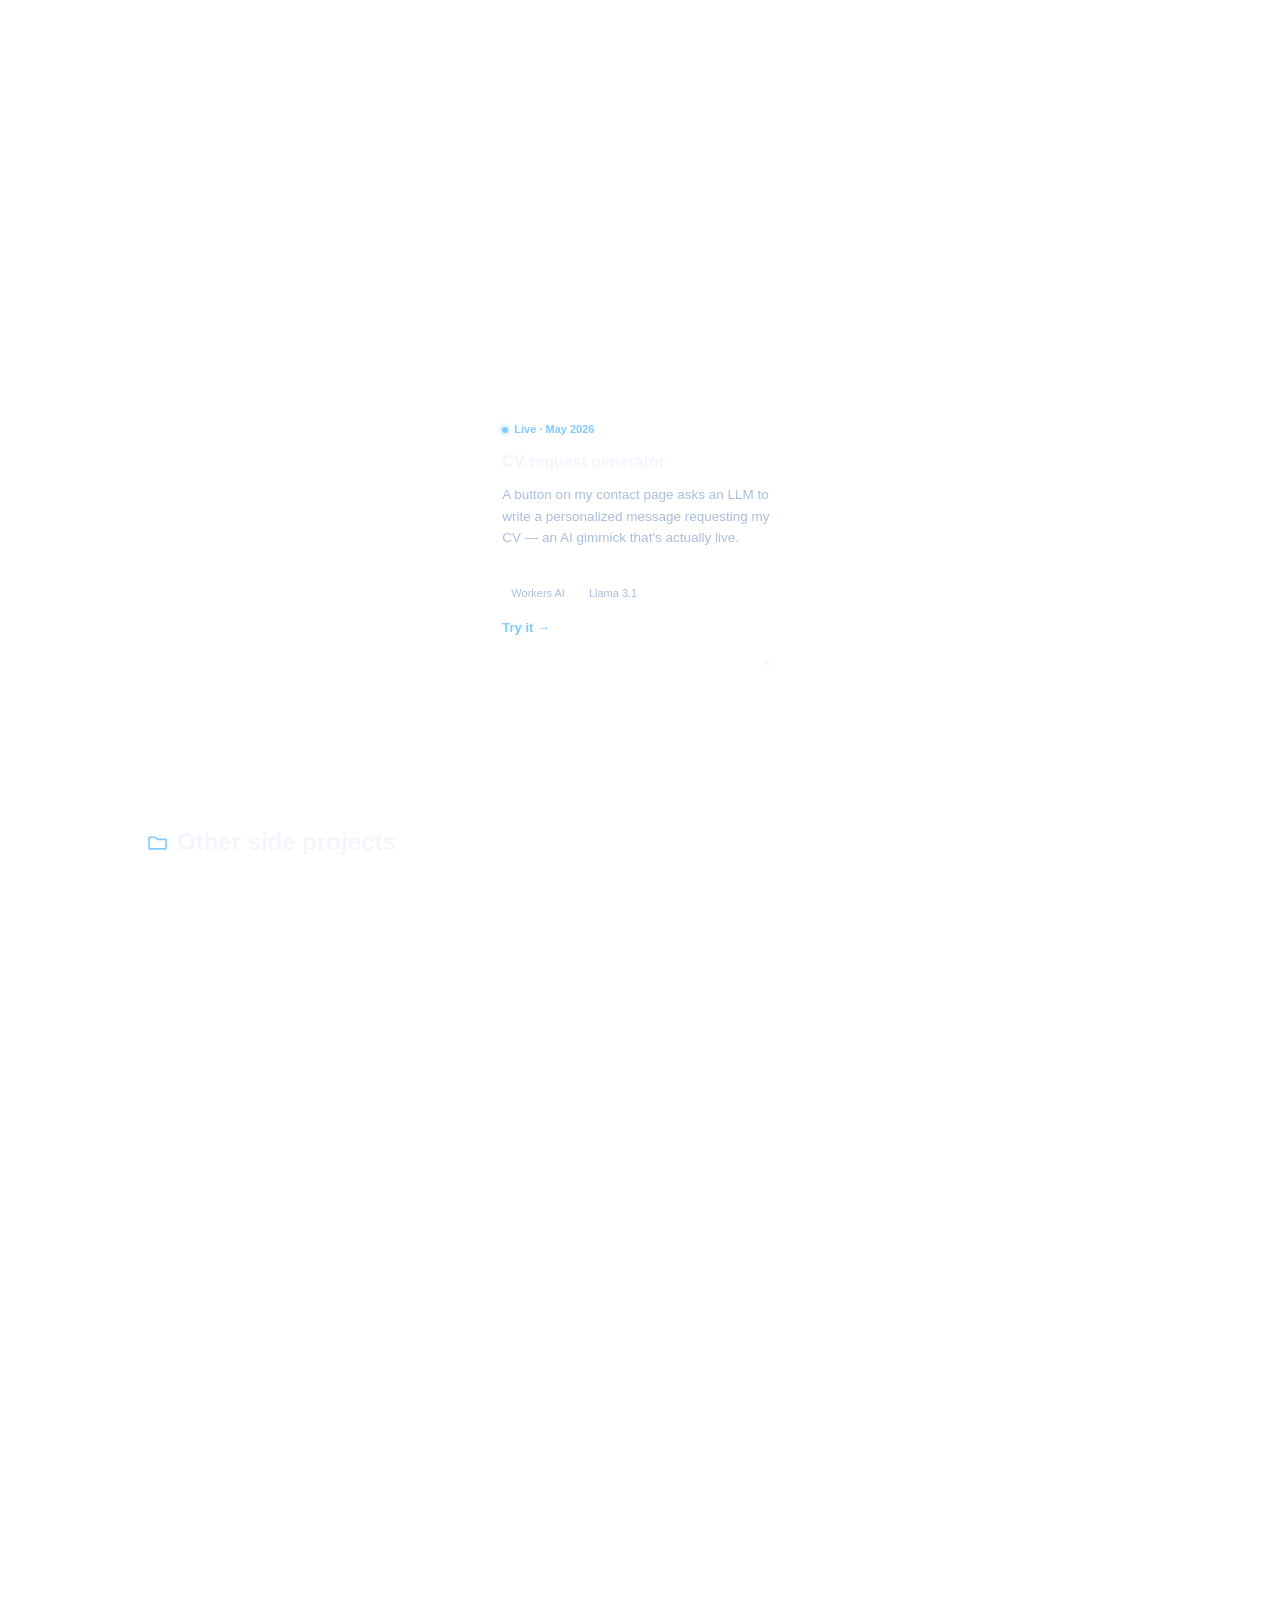
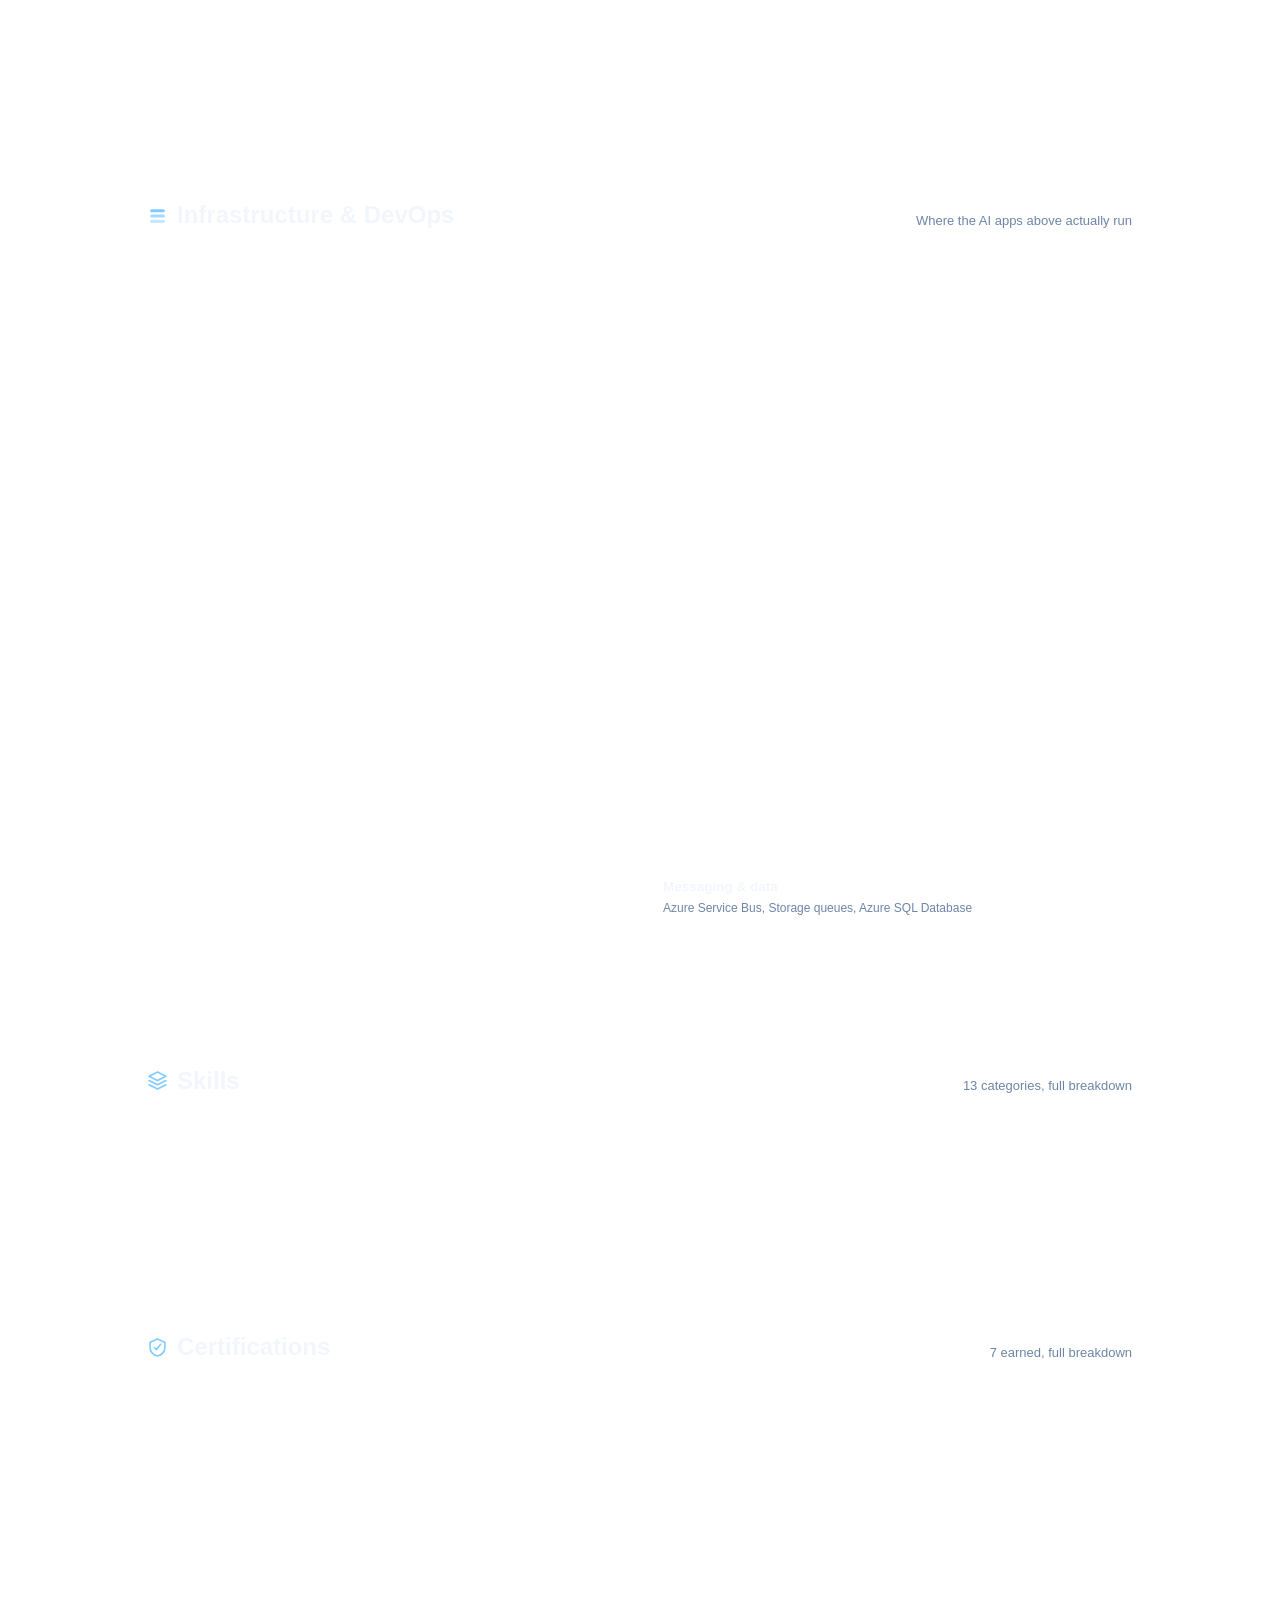
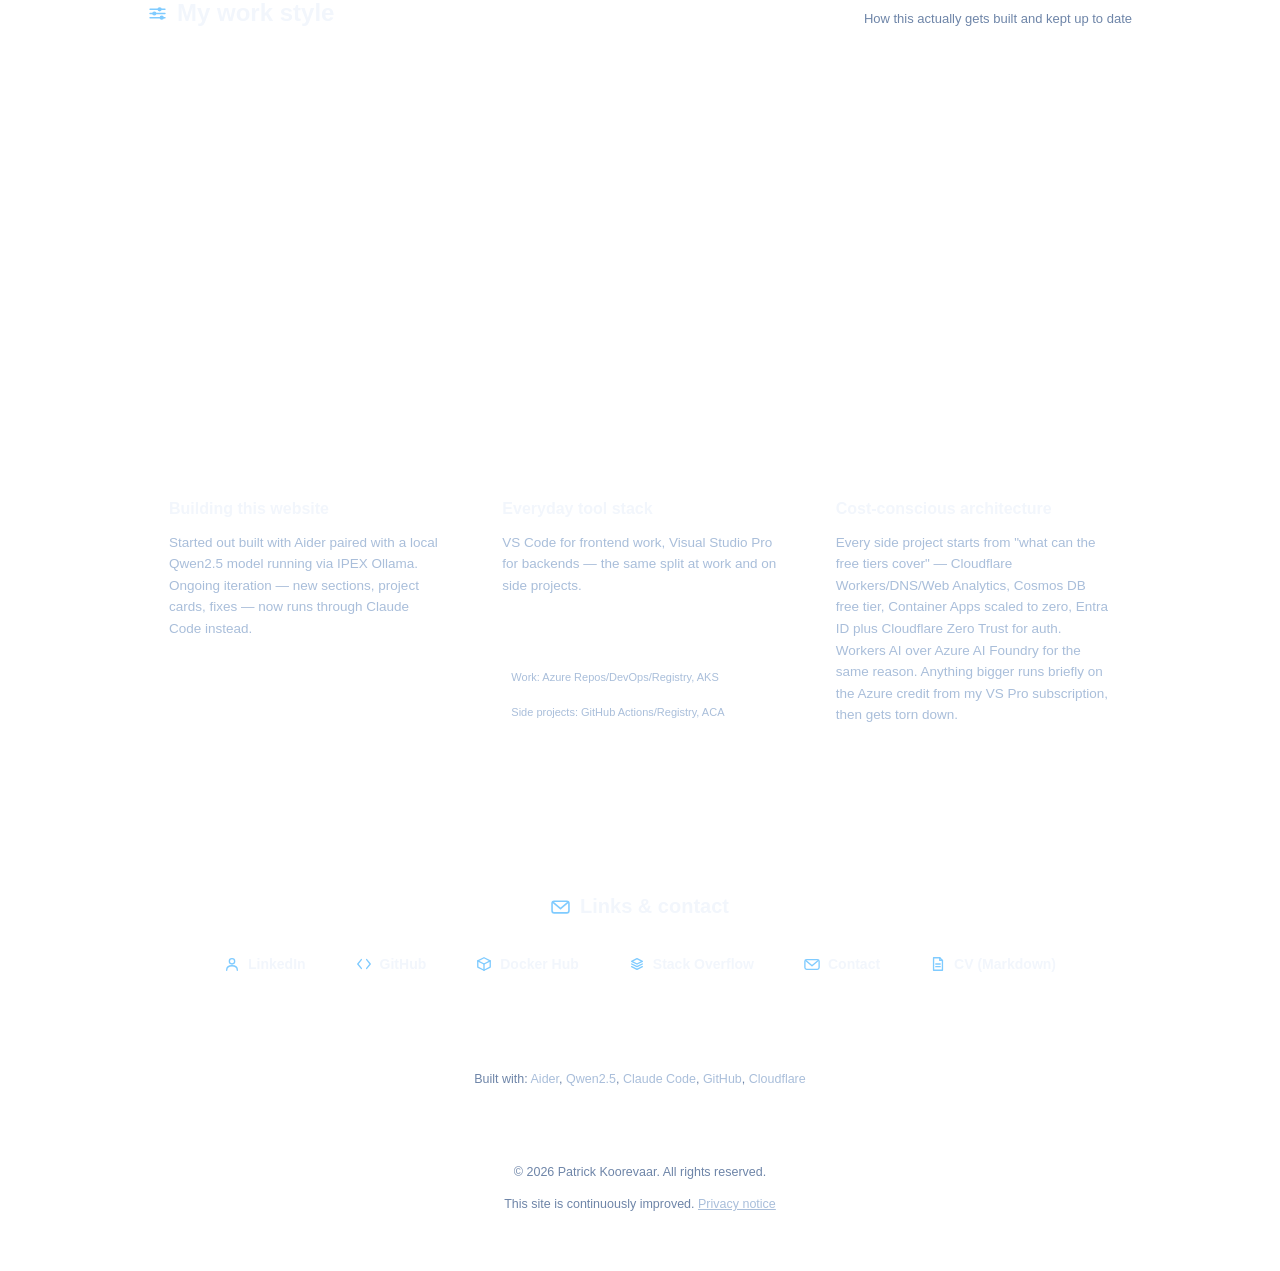
==== commit ebd559d5: "Give the homepage Person JSON-LD a stable @id for the blog to reference Co-Authored-By: Claude Sonne" ====
--- a/public/index.html
+++ b/public/index.html
@@ -63,6 +63,7 @@
   {
     "@context": "https://schema.org",
     "@type": "Person",
+    "@id": "https://www.koorevaar.com/#person",
     "name": "Patrick Koorevaar",
     "jobTitle": "Senior Azure DevOps Engineer",
     "description": "Specialized in Azure Container Apps, AKS, CI/CD pipelines, Terraform, modern cloud architectures, and applied AI with Cloudflare Workers AI.",
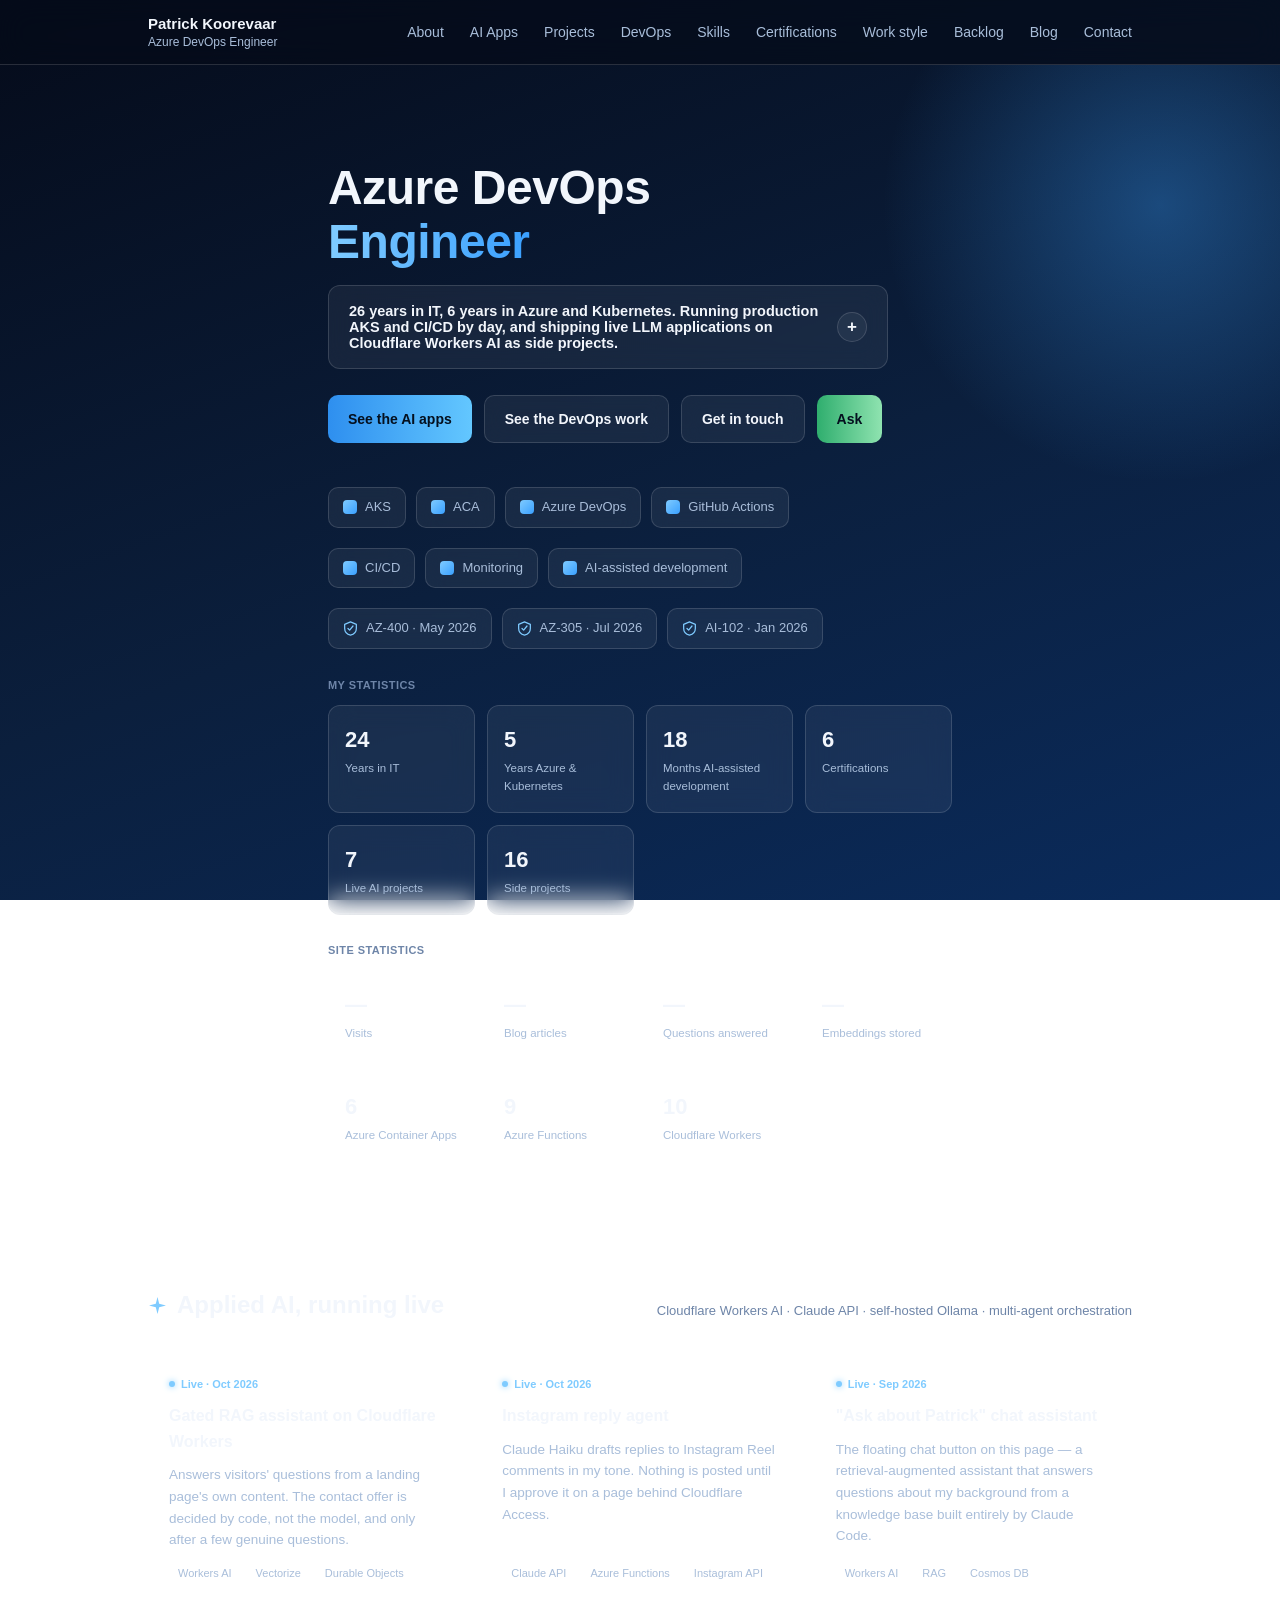
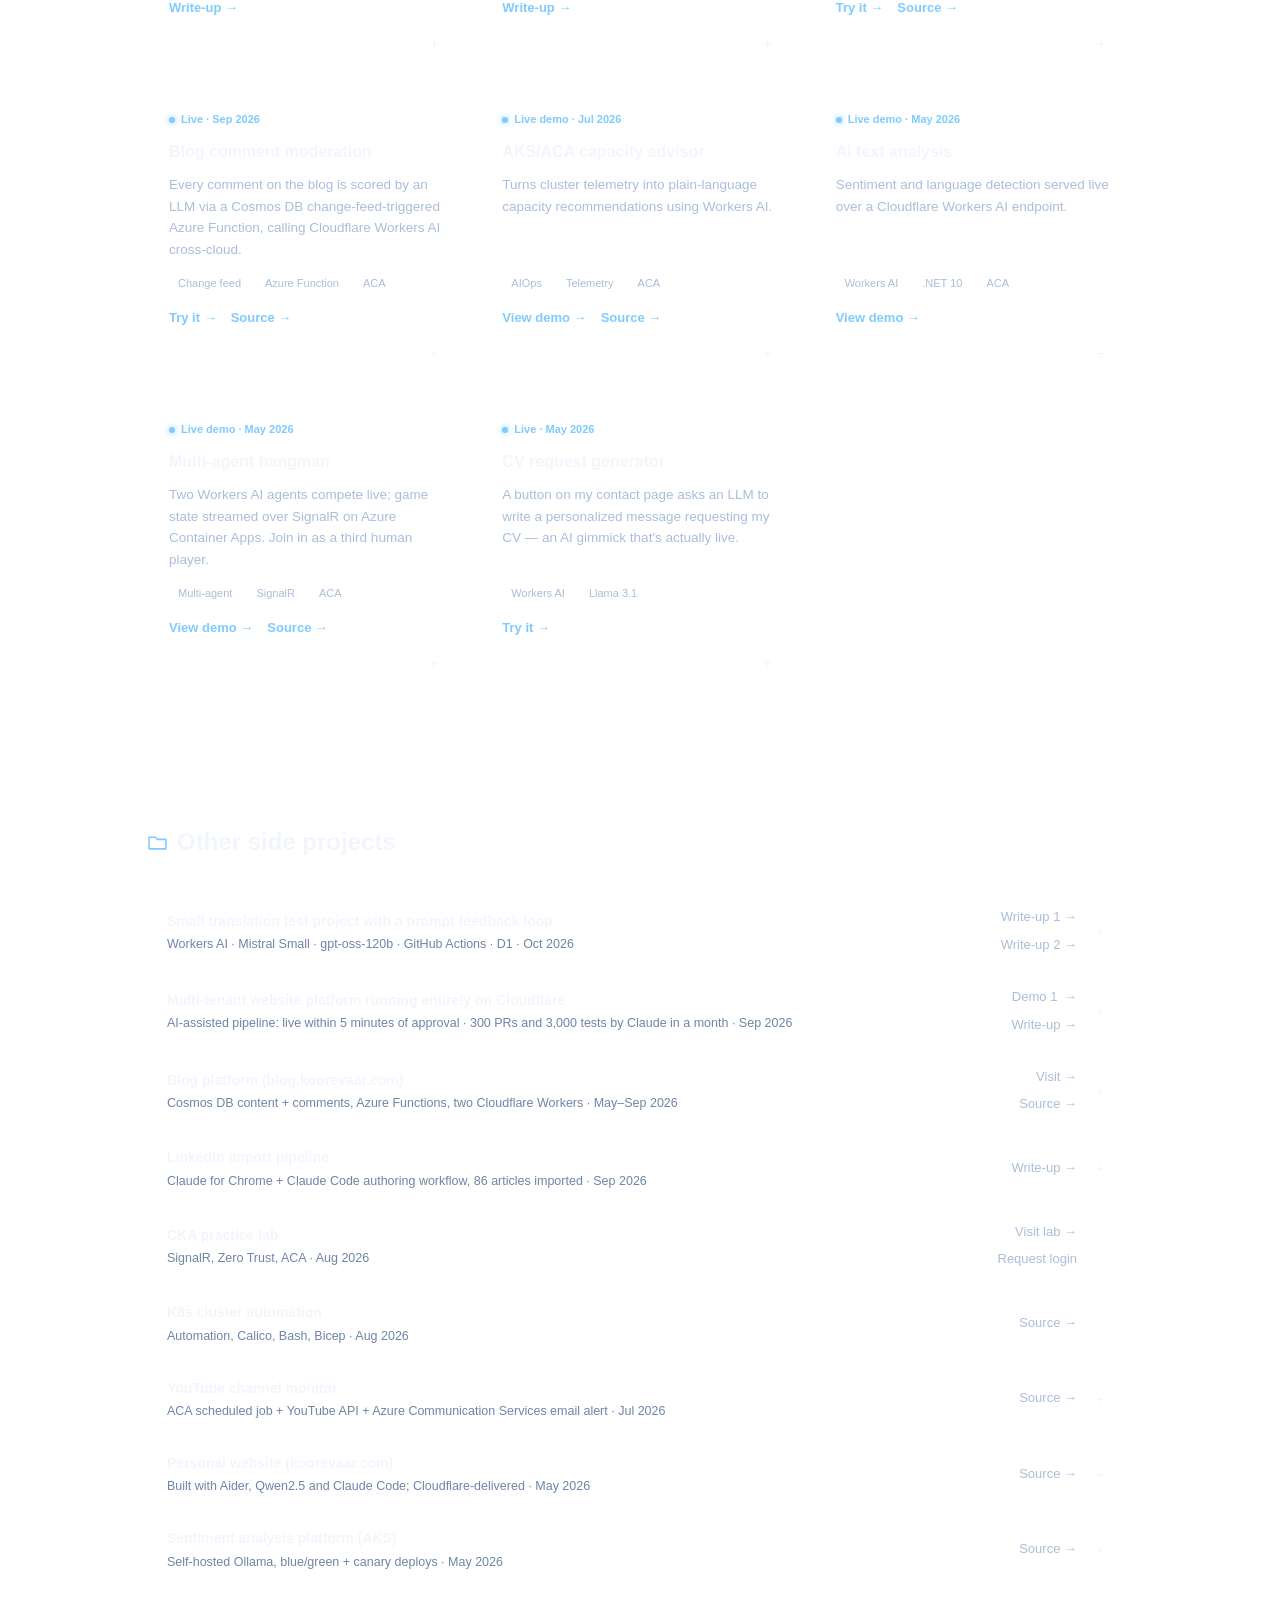
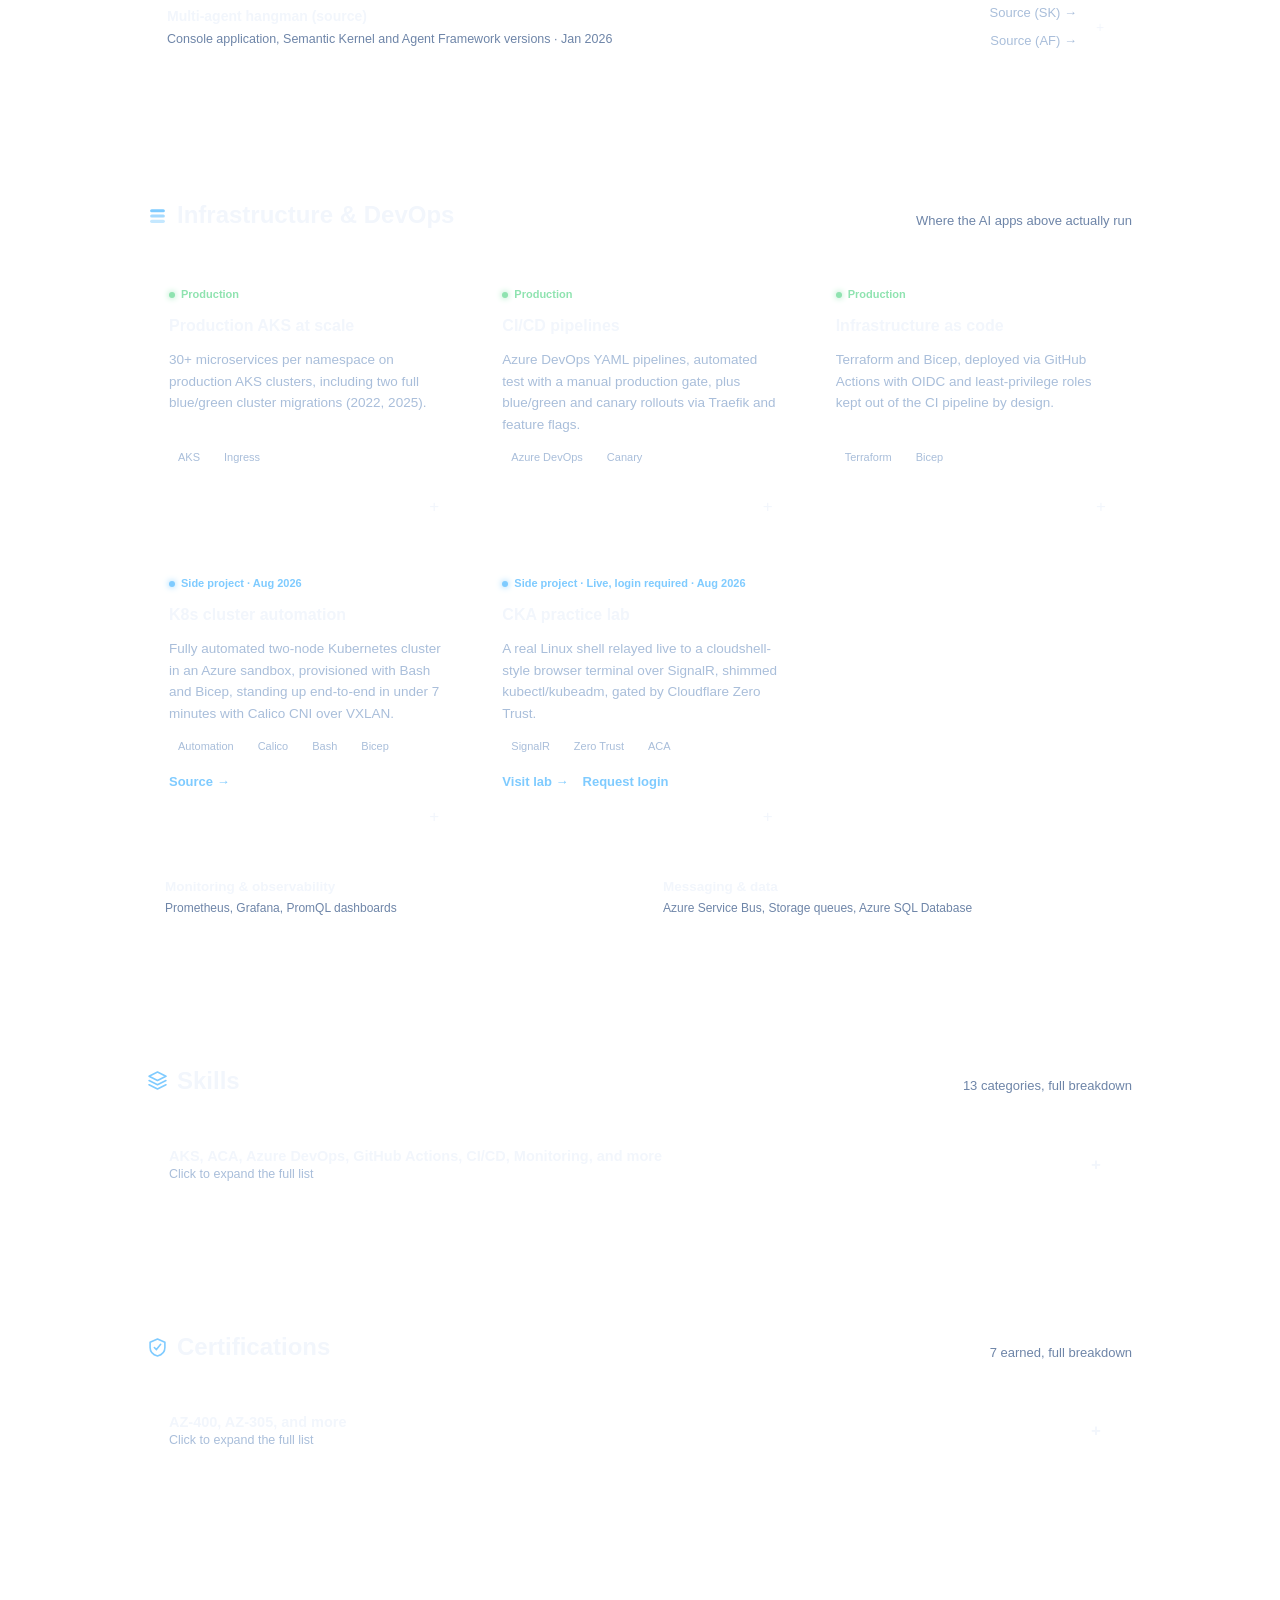
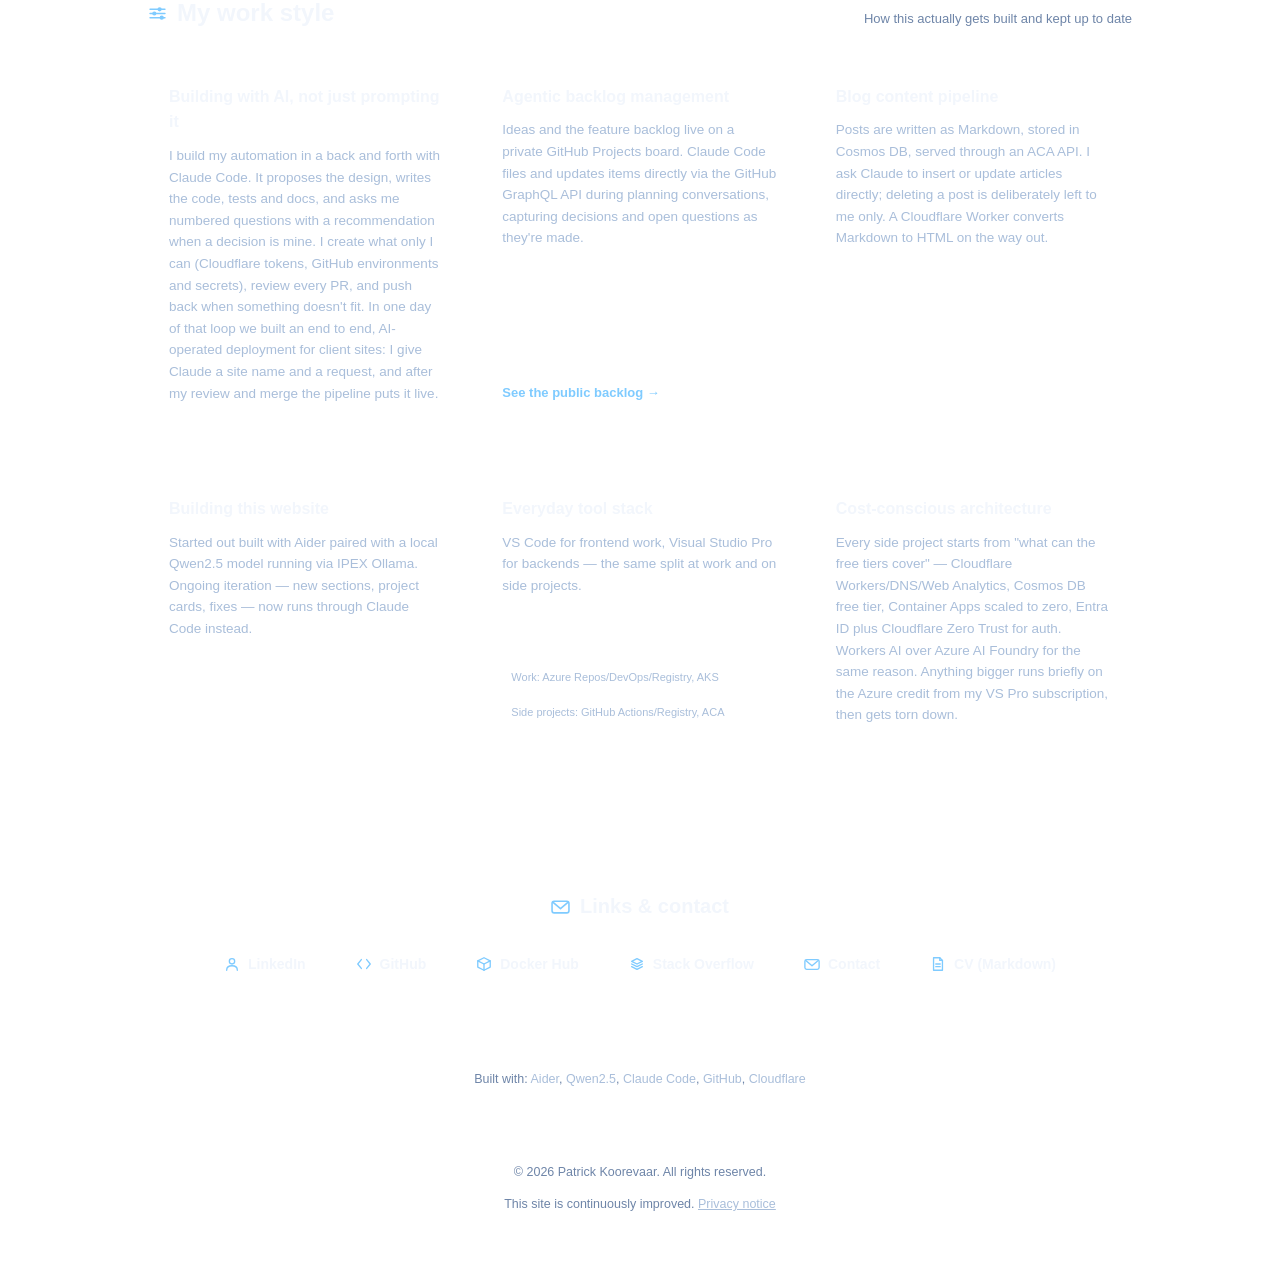
==== commit 43ff7055: "Rename the homepage "Most-read article" tile to "Trending this week" The blog's sync now picks the a" ====
--- a/public/index.html
+++ b/public/index.html
@@ -403,7 +403,7 @@
     </div>
     <a id="most-viewed-article" class="mv-article" href="https://blog.koorevaar.com/" target="_blank" rel="noopener noreferrer">
       <div class="mv-body">
-        <div class="mv-label">Most-read article</div>
+        <div class="mv-label">Trending this week</div>
         <img class="mv-thumb" id="mv-article-thumb" alt="" width="1200" height="630" loading="lazy" hidden>
         <div class="mv-title" id="mv-article-title"></div>
         <div class="mv-summary" id="mv-article-summary"></div>
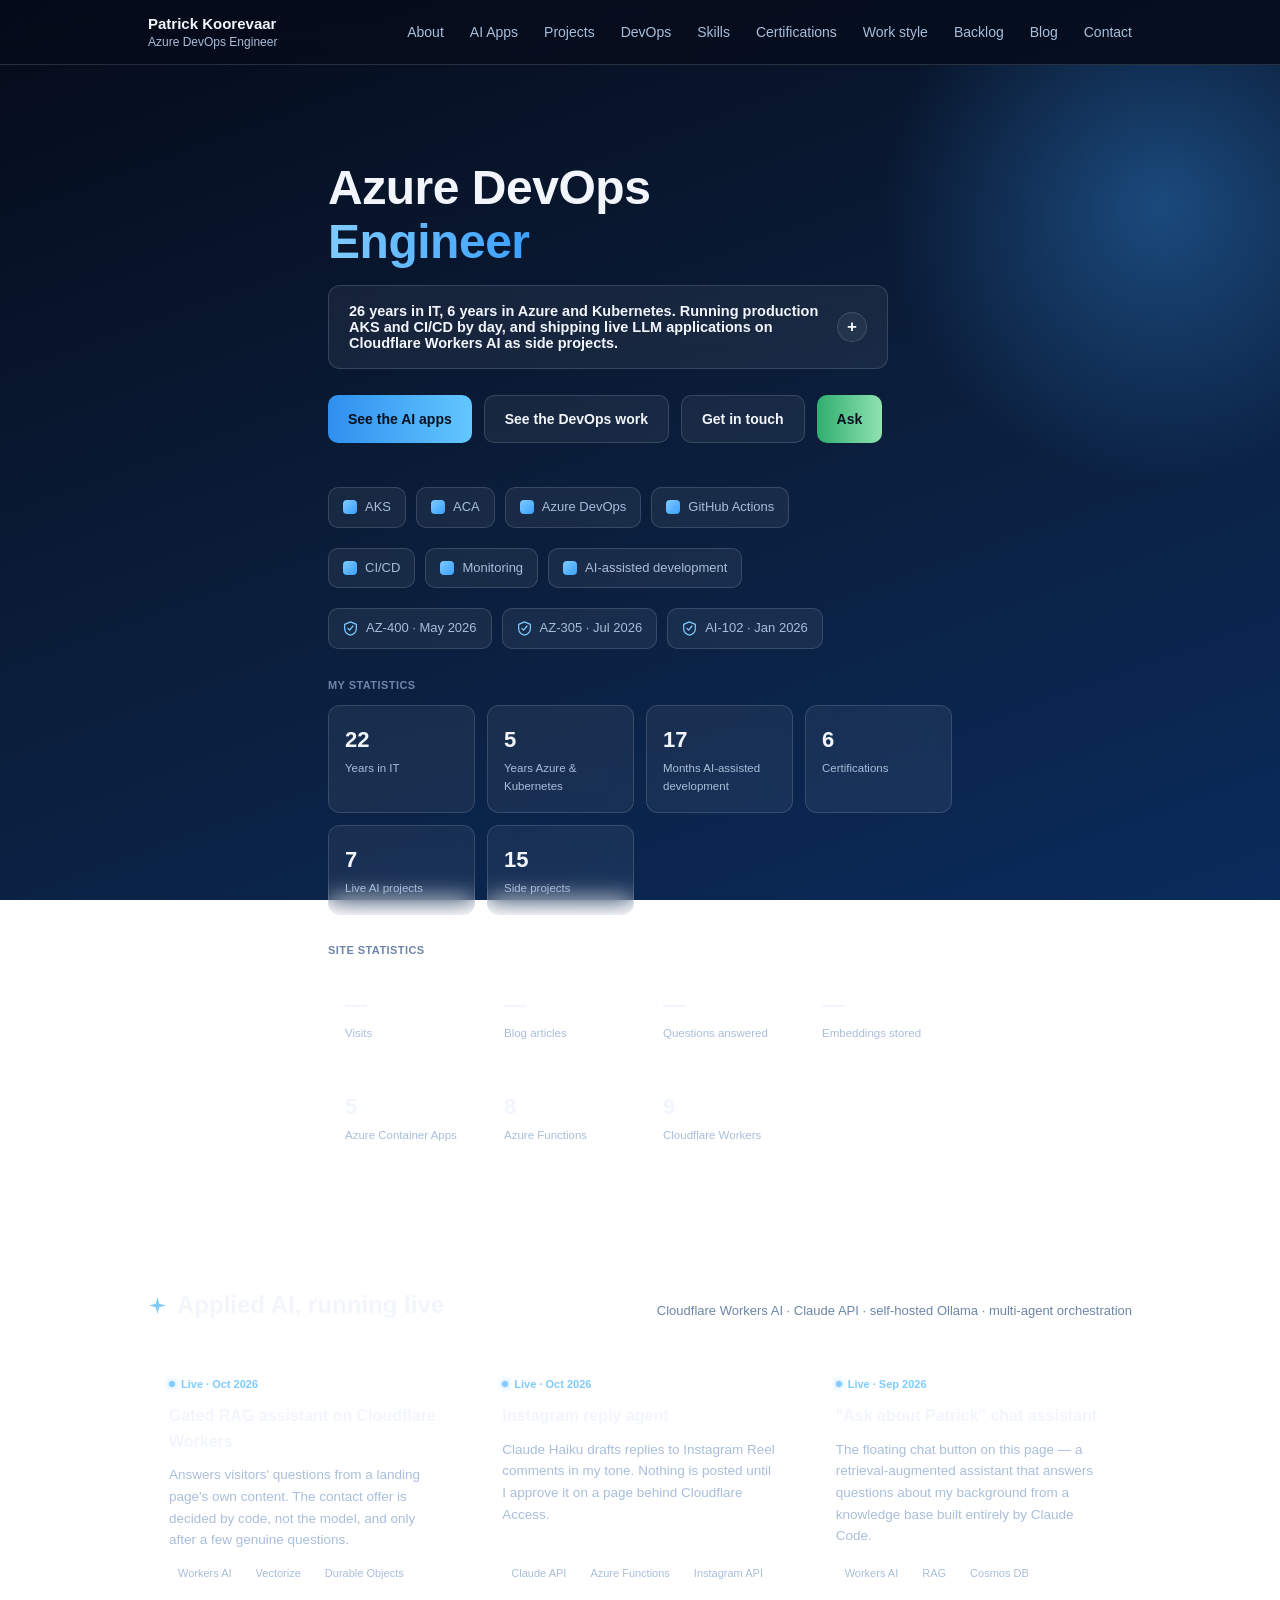
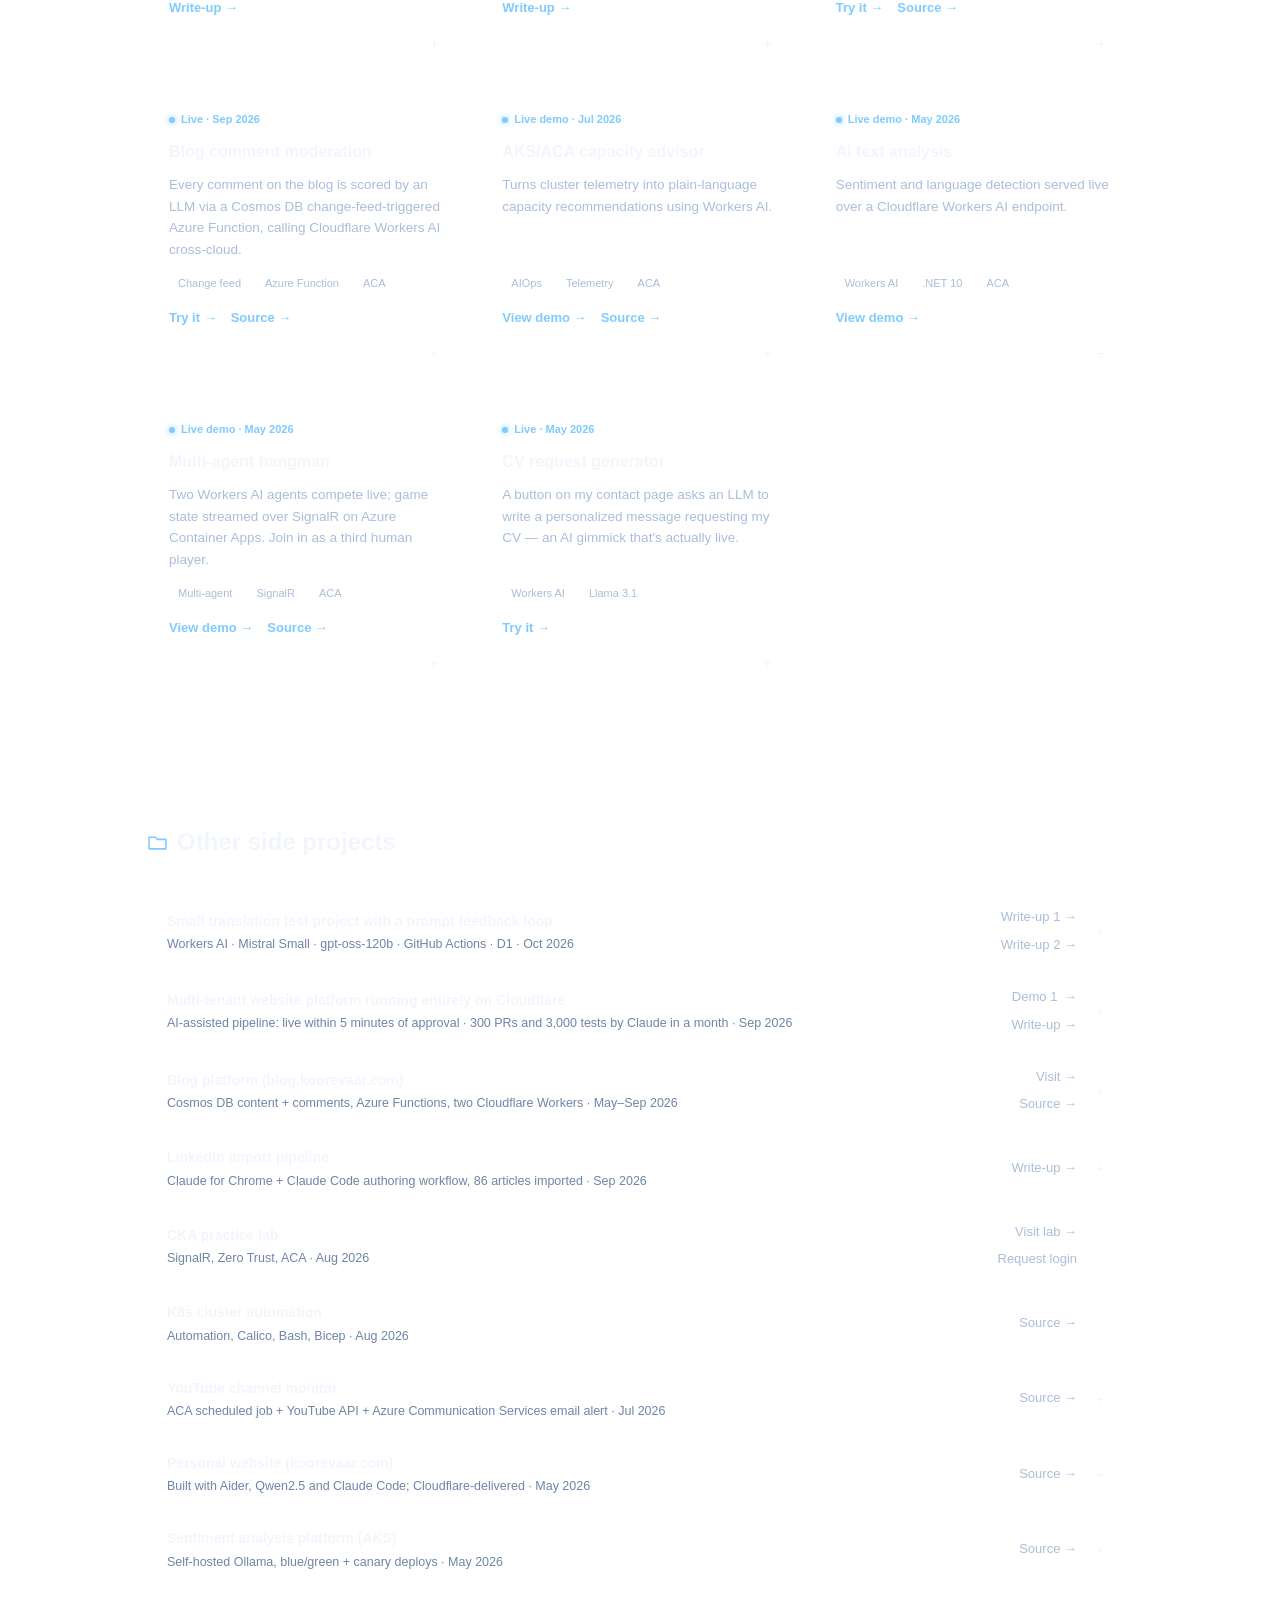
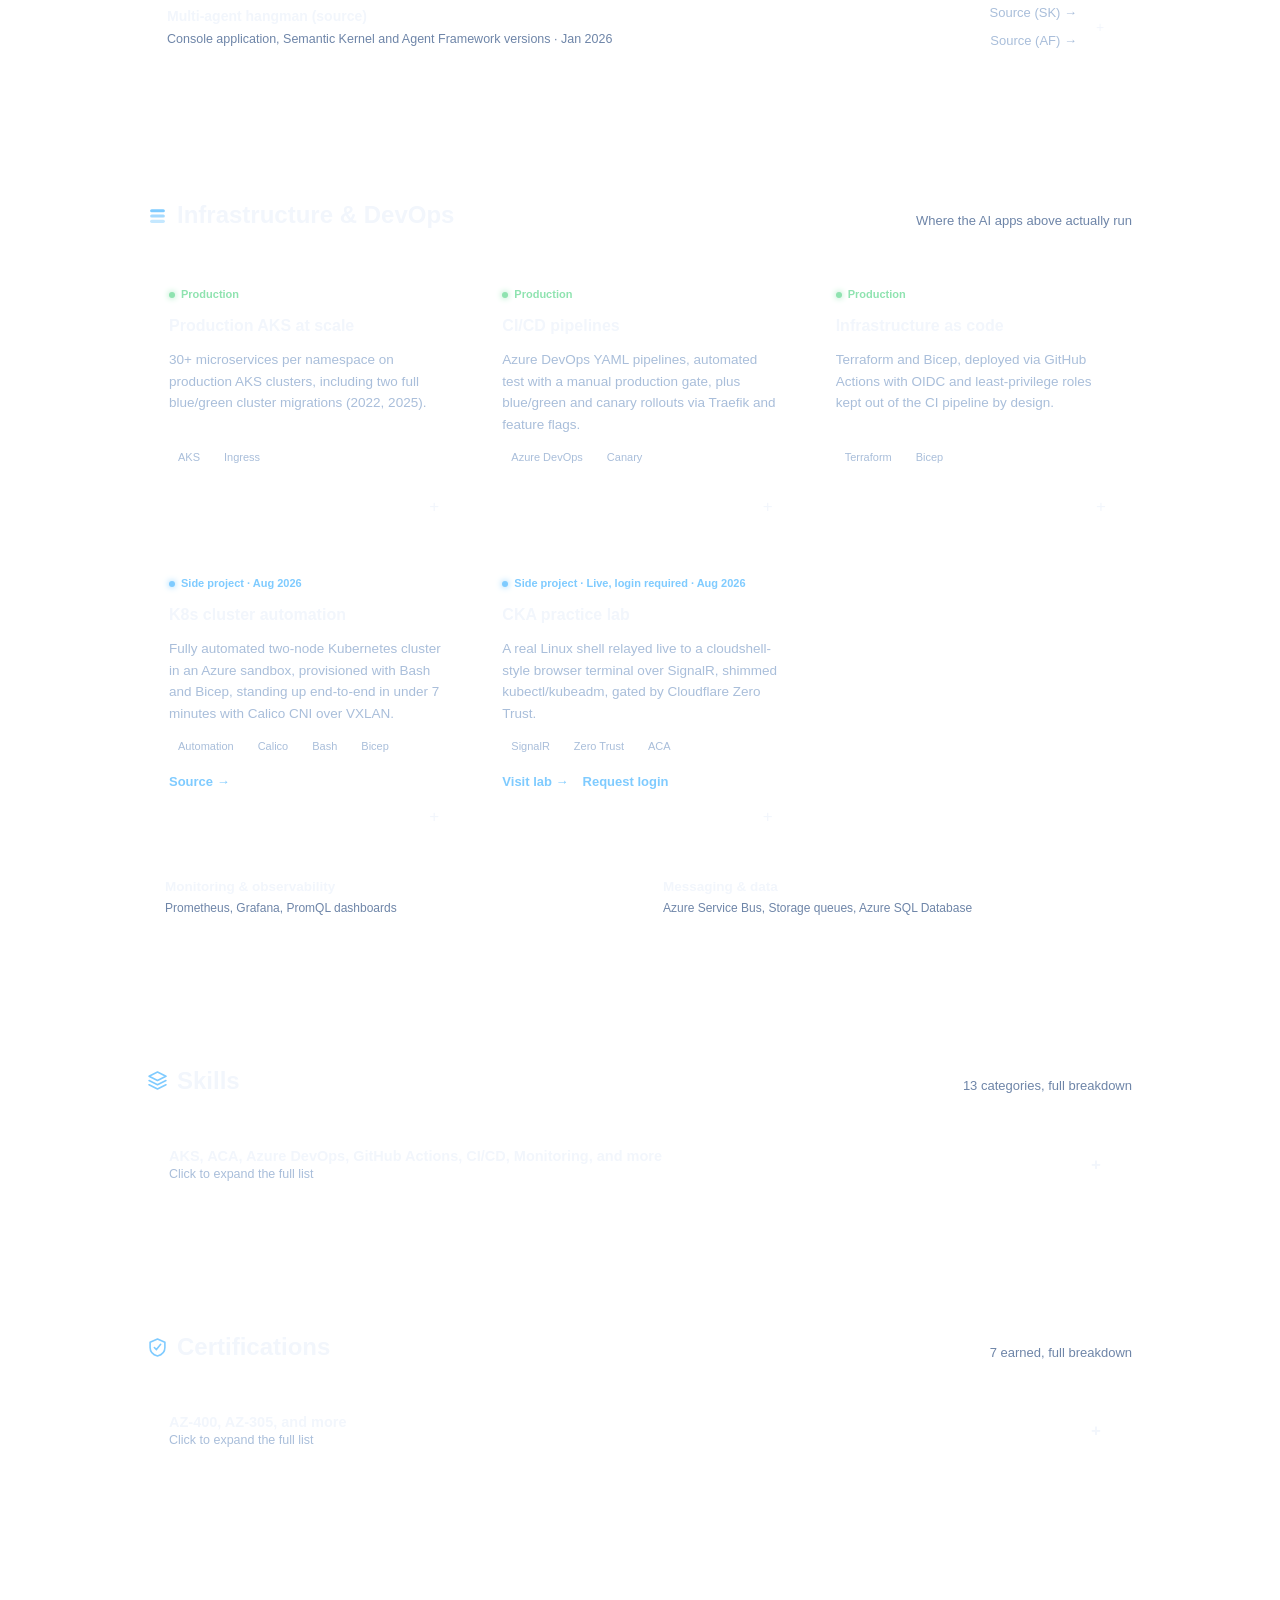
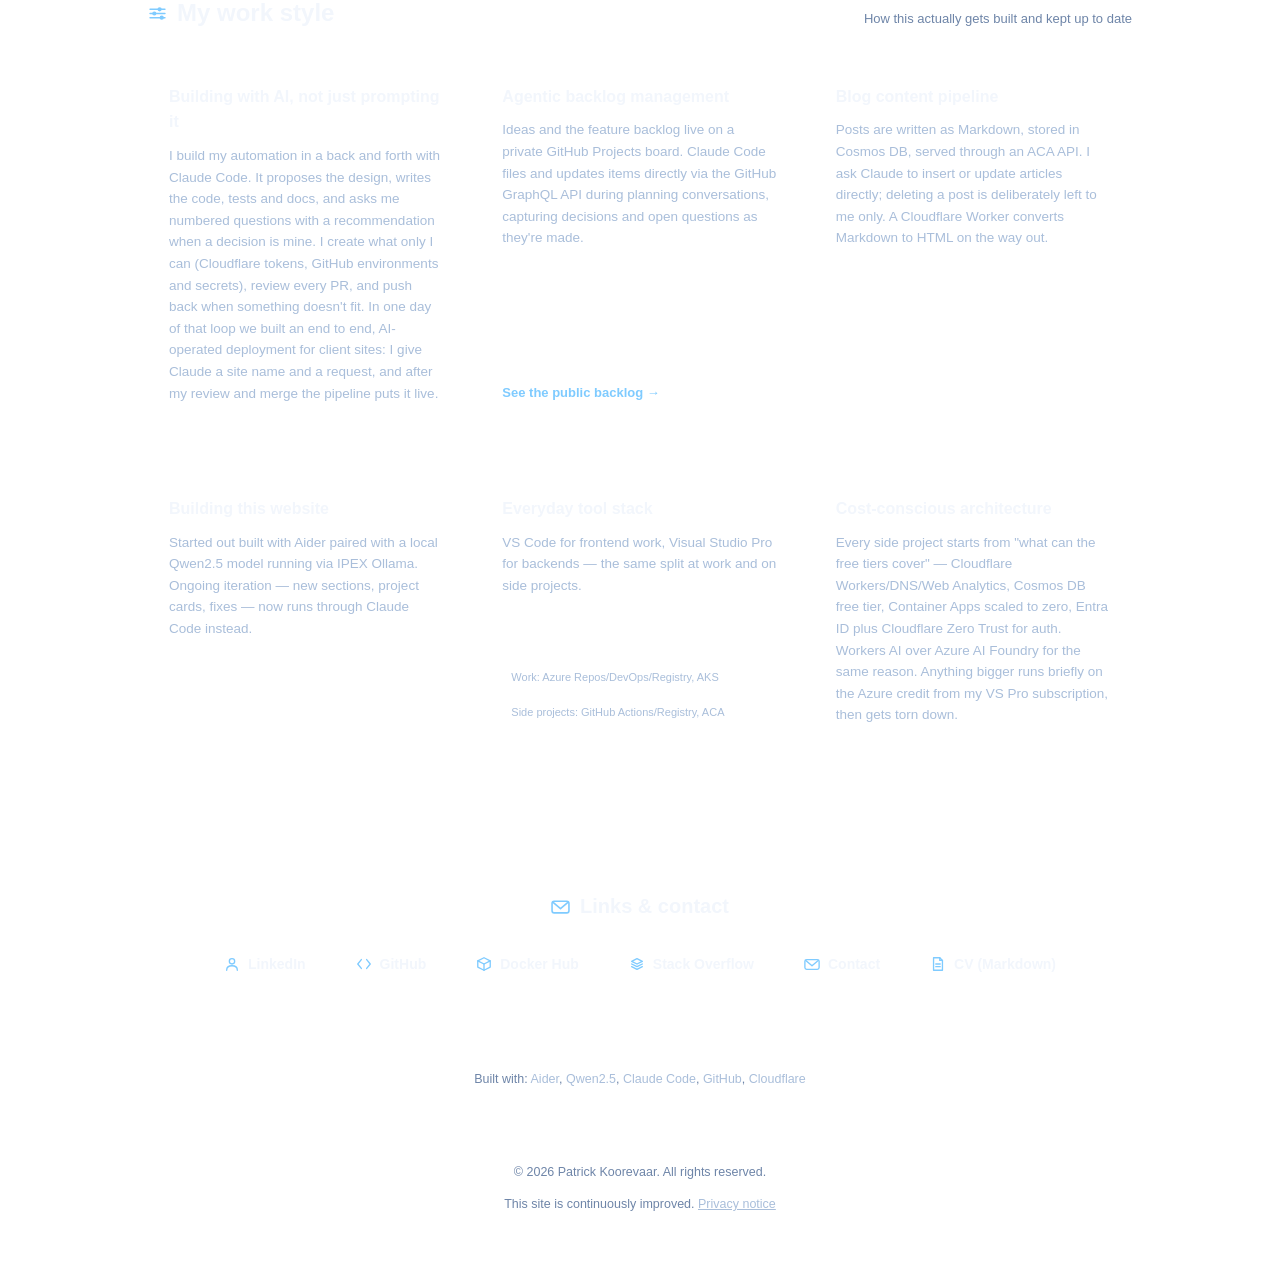
==== commit 7b337746: "Share the Markdown renderer and use it in the recent-answers box Move the renderer into public/assis" ====
--- a/public/index.html
+++ b/public/index.html
@@ -170,6 +170,11 @@
   .recent-answers{display:none;margin-top:12px;background:var(--glass);backdrop-filter:blur(12px);border:1px solid var(--border);border-radius:12px;padding:16px 18px;}
   .recent-answers .ra-label{font-size:11px;font-weight:700;letter-spacing:0.02em;text-transform:uppercase;color:var(--azure-light);margin-bottom:10px;}
   .recent-answers .ra-list{list-style:none;margin:0;padding:0;display:flex;flex-direction:column;gap:9px;}
+  .recent-answers .aw-md{white-space:normal;}
+  .recent-answers .aw-md p{margin:0 0 4px;}
+  .recent-answers .aw-md ul{margin:2px 0 4px;padding-left:16px;}
+  .recent-answers .aw-md > :last-child{margin-bottom:0;}
+  .recent-answers .aw-md code{font-family:ui-monospace,Menlo,Consolas,monospace;font-size:.92em;}
   .recent-answers .ra-list li{font-size:13px;line-height:1.5;color:var(--text-dim);padding-left:14px;position:relative;}
   .recent-answers .ra-list li::before{content:"";position:absolute;left:0;top:7px;width:5px;height:5px;border-radius:50%;background:var(--azure-light);}
 
@@ -1059,6 +1064,7 @@
 <script defer src="most-viewed-article.js"></script>
 <script defer src="ai-messages-counter.js"></script>
 <script defer src="embeddings-counter.js"></script>
+<script defer src="assistant-markdown.js"></script>
 <script defer src="recent-answers.js"></script>
 <script defer src="side-project-counter.js"></script>
 <script defer src="backlog.js"></script>
